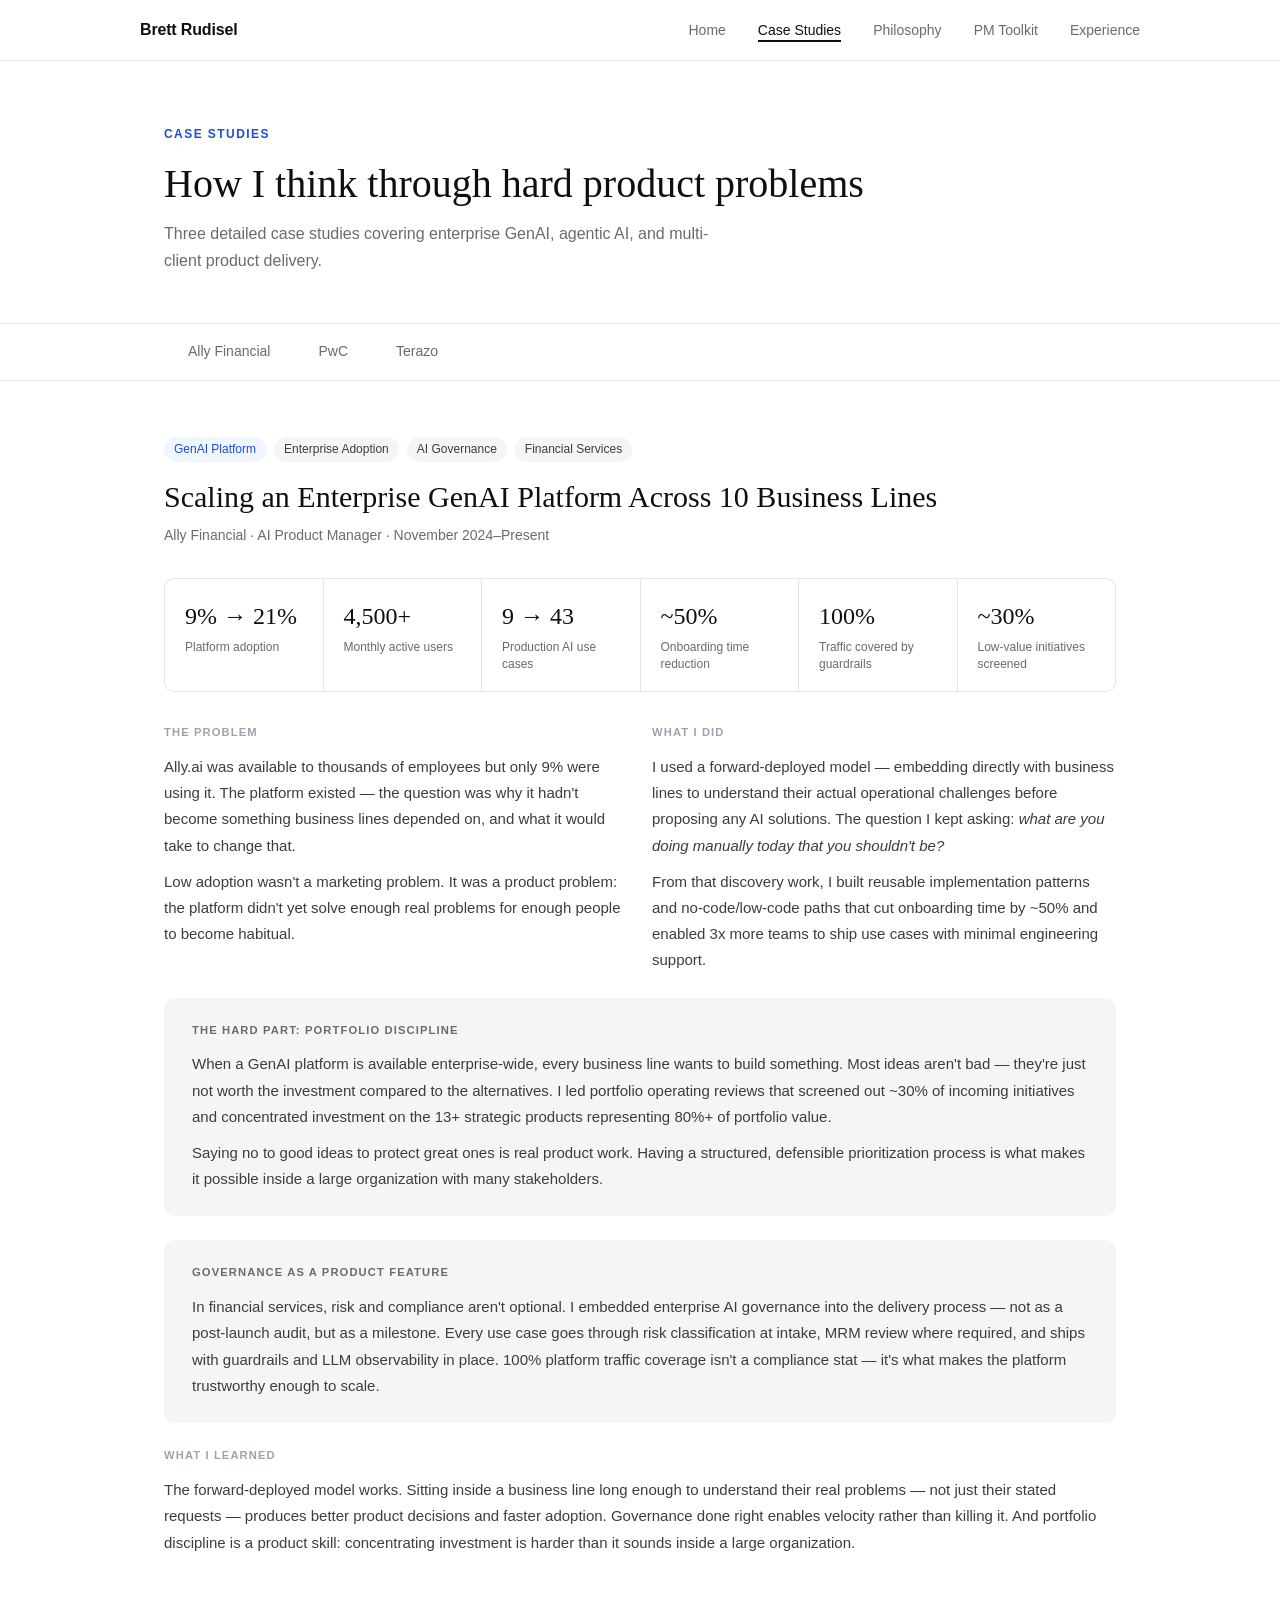
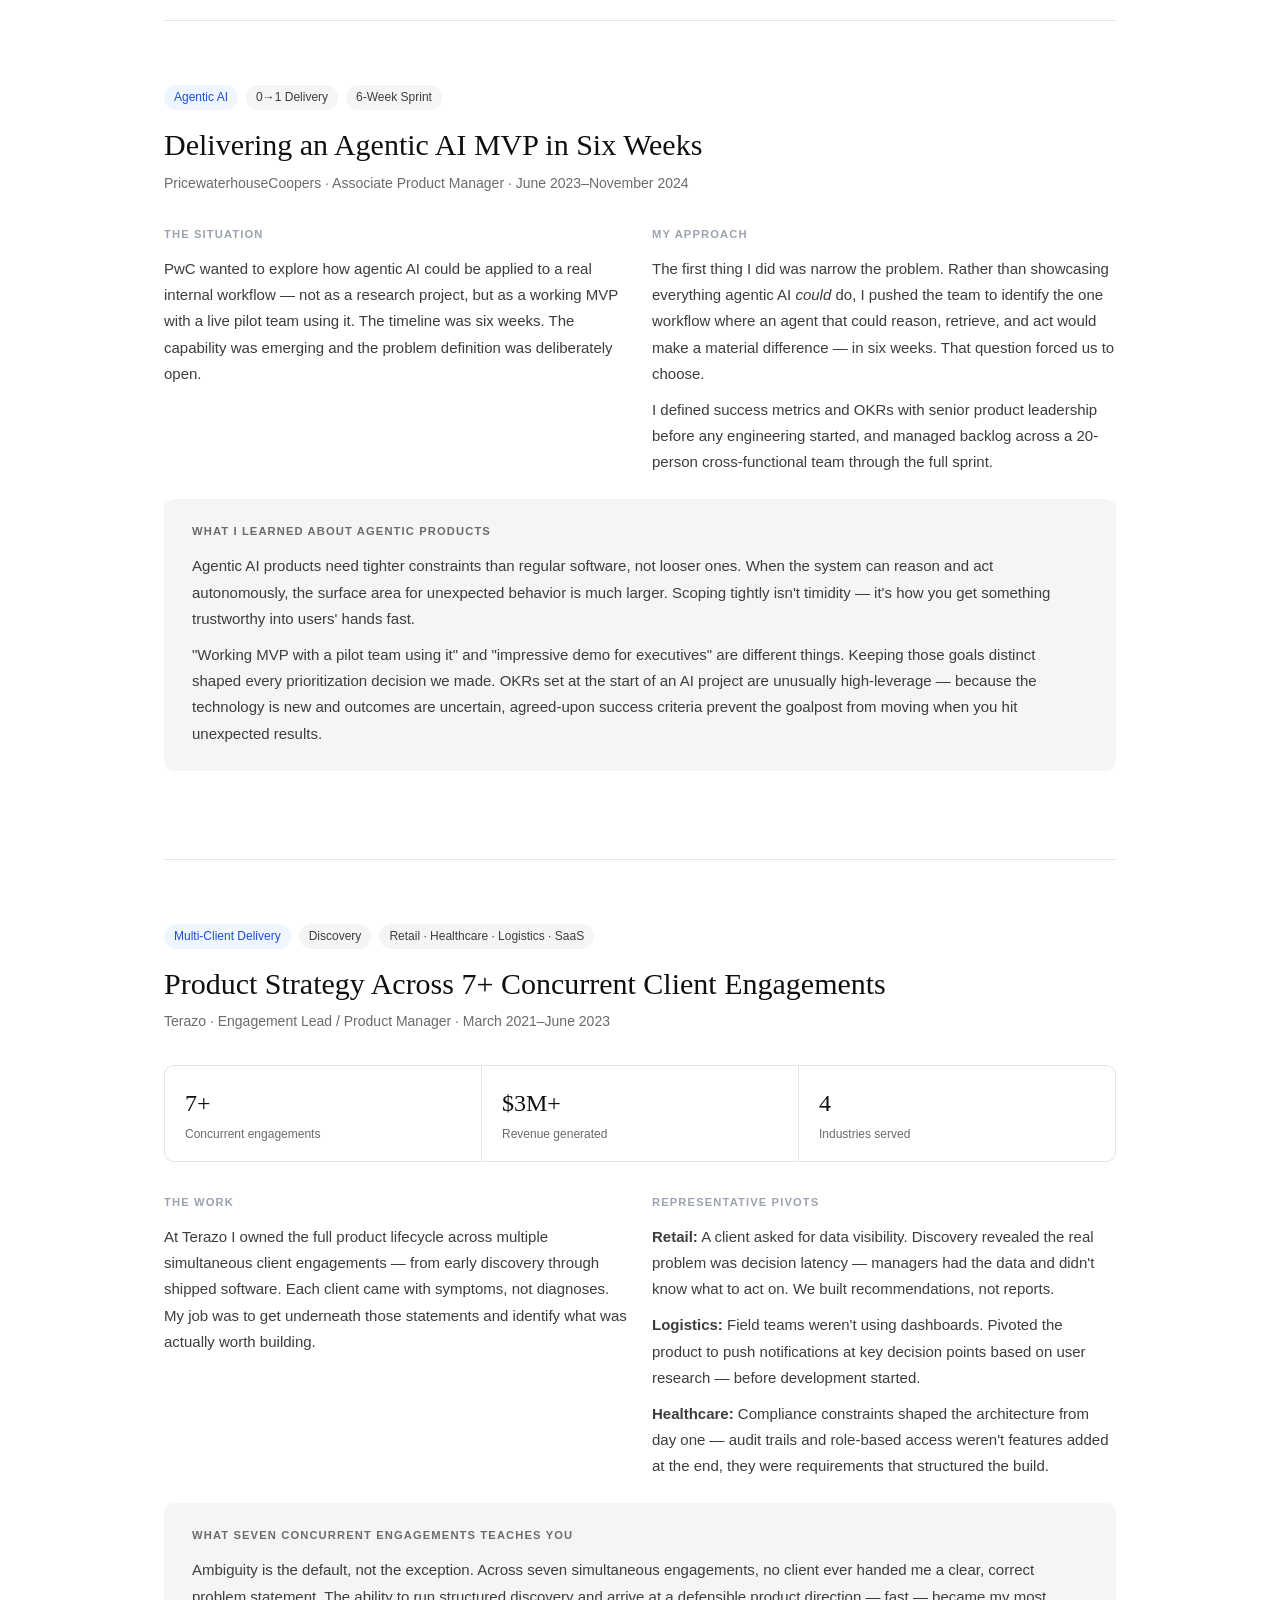
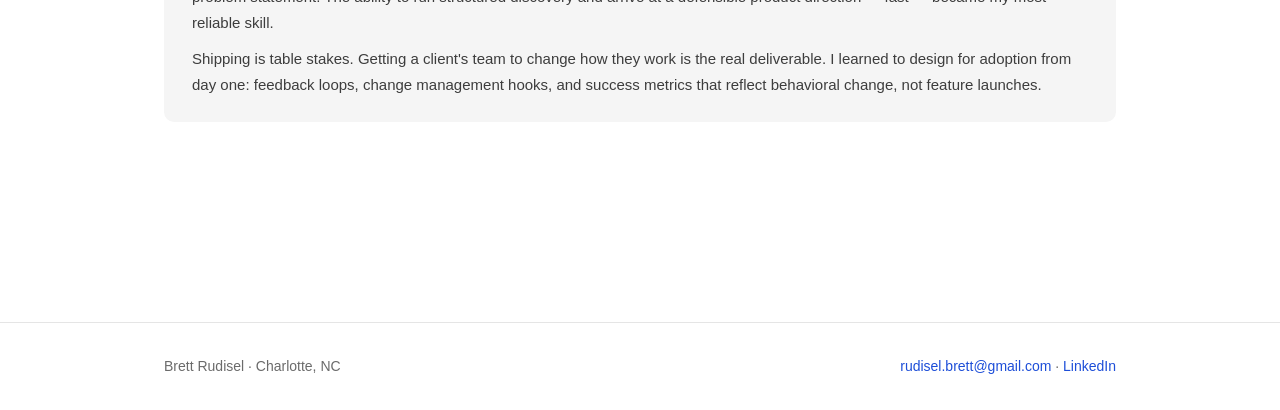
==== case-studies.html @ 9003c8c6 "Add Philosophy page with product principles Nine numbered sections covering the core loop, WSJF prio" ====
<!DOCTYPE html>
<html lang="en">
<head>
  <meta charset="UTF-8" />
  <meta name="viewport" content="width=device-width, initial-scale=1.0" />
  <title>Case Studies — Brett Rudisel</title>
  <link rel="stylesheet" href="assets/style.css" />
</head>
<body>

<nav>
  <div class="nav-inner">
    <a class="nav-name" href="index.html">Brett Rudisel</a>
    <ul class="nav-links">
      <li><a href="index.html">Home</a></li>
      <li><a href="case-studies.html" class="active">Case Studies</a></li>
      <li><a href="philosophy.html">Philosophy</a></li>
      <li><a href="toolkit.html">PM Toolkit</a></li>
      <li><a href="experience.html">Experience</a></li>
    </ul>
    <button class="nav-toggle" onclick="document.querySelector('.nav-links').classList.toggle('open')">☰</button>
  </div>
</nav>

<main>
  <section class="page-header">
    <div class="container">
      <p class="eyebrow">Case Studies</p>
      <h1>How I think through hard product problems</h1>
      <p class="page-sub">Three detailed case studies covering enterprise GenAI, agentic AI, and multi-client product delivery.</p>
    </div>
  </section>

  <section class="cs-nav-strip">
    <div class="container">
      <a href="#ally" class="cs-nav-item">Ally Financial</a>
      <a href="#pwc" class="cs-nav-item">PwC</a>
      <a href="#terazo" class="cs-nav-item">Terazo</a>
    </div>
  </section>

  <div class="container cs-page">

    <!-- ALLY -->
    <article class="cs" id="ally">
      <div class="cs-header">
        <div class="cs-tags">
          <span class="tag accent">GenAI Platform</span>
          <span class="tag">Enterprise Adoption</span>
          <span class="tag">AI Governance</span>
          <span class="tag">Financial Services</span>
        </div>
        <h2>Scaling an Enterprise GenAI Platform Across 10 Business Lines</h2>
        <p class="cs-company">Ally Financial · AI Product Manager · November 2024–Present</p>
      </div>

      <div class="metrics-strip">
        <div class="metric"><div class="metric-val">9% → 21%</div><div class="metric-lbl">Platform adoption</div></div>
        <div class="metric"><div class="metric-val">4,500+</div><div class="metric-lbl">Monthly active users</div></div>
        <div class="metric"><div class="metric-val">9 → 43</div><div class="metric-lbl">Production AI use cases</div></div>
        <div class="metric"><div class="metric-val">~50%</div><div class="metric-lbl">Onboarding time reduction</div></div>
        <div class="metric"><div class="metric-val">100%</div><div class="metric-lbl">Traffic covered by guardrails</div></div>
        <div class="metric"><div class="metric-val">~30%</div><div class="metric-lbl">Low-value initiatives screened</div></div>
      </div>

      <div class="cs-two-col">
        <div class="cs-block">
          <h3>The Problem</h3>
          <p>Ally.ai was available to thousands of employees but only 9% were using it. The platform existed — the question was why it hadn't become something business lines depended on, and what it would take to change that.</p>
          <p>Low adoption wasn't a marketing problem. It was a product problem: the platform didn't yet solve enough real problems for enough people to become habitual.</p>
        </div>
        <div class="cs-block">
          <h3>What I Did</h3>
          <p>I used a forward-deployed model — embedding directly with business lines to understand their actual operational challenges before proposing any AI solutions. The question I kept asking: <em>what are you doing manually today that you shouldn't be?</em></p>
          <p>From that discovery work, I built reusable implementation patterns and no-code/low-code paths that cut onboarding time by ~50% and enabled 3x more teams to ship use cases with minimal engineering support.</p>
        </div>
      </div>

      <div class="cs-callout">
        <h3>The Hard Part: Portfolio Discipline</h3>
        <p>When a GenAI platform is available enterprise-wide, every business line wants to build something. Most ideas aren't bad — they're just not worth the investment compared to the alternatives. I led portfolio operating reviews that screened out ~30% of incoming initiatives and concentrated investment on the 13+ strategic products representing 80%+ of portfolio value.</p>
        <p>Saying no to good ideas to protect great ones is real product work. Having a structured, defensible prioritization process is what makes it possible inside a large organization with many stakeholders.</p>
      </div>

      <div class="cs-callout">
        <h3>Governance as a Product Feature</h3>
        <p>In financial services, risk and compliance aren't optional. I embedded enterprise AI governance into the delivery process — not as a post-launch audit, but as a milestone. Every use case goes through risk classification at intake, MRM review where required, and ships with guardrails and LLM observability in place. 100% platform traffic coverage isn't a compliance stat — it's what makes the platform trustworthy enough to scale.</p>
      </div>

      <div class="cs-block">
        <h3>What I Learned</h3>
        <p>The forward-deployed model works. Sitting inside a business line long enough to understand their real problems — not just their stated requests — produces better product decisions and faster adoption. Governance done right enables velocity rather than killing it. And portfolio discipline is a product skill: concentrating investment is harder than it sounds inside a large organization.</p>
      </div>
    </article>

    <div class="cs-divider"></div>

    <!-- PWC -->
    <article class="cs" id="pwc">
      <div class="cs-header">
        <div class="cs-tags">
          <span class="tag accent">Agentic AI</span>
          <span class="tag">0→1 Delivery</span>
          <span class="tag">6-Week Sprint</span>
        </div>
        <h2>Delivering an Agentic AI MVP in Six Weeks</h2>
        <p class="cs-company">PricewaterhouseCoopers · Associate Product Manager · June 2023–November 2024</p>
      </div>

      <div class="cs-two-col">
        <div class="cs-block">
          <h3>The Situation</h3>
          <p>PwC wanted to explore how agentic AI could be applied to a real internal workflow — not as a research project, but as a working MVP with a live pilot team using it. The timeline was six weeks. The capability was emerging and the problem definition was deliberately open.</p>
        </div>
        <div class="cs-block">
          <h3>My Approach</h3>
          <p>The first thing I did was narrow the problem. Rather than showcasing everything agentic AI <em>could</em> do, I pushed the team to identify the one workflow where an agent that could reason, retrieve, and act would make a material difference — in six weeks. That question forced us to choose.</p>
          <p>I defined success metrics and OKRs with senior product leadership before any engineering started, and managed backlog across a 20-person cross-functional team through the full sprint.</p>
        </div>
      </div>

      <div class="cs-callout">
        <h3>What I Learned About Agentic Products</h3>
        <p>Agentic AI products need tighter constraints than regular software, not looser ones. When the system can reason and act autonomously, the surface area for unexpected behavior is much larger. Scoping tightly isn't timidity — it's how you get something trustworthy into users' hands fast.</p>
        <p>"Working MVP with a pilot team using it" and "impressive demo for executives" are different things. Keeping those goals distinct shaped every prioritization decision we made. OKRs set at the start of an AI project are unusually high-leverage — because the technology is new and outcomes are uncertain, agreed-upon success criteria prevent the goalpost from moving when you hit unexpected results.</p>
      </div>
    </article>

    <div class="cs-divider"></div>

    <!-- TERAZO -->
    <article class="cs" id="terazo">
      <div class="cs-header">
        <div class="cs-tags">
          <span class="tag accent">Multi-Client Delivery</span>
          <span class="tag">Discovery</span>
          <span class="tag">Retail · Healthcare · Logistics · SaaS</span>
        </div>
        <h2>Product Strategy Across 7+ Concurrent Client Engagements</h2>
        <p class="cs-company">Terazo · Engagement Lead / Product Manager · March 2021–June 2023</p>
      </div>

      <div class="metrics-strip">
        <div class="metric"><div class="metric-val">7+</div><div class="metric-lbl">Concurrent engagements</div></div>
        <div class="metric"><div class="metric-val">$3M+</div><div class="metric-lbl">Revenue generated</div></div>
        <div class="metric"><div class="metric-val">4</div><div class="metric-lbl">Industries served</div></div>
      </div>

      <div class="cs-two-col">
        <div class="cs-block">
          <h3>The Work</h3>
          <p>At Terazo I owned the full product lifecycle across multiple simultaneous client engagements — from early discovery through shipped software. Each client came with symptoms, not diagnoses. My job was to get underneath those statements and identify what was actually worth building.</p>
        </div>
        <div class="cs-block">
          <h3>Representative Pivots</h3>
          <p><strong>Retail:</strong> A client asked for data visibility. Discovery revealed the real problem was decision latency — managers had the data and didn't know what to act on. We built recommendations, not reports.</p>
          <p><strong>Logistics:</strong> Field teams weren't using dashboards. Pivoted the product to push notifications at key decision points based on user research — before development started.</p>
          <p><strong>Healthcare:</strong> Compliance constraints shaped the architecture from day one — audit trails and role-based access weren't features added at the end, they were requirements that structured the build.</p>
        </div>
      </div>

      <div class="cs-callout">
        <h3>What Seven Concurrent Engagements Teaches You</h3>
        <p>Ambiguity is the default, not the exception. Across seven simultaneous engagements, no client ever handed me a clear, correct problem statement. The ability to run structured discovery and arrive at a defensible product direction — fast — became my most reliable skill.</p>
        <p>Shipping is table stakes. Getting a client's team to change how they work is the real deliverable. I learned to design for adoption from day one: feedback loops, change management hooks, and success metrics that reflect behavioral change, not feature launches.</p>
      </div>
    </article>

  </div>
</main>

<footer>
  <div class="container footer-inner">
    <p>Brett Rudisel · Charlotte, NC</p>
    <p><a href="mailto:rudisel.brett@gmail.com">rudisel.brett@gmail.com</a> · <a href="https://linkedin.com/in/brett-rudisel" target="_blank">LinkedIn</a></p>
  </div>
</footer>

</body>
</html>
---- assets/style.css ----
*, *::before, *::after { box-sizing: border-box; margin: 0; padding: 0; }

:root {
  --black: #0f0f0f;
  --gray-900: #1a1a1a;
  --gray-700: #3d3d3d;
  --gray-500: #6b6b6b;
  --gray-300: #b0b0b0;
  --gray-100: #f5f5f5;
  --white: #ffffff;
  --accent: #1d4ed8;
  --accent-light: #eff6ff;
  --border: #e5e5e5;
  --serif: 'Georgia', 'Times New Roman', serif;
  --sans: -apple-system, BlinkMacSystemFont, 'Segoe UI', Helvetica, Arial, sans-serif;
  --radius: 10px;
}

html { scroll-behavior: smooth; }
body { font-family: var(--sans); color: var(--black); background: var(--white); line-height: 1.6; font-size: 16px; }

/* ── NAV ── */
nav {
  position: sticky; top: 0;
  background: rgba(255,255,255,0.95);
  backdrop-filter: blur(10px);
  border-bottom: 1px solid var(--border);
  z-index: 200;
  padding: 0 1.5rem;
}
.nav-inner {
  max-width: 1000px; margin: 0 auto;
  display: flex; align-items: center; justify-content: space-between;
  height: 60px;
}
.nav-name { font-weight: 700; font-size: 1rem; color: var(--black); text-decoration: none; letter-spacing: -0.01em; }
.nav-links { display: flex; gap: 2rem; list-style: none; }
.nav-links a { font-size: 0.875rem; color: var(--gray-500); text-decoration: none; transition: color 0.15s; padding-bottom: 2px; }
.nav-links a:hover, .nav-links a.active { color: var(--black); border-bottom: 2px solid var(--black); }
.nav-toggle { display: none; background: none; border: none; font-size: 1.25rem; cursor: pointer; padding: 4px 8px; }

@media (max-width: 640px) {
  .nav-toggle { display: block; }
  .nav-links { display: none; flex-direction: column; position: absolute; top: 60px; left: 0; right: 0; background: var(--white); border-bottom: 1px solid var(--border); padding: 1rem 1.5rem; gap: 1rem; }
  .nav-links.open { display: flex; }
}

/* ── LAYOUT ── */
.container { max-width: 1000px; margin: 0 auto; padding: 0 1.5rem; }

/* ── SHARED ── */
.eyebrow { font-size: 0.75rem; font-weight: 700; letter-spacing: 0.12em; text-transform: uppercase; color: var(--accent); margin-bottom: 1rem; }
.section-label { font-size: 0.7rem; font-weight: 700; letter-spacing: 0.12em; text-transform: uppercase; color: var(--gray-300); margin-bottom: 2.5rem; padding-top: 60px; border-top: 1px solid var(--border); }

/* ── BUTTONS ── */
.btn-primary {
  display: inline-block; padding: 0.65rem 1.4rem;
  background: var(--black); color: var(--white);
  font-size: 0.875rem; font-weight: 600;
  border-radius: 6px; text-decoration: none;
  transition: background 0.15s;
}
.btn-primary:hover { background: var(--gray-700); }
.btn-secondary {
  display: inline-block; padding: 0.65rem 1.4rem;
  background: transparent; color: var(--black);
  font-size: 0.875rem; font-weight: 600;
  border: 1.5px solid var(--border); border-radius: 6px;
  text-decoration: none; transition: border-color 0.15s;
}
.btn-secondary:hover { border-color: var(--gray-500); }

/* ── HERO (HOME) ── */
.hero-home { padding: 80px 1.5rem 72px; }
.hero-home-inner { display: flex; gap: 3rem; align-items: center; flex-wrap: wrap; }
.hero-photo-wrap { flex-shrink: 0; }
.hero-photo {
  width: 200px; height: 200px;
  border-radius: 50%; object-fit: cover;
  border: 4px solid var(--border);
  display: block;
}
.hero-text { flex: 1; min-width: 280px; }
.hero-text h1 { font-family: var(--serif); font-size: clamp(2rem, 4vw, 2.75rem); font-weight: normal; line-height: 1.15; margin-bottom: 1rem; }
.hero-sub { font-size: 1.0625rem; color: var(--gray-700); line-height: 1.75; margin-bottom: 1.5rem; max-width: 540px; }
.hero-contact { display: flex; flex-wrap: wrap; gap: 1rem 1.75rem; margin-bottom: 1.75rem; }
.hero-contact a { font-size: 0.875rem; color: var(--accent); text-decoration: none; }
.hero-contact a:hover { text-decoration: underline; }
.hero-cta { display: flex; gap: 0.75rem; flex-wrap: wrap; }

/* ── HOME HIGHLIGHTS ── */
.home-highlights { background: var(--gray-100); padding: 48px 1.5rem; }
.highlights-grid { display: grid; grid-template-columns: repeat(auto-fit, minmax(200px, 1fr)); gap: 1px; background: var(--border); border: 1px solid var(--border); border-radius: var(--radius); overflow: hidden; }
.highlight-card { background: var(--white); padding: 1.5rem; }
.highlight-num { font-family: var(--serif); font-size: 1.75rem; color: var(--black); margin-bottom: 0.4rem; }
.highlight-label { font-size: 0.8rem; color: var(--gray-500); line-height: 1.5; }

/* ── HOME FOCUS ── */
.home-focus { padding: 0 1.5rem 80px; }
.focus-grid { display: grid; grid-template-columns: repeat(auto-fit, minmax(220px, 1fr)); gap: 1.25rem; }
.focus-item { padding: 1.5rem; border: 1px solid var(--border); border-radius: var(--radius); }
.focus-item h3 { font-size: 0.9375rem; font-weight: 600; margin-bottom: 0.6rem; }
.focus-item p { font-size: 0.875rem; color: var(--gray-700); line-height: 1.7; }

/* ── PAGE HEADER ── */
.page-header { padding: 64px 1.5rem 48px; border-bottom: 1px solid var(--border); }
.page-header h1 { font-family: var(--serif); font-size: clamp(1.75rem, 4vw, 2.5rem); font-weight: normal; line-height: 1.2; margin-bottom: 0.75rem; }
.page-sub { font-size: 1rem; color: var(--gray-500); max-width: 560px; line-height: 1.7; }

/* ── CASE STUDIES NAV STRIP ── */
.cs-nav-strip { border-bottom: 1px solid var(--border); padding: 0 1.5rem; }
.cs-nav-strip .container { display: flex; gap: 0; }
.cs-nav-item { display: block; padding: 1rem 1.5rem; font-size: 0.875rem; font-weight: 500; color: var(--gray-500); text-decoration: none; border-bottom: 2px solid transparent; transition: all 0.15s; }
.cs-nav-item:hover { color: var(--black); border-color: var(--black); }

/* ── CASE STUDY PAGE ── */
.cs-page { padding: 56px 1.5rem 80px; }
.cs { padding-bottom: 64px; }
.cs-divider { border: none; border-top: 1px solid var(--border); margin-bottom: 64px; }

.cs-header { margin-bottom: 2rem; }
.cs-tags { display: flex; flex-wrap: wrap; gap: 0.5rem; margin-bottom: 1rem; }
.tag { font-size: 0.75rem; font-weight: 500; padding: 3px 10px; border-radius: 100px; background: var(--gray-100); color: var(--gray-700); }
.tag.accent { background: var(--accent-light); color: var(--accent); }
.cs-header h2 { font-family: var(--serif); font-size: clamp(1.375rem, 3vw, 1.875rem); font-weight: normal; line-height: 1.25; margin-bottom: 0.5rem; }
.cs-company { font-size: 0.875rem; color: var(--gray-500); }

.metrics-strip { display: grid; grid-template-columns: repeat(auto-fit, minmax(130px, 1fr)); gap: 1px; background: var(--border); border: 1px solid var(--border); border-radius: var(--radius); overflow: hidden; margin-bottom: 2rem; }
.metric { background: var(--white); padding: 1.125rem 1.25rem; }
.metric-val { font-family: var(--serif); font-size: 1.5rem; color: var(--black); margin-bottom: 0.25rem; }
.metric-lbl { font-size: 0.75rem; color: var(--gray-500); line-height: 1.4; }

.cs-two-col { display: grid; grid-template-columns: 1fr; gap: 1.5rem; margin-bottom: 1.5rem; }
@media (min-width: 680px) { .cs-two-col { grid-template-columns: 1fr 1fr; } }

.cs-block h3 { font-size: 0.7rem; font-weight: 700; letter-spacing: 0.1em; text-transform: uppercase; color: var(--gray-400, #9ca3af); margin-bottom: 0.75rem; }
.cs-block p { font-size: 0.9375rem; color: var(--gray-700); line-height: 1.75; }
.cs-block p + p { margin-top: 0.6rem; }

.cs-callout { background: var(--gray-100); border-radius: var(--radius); padding: 1.5rem 1.75rem; margin-bottom: 1.5rem; }
.cs-callout h3 { font-size: 0.7rem; font-weight: 700; letter-spacing: 0.1em; text-transform: uppercase; color: var(--gray-500); margin-bottom: 0.75rem; }
.cs-callout p { font-size: 0.9375rem; color: var(--gray-700); line-height: 1.75; }
.cs-callout p + p { margin-top: 0.6rem; }

/* ── TOOLKIT PAGE ── */
.toolkit-page { padding: 56px 1.5rem 80px; }
.toolkit-section { margin-bottom: 3.5rem; }
.toolkit-section h2 { font-family: var(--serif); font-size: 1.375rem; font-weight: normal; margin-bottom: 1.25rem; padding-bottom: 0.75rem; border-bottom: 1px solid var(--border); }
.toolkit-grid { display: grid; grid-template-columns: repeat(auto-fit, minmax(260px, 1fr)); gap: 1rem; }
.toolkit-card { padding: 1.375rem 1.5rem; border: 1px solid var(--border); border-radius: var(--radius); }
.toolkit-card h3 { font-size: 0.9375rem; font-weight: 600; margin-bottom: 0.6rem; }
.toolkit-card p { font-size: 0.875rem; color: var(--gray-700); line-height: 1.7; }
.toolkit-card p + p { margin-top: 0.5rem; }

.cert-grid { display: grid; grid-template-columns: repeat(auto-fit, minmax(240px, 1fr)); gap: 0.75rem; }
.cert-item { padding: 1rem 1.25rem; background: var(--gray-100); border-radius: 8px; }
.cert-name { font-size: 0.9rem; font-weight: 600; margin-bottom: 0.2rem; }
.cert-org { font-size: 0.8rem; color: var(--gray-500); }

/* ── EXPERIENCE PAGE ── */
.exp-page { padding: 56px 1.5rem 80px; }

.timeline { margin-bottom: 3rem; }
.tl-item { display: grid; grid-template-columns: 160px 1fr; gap: 2rem; padding-bottom: 2.5rem; margin-bottom: 2.5rem; border-bottom: 1px solid var(--border); }
@media (max-width: 640px) { .tl-item { grid-template-columns: 1fr; gap: 0.5rem; } }

.tl-meta { padding-top: 4px; }
.tl-date { display: block; font-size: 0.8rem; color: var(--gray-500); margin-bottom: 0.4rem; }
.tl-tag { display: inline-block; font-size: 0.7rem; font-weight: 600; padding: 2px 8px; border-radius: 100px; background: var(--accent-light); color: var(--accent); }

.tl-body h2 { font-size: 1.125rem; font-weight: 600; margin-bottom: 0.25rem; }
.tl-company { font-size: 0.875rem; color: var(--gray-500); margin-bottom: 1rem; }
.tl-bullets { padding-left: 1.25rem; }
.tl-bullets li { font-size: 0.9rem; color: var(--gray-700); line-height: 1.7; margin-bottom: 0.5rem; }

.exp-block { margin-bottom: 2.5rem; }
.exp-block h2 { font-family: var(--serif); font-size: 1.375rem; font-weight: normal; margin-bottom: 1.25rem; padding-bottom: 0.75rem; border-bottom: 1px solid var(--border); }

.edu-item { margin-bottom: 1rem; }
.edu-degree { font-size: 0.9375rem; font-weight: 600; margin-bottom: 0.2rem; }
.edu-school { font-size: 0.875rem; color: var(--gray-500); }

.competency-grid { display: flex; flex-wrap: wrap; gap: 0.5rem; }
.competency { font-size: 0.8rem; font-weight: 500; padding: 5px 12px; background: var(--gray-100); border-radius: 100px; color: var(--gray-700); }

.cert-list { display: flex; flex-direction: column; gap: 0.5rem; }
.cert-row { display: flex; justify-content: space-between; align-items: center; padding: 0.6rem 0; border-bottom: 1px solid var(--border); font-size: 0.875rem; }
.cert-yr { color: var(--gray-500); font-size: 0.8rem; }

/* ── PHILOSOPHY PAGE ── */
.phil-page { padding: 56px 1.5rem 80px; }

.phil-lead {
  max-width: 700px; margin-bottom: 4rem;
  padding: 2rem 2.25rem; border-left: 3px solid var(--black);
}
.phil-lead p { font-family: var(--serif); font-size: 1.375rem; line-height: 1.5; color: var(--black); }
.phil-lead-sub { font-family: var(--sans) !important; font-size: 1rem !important; color: var(--gray-700) !important; margin-top: 0.75rem; line-height: 1.75 !important; }

.phil-sections { display: flex; flex-direction: column; gap: 0; }

.phil-section {
  display: grid; grid-template-columns: 48px 1fr;
  gap: 2rem; padding: 2.5rem 0;
  border-top: 1px solid var(--border);
}
@media (max-width: 560px) { .phil-section { grid-template-columns: 1fr; gap: 0.5rem; } }

.phil-section-num { font-size: 0.75rem; font-weight: 700; color: var(--gray-300); padding-top: 6px; letter-spacing: 0.05em; }
.phil-section-body h2 { font-family: var(--serif); font-size: 1.25rem; font-weight: normal; margin-bottom: 0.875rem; }
.phil-section-body p { font-size: 0.9375rem; color: var(--gray-700); line-height: 1.8; }
.phil-section-body p + p { margin-top: 0.75rem; }

.loop-steps { display: flex; flex-direction: column; gap: 0; margin-bottom: 1.25rem; border: 1px solid var(--border); border-radius: var(--radius); overflow: hidden; }
.loop-step { display: flex; align-items: baseline; gap: 1rem; padding: 0.875rem 1.25rem; border-bottom: 1px solid var(--border); }
.loop-step:last-child { border-bottom: none; }
.loop-label { font-size: 0.875rem; font-weight: 700; min-width: 100px; color: var(--black); }
.loop-desc { font-size: 0.875rem; color: var(--gray-700); }
.loop-note { font-size: 0.875rem; color: var(--gray-500); font-style: italic; line-height: 1.7; }

.pbn-grid { display: grid; grid-template-columns: repeat(3, 1fr); gap: 1px; background: var(--border); border: 1px solid var(--border); border-radius: var(--radius); overflow: hidden; margin-bottom: 1.25rem; }
@media (max-width: 560px) { .pbn-grid { grid-template-columns: 1fr; } }
.pbn-item { background: var(--white); padding: 1.125rem 1.25rem; }
.pbn-label { font-size: 0.875rem; font-weight: 700; margin-bottom: 0.3rem; }
.pbn-desc { font-size: 0.8rem; color: var(--gray-500); line-height: 1.5; }

.refusal-list { list-style: none; padding: 0; display: flex; flex-direction: column; gap: 0.5rem; }
.refusal-list li { font-size: 0.9375rem; color: var(--gray-700); padding-left: 1.25rem; position: relative; }
.refusal-list li::before { content: "—"; position: absolute; left: 0; color: var(--gray-300); }

.influences-grid { display: grid; grid-template-columns: repeat(auto-fit, minmax(200px, 1fr)); gap: 1rem; }
.influence-item { padding: 1.125rem 1.25rem; background: var(--gray-100); border-radius: 8px; }
.influence-title { font-size: 0.9rem; font-weight: 600; margin-bottom: 0.3rem; }
.influence-sub { font-size: 0.8rem; color: var(--gray-500); line-height: 1.5; }

/* ── FOOTER ── */
footer { border-top: 1px solid var(--border); padding: 2rem 1.5rem; margin-top: 2rem; }
.footer-inner { display: flex; justify-content: space-between; align-items: center; flex-wrap: wrap; gap: 0.5rem; }
footer p { font-size: 0.875rem; color: var(--gray-500); }
footer a { color: var(--accent); text-decoration: none; }
footer a:hover { text-decoration: underline; }
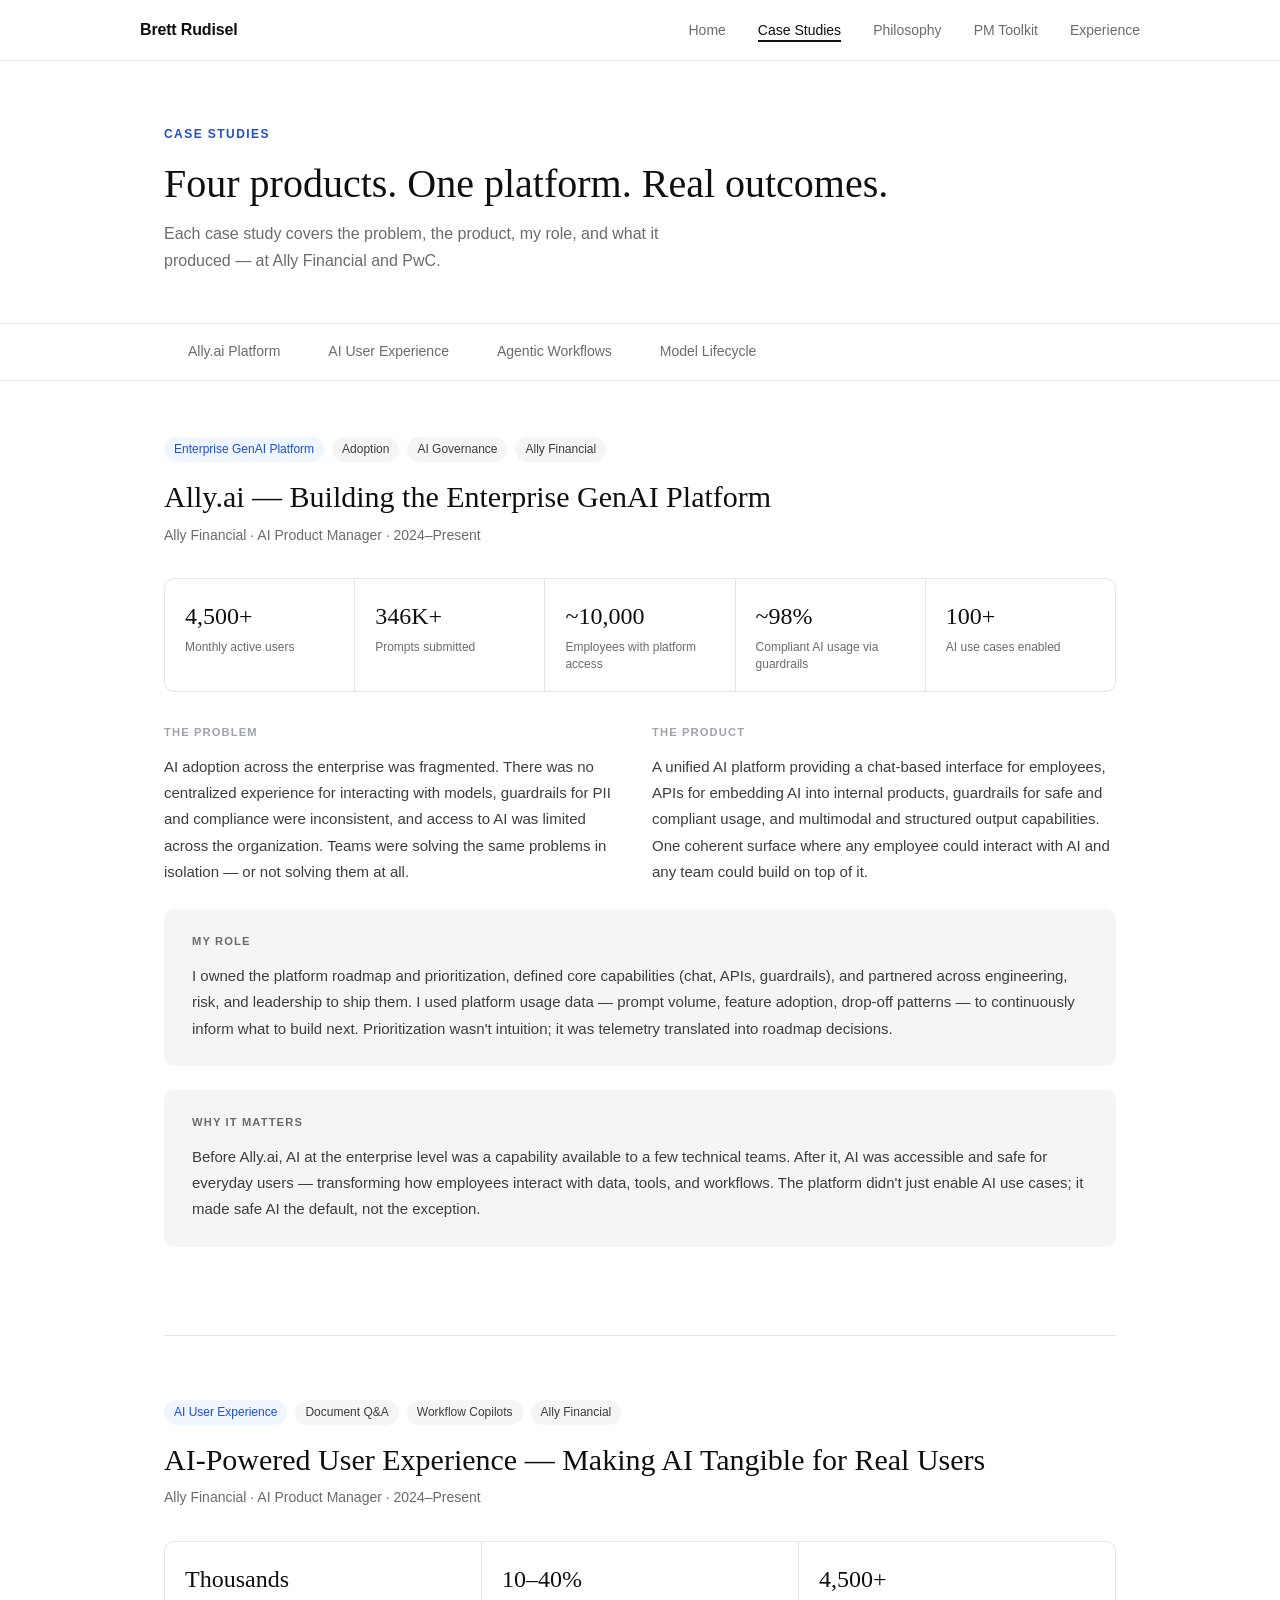
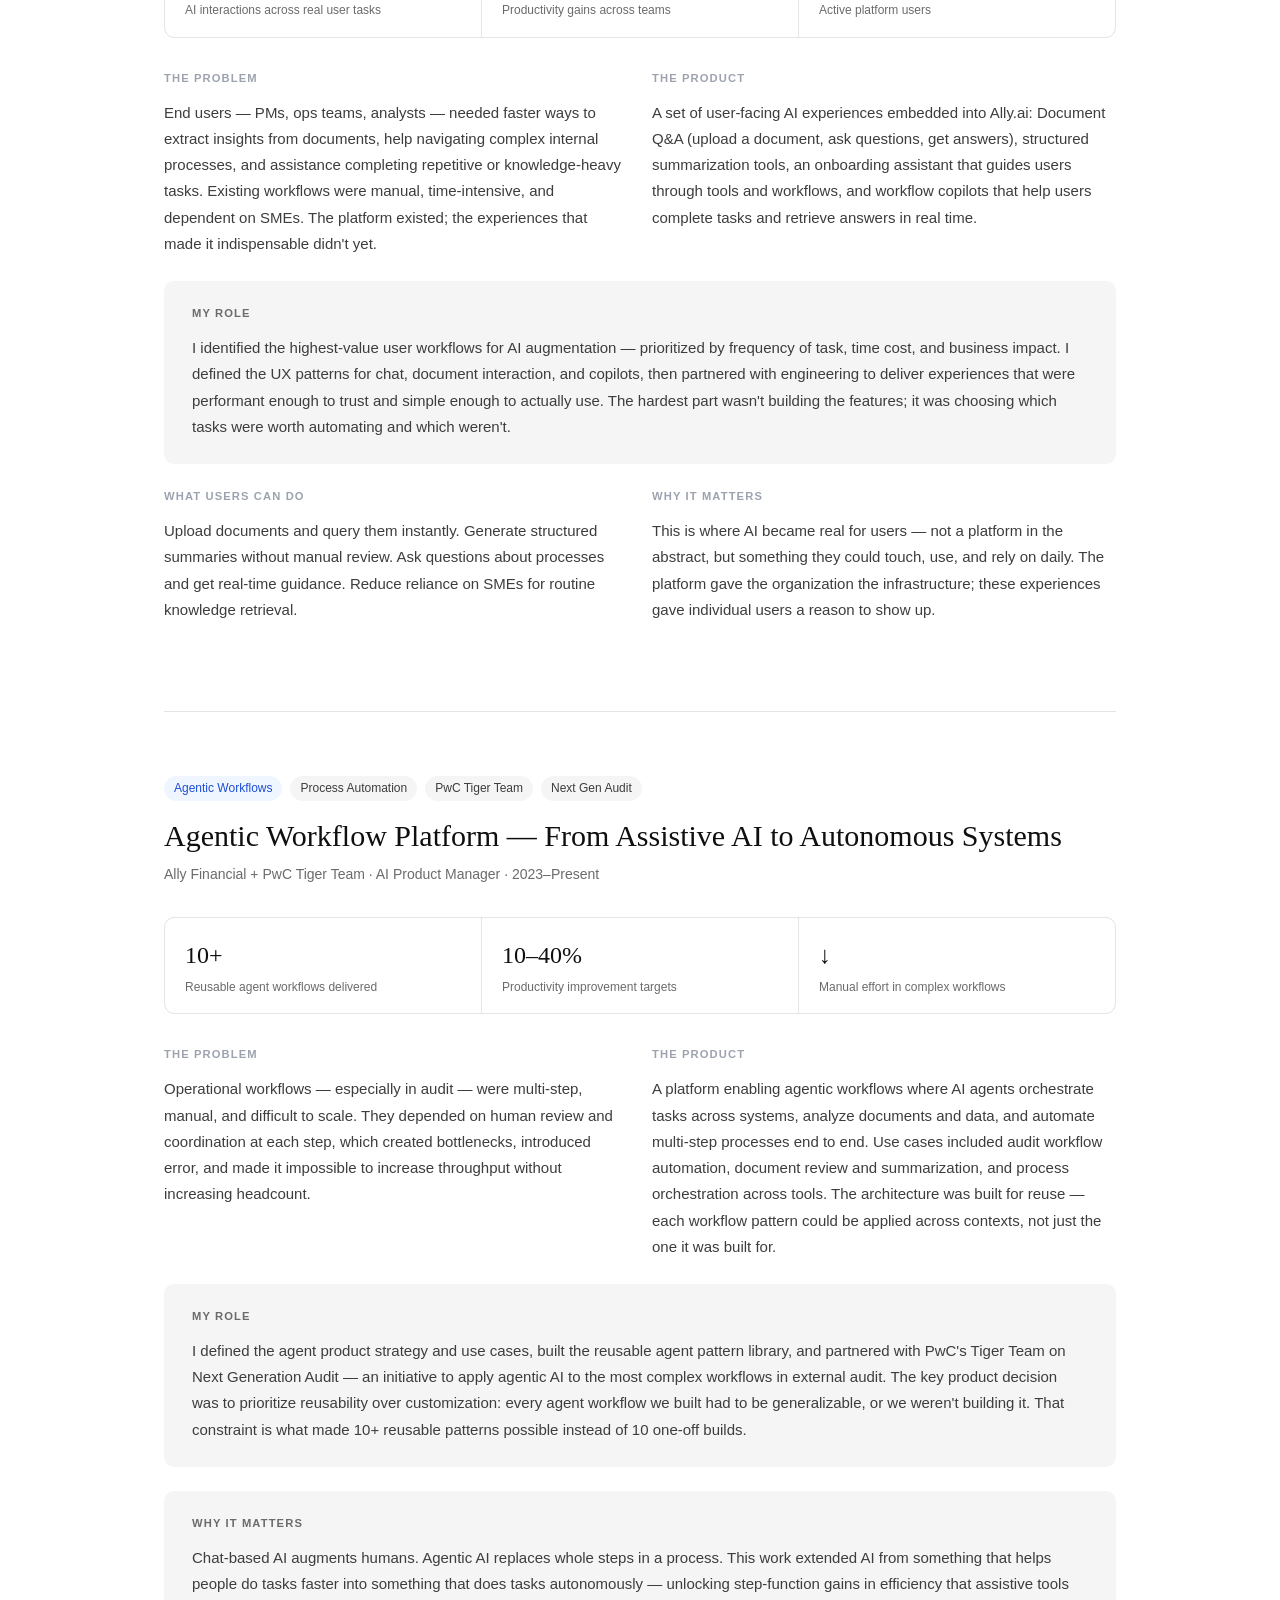
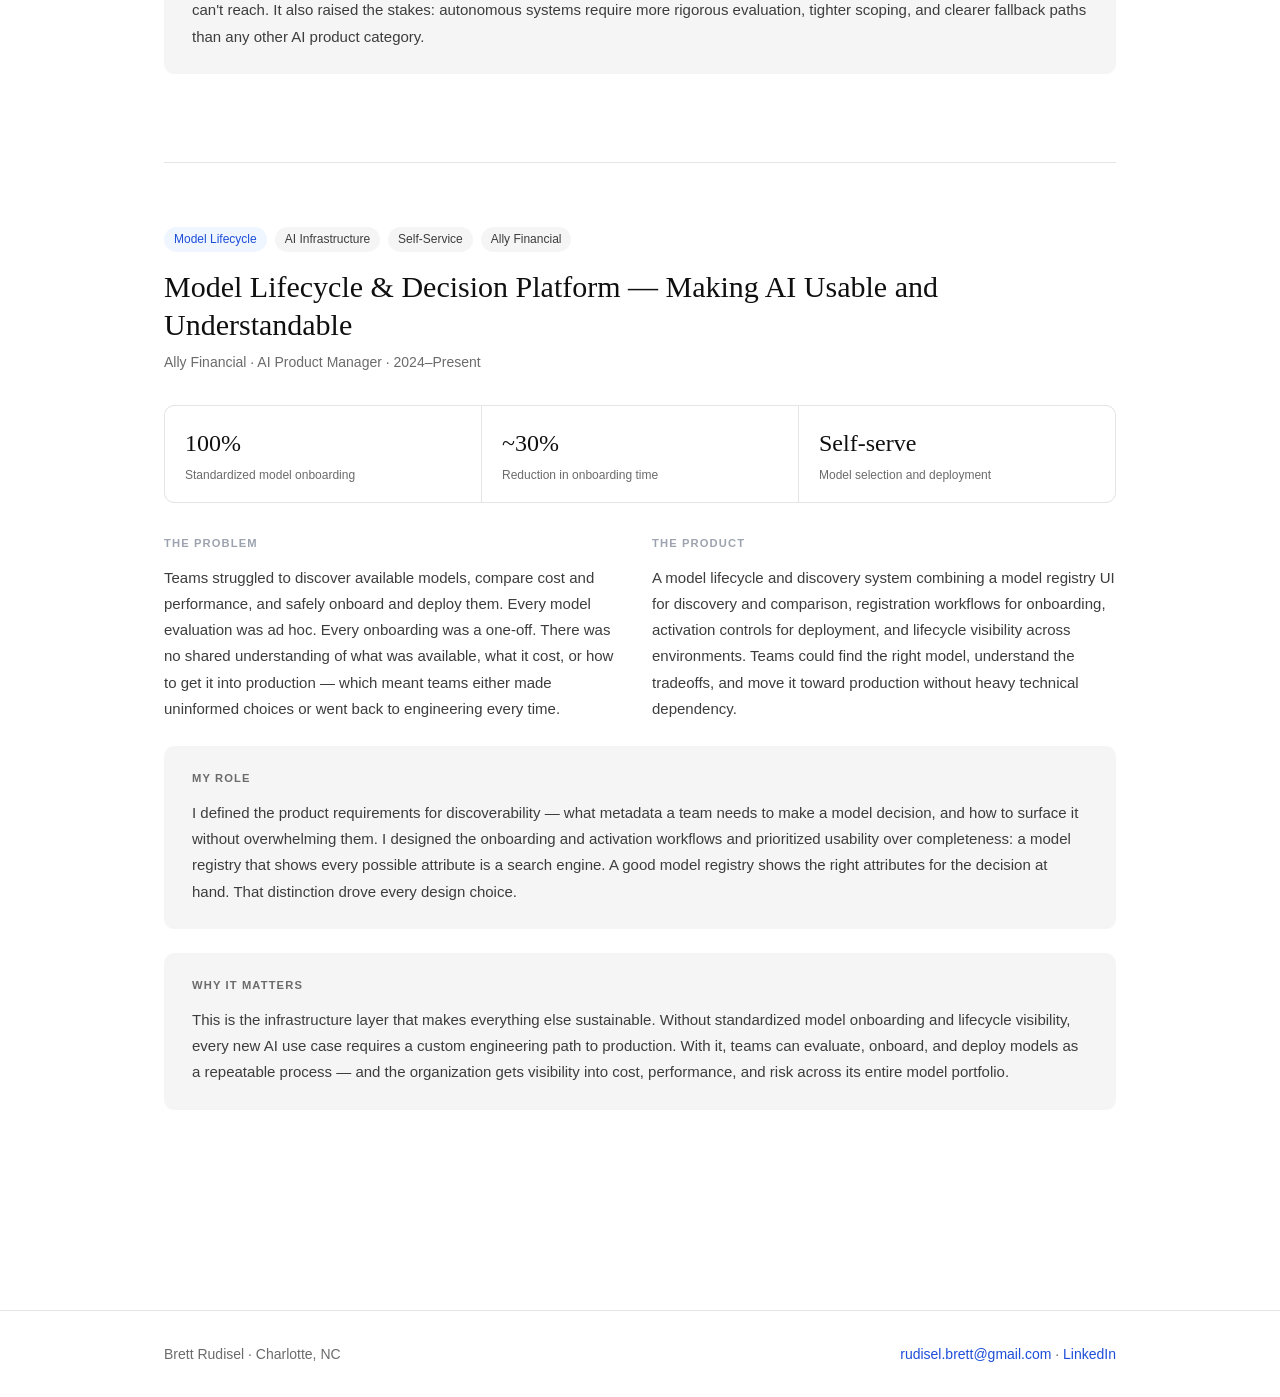
==== commit 6861faca: "Replace case studies with four real Ally/PwC products 1. Ally.ai Enterprise GenAI Platform — 4,500+ " ====
--- a/case-studies.html
+++ b/case-studies.html
@@ -26,143 +26,197 @@
   <section class="page-header">
     <div class="container">
       <p class="eyebrow">Case Studies</p>
-      <h1>How I think through hard product problems</h1>
-      <p class="page-sub">Three detailed case studies covering enterprise GenAI, agentic AI, and multi-client product delivery.</p>
+      <h1>Four products. One platform. Real outcomes.</h1>
+      <p class="page-sub">Each case study covers the problem, the product, my role, and what it produced — at Ally Financial and PwC.</p>
     </div>
   </section>
 
   <section class="cs-nav-strip">
     <div class="container">
-      <a href="#ally" class="cs-nav-item">Ally Financial</a>
-      <a href="#pwc" class="cs-nav-item">PwC</a>
-      <a href="#terazo" class="cs-nav-item">Terazo</a>
+      <a href="#ally-platform" class="cs-nav-item">Ally.ai Platform</a>
+      <a href="#user-experience" class="cs-nav-item">AI User Experience</a>
+      <a href="#agentic" class="cs-nav-item">Agentic Workflows</a>
+      <a href="#model-lifecycle" class="cs-nav-item">Model Lifecycle</a>
     </div>
   </section>
 
   <div class="container cs-page">
 
-    <!-- ALLY -->
-    <article class="cs" id="ally">
-      <div class="cs-header">
-        <div class="cs-tags">
-          <span class="tag accent">GenAI Platform</span>
-          <span class="tag">Enterprise Adoption</span>
+    <!-- CASE STUDY 1 -->
+    <article class="cs" id="ally-platform">
+      <div class="cs-header">
+        <div class="cs-tags">
+          <span class="tag accent">Enterprise GenAI Platform</span>
+          <span class="tag">Adoption</span>
           <span class="tag">AI Governance</span>
-          <span class="tag">Financial Services</span>
-        </div>
-        <h2>Scaling an Enterprise GenAI Platform Across 10 Business Lines</h2>
-        <p class="cs-company">Ally Financial · AI Product Manager · November 2024–Present</p>
-      </div>
-
-      <div class="metrics-strip">
-        <div class="metric"><div class="metric-val">9% → 21%</div><div class="metric-lbl">Platform adoption</div></div>
+          <span class="tag">Ally Financial</span>
+        </div>
+        <h2>Ally.ai — Building the Enterprise GenAI Platform</h2>
+        <p class="cs-company">Ally Financial · AI Product Manager · 2024–Present</p>
+      </div>
+
+      <div class="metrics-strip">
         <div class="metric"><div class="metric-val">4,500+</div><div class="metric-lbl">Monthly active users</div></div>
-        <div class="metric"><div class="metric-val">9 → 43</div><div class="metric-lbl">Production AI use cases</div></div>
-        <div class="metric"><div class="metric-val">~50%</div><div class="metric-lbl">Onboarding time reduction</div></div>
-        <div class="metric"><div class="metric-val">100%</div><div class="metric-lbl">Traffic covered by guardrails</div></div>
-        <div class="metric"><div class="metric-val">~30%</div><div class="metric-lbl">Low-value initiatives screened</div></div>
-      </div>
-
-      <div class="cs-two-col">
-        <div class="cs-block">
-          <h3>The Problem</h3>
-          <p>Ally.ai was available to thousands of employees but only 9% were using it. The platform existed — the question was why it hadn't become something business lines depended on, and what it would take to change that.</p>
-          <p>Low adoption wasn't a marketing problem. It was a product problem: the platform didn't yet solve enough real problems for enough people to become habitual.</p>
-        </div>
-        <div class="cs-block">
-          <h3>What I Did</h3>
-          <p>I used a forward-deployed model — embedding directly with business lines to understand their actual operational challenges before proposing any AI solutions. The question I kept asking: <em>what are you doing manually today that you shouldn't be?</em></p>
-          <p>From that discovery work, I built reusable implementation patterns and no-code/low-code paths that cut onboarding time by ~50% and enabled 3x more teams to ship use cases with minimal engineering support.</p>
-        </div>
-      </div>
-
-      <div class="cs-callout">
-        <h3>The Hard Part: Portfolio Discipline</h3>
-        <p>When a GenAI platform is available enterprise-wide, every business line wants to build something. Most ideas aren't bad — they're just not worth the investment compared to the alternatives. I led portfolio operating reviews that screened out ~30% of incoming initiatives and concentrated investment on the 13+ strategic products representing 80%+ of portfolio value.</p>
-        <p>Saying no to good ideas to protect great ones is real product work. Having a structured, defensible prioritization process is what makes it possible inside a large organization with many stakeholders.</p>
-      </div>
-
-      <div class="cs-callout">
-        <h3>Governance as a Product Feature</h3>
-        <p>In financial services, risk and compliance aren't optional. I embedded enterprise AI governance into the delivery process — not as a post-launch audit, but as a milestone. Every use case goes through risk classification at intake, MRM review where required, and ships with guardrails and LLM observability in place. 100% platform traffic coverage isn't a compliance stat — it's what makes the platform trustworthy enough to scale.</p>
-      </div>
-
-      <div class="cs-block">
-        <h3>What I Learned</h3>
-        <p>The forward-deployed model works. Sitting inside a business line long enough to understand their real problems — not just their stated requests — produces better product decisions and faster adoption. Governance done right enables velocity rather than killing it. And portfolio discipline is a product skill: concentrating investment is harder than it sounds inside a large organization.</p>
+        <div class="metric"><div class="metric-val">346K+</div><div class="metric-lbl">Prompts submitted</div></div>
+        <div class="metric"><div class="metric-val">~10,000</div><div class="metric-lbl">Employees with platform access</div></div>
+        <div class="metric"><div class="metric-val">~98%</div><div class="metric-lbl">Compliant AI usage via guardrails</div></div>
+        <div class="metric"><div class="metric-val">100+</div><div class="metric-lbl">AI use cases enabled</div></div>
+      </div>
+
+      <div class="cs-two-col">
+        <div class="cs-block">
+          <h3>The Problem</h3>
+          <p>AI adoption across the enterprise was fragmented. There was no centralized experience for interacting with models, guardrails for PII and compliance were inconsistent, and access to AI was limited across the organization. Teams were solving the same problems in isolation — or not solving them at all.</p>
+        </div>
+        <div class="cs-block">
+          <h3>The Product</h3>
+          <p>A unified AI platform providing a chat-based interface for employees, APIs for embedding AI into internal products, guardrails for safe and compliant usage, and multimodal and structured output capabilities. One coherent surface where any employee could interact with AI and any team could build on top of it.</p>
+        </div>
+      </div>
+
+      <div class="cs-callout">
+        <h3>My Role</h3>
+        <p>I owned the platform roadmap and prioritization, defined core capabilities (chat, APIs, guardrails), and partnered across engineering, risk, and leadership to ship them. I used platform usage data — prompt volume, feature adoption, drop-off patterns — to continuously inform what to build next. Prioritization wasn't intuition; it was telemetry translated into roadmap decisions.</p>
+      </div>
+
+      <div class="cs-callout">
+        <h3>Why It Matters</h3>
+        <p>Before Ally.ai, AI at the enterprise level was a capability available to a few technical teams. After it, AI was accessible and safe for everyday users — transforming how employees interact with data, tools, and workflows. The platform didn't just enable AI use cases; it made safe AI the default, not the exception.</p>
       </div>
     </article>
 
     <div class="cs-divider"></div>
 
-    <!-- PWC -->
-    <article class="cs" id="pwc">
-      <div class="cs-header">
-        <div class="cs-tags">
-          <span class="tag accent">Agentic AI</span>
-          <span class="tag">0→1 Delivery</span>
-          <span class="tag">6-Week Sprint</span>
-        </div>
-        <h2>Delivering an Agentic AI MVP in Six Weeks</h2>
-        <p class="cs-company">PricewaterhouseCoopers · Associate Product Manager · June 2023–November 2024</p>
-      </div>
-
-      <div class="cs-two-col">
-        <div class="cs-block">
-          <h3>The Situation</h3>
-          <p>PwC wanted to explore how agentic AI could be applied to a real internal workflow — not as a research project, but as a working MVP with a live pilot team using it. The timeline was six weeks. The capability was emerging and the problem definition was deliberately open.</p>
-        </div>
-        <div class="cs-block">
-          <h3>My Approach</h3>
-          <p>The first thing I did was narrow the problem. Rather than showcasing everything agentic AI <em>could</em> do, I pushed the team to identify the one workflow where an agent that could reason, retrieve, and act would make a material difference — in six weeks. That question forced us to choose.</p>
-          <p>I defined success metrics and OKRs with senior product leadership before any engineering started, and managed backlog across a 20-person cross-functional team through the full sprint.</p>
-        </div>
-      </div>
-
-      <div class="cs-callout">
-        <h3>What I Learned About Agentic Products</h3>
-        <p>Agentic AI products need tighter constraints than regular software, not looser ones. When the system can reason and act autonomously, the surface area for unexpected behavior is much larger. Scoping tightly isn't timidity — it's how you get something trustworthy into users' hands fast.</p>
-        <p>"Working MVP with a pilot team using it" and "impressive demo for executives" are different things. Keeping those goals distinct shaped every prioritization decision we made. OKRs set at the start of an AI project are unusually high-leverage — because the technology is new and outcomes are uncertain, agreed-upon success criteria prevent the goalpost from moving when you hit unexpected results.</p>
+    <!-- CASE STUDY 2 -->
+    <article class="cs" id="user-experience">
+      <div class="cs-header">
+        <div class="cs-tags">
+          <span class="tag accent">AI User Experience</span>
+          <span class="tag">Document Q&A</span>
+          <span class="tag">Workflow Copilots</span>
+          <span class="tag">Ally Financial</span>
+        </div>
+        <h2>AI-Powered User Experience — Making AI Tangible for Real Users</h2>
+        <p class="cs-company">Ally Financial · AI Product Manager · 2024–Present</p>
+      </div>
+
+      <div class="metrics-strip">
+        <div class="metric"><div class="metric-val">Thousands</div><div class="metric-lbl">AI interactions across real user tasks</div></div>
+        <div class="metric"><div class="metric-val">10–40%</div><div class="metric-lbl">Productivity gains across teams</div></div>
+        <div class="metric"><div class="metric-val">4,500+</div><div class="metric-lbl">Active platform users</div></div>
+      </div>
+
+      <div class="cs-two-col">
+        <div class="cs-block">
+          <h3>The Problem</h3>
+          <p>End users — PMs, ops teams, analysts — needed faster ways to extract insights from documents, help navigating complex internal processes, and assistance completing repetitive or knowledge-heavy tasks. Existing workflows were manual, time-intensive, and dependent on SMEs. The platform existed; the experiences that made it indispensable didn't yet.</p>
+        </div>
+        <div class="cs-block">
+          <h3>The Product</h3>
+          <p>A set of user-facing AI experiences embedded into Ally.ai: Document Q&A (upload a document, ask questions, get answers), structured summarization tools, an onboarding assistant that guides users through tools and workflows, and workflow copilots that help users complete tasks and retrieve answers in real time.</p>
+        </div>
+      </div>
+
+      <div class="cs-callout">
+        <h3>My Role</h3>
+        <p>I identified the highest-value user workflows for AI augmentation — prioritized by frequency of task, time cost, and business impact. I defined the UX patterns for chat, document interaction, and copilots, then partnered with engineering to deliver experiences that were performant enough to trust and simple enough to actually use. The hardest part wasn't building the features; it was choosing which tasks were worth automating and which weren't.</p>
+      </div>
+
+      <div class="cs-two-col">
+        <div class="cs-block">
+          <h3>What Users Can Do</h3>
+          <p>Upload documents and query them instantly. Generate structured summaries without manual review. Ask questions about processes and get real-time guidance. Reduce reliance on SMEs for routine knowledge retrieval.</p>
+        </div>
+        <div class="cs-block">
+          <h3>Why It Matters</h3>
+          <p>This is where AI became real for users — not a platform in the abstract, but something they could touch, use, and rely on daily. The platform gave the organization the infrastructure; these experiences gave individual users a reason to show up.</p>
+        </div>
       </div>
     </article>
 
     <div class="cs-divider"></div>
 
-    <!-- TERAZO -->
-    <article class="cs" id="terazo">
-      <div class="cs-header">
-        <div class="cs-tags">
-          <span class="tag accent">Multi-Client Delivery</span>
-          <span class="tag">Discovery</span>
-          <span class="tag">Retail · Healthcare · Logistics · SaaS</span>
-        </div>
-        <h2>Product Strategy Across 7+ Concurrent Client Engagements</h2>
-        <p class="cs-company">Terazo · Engagement Lead / Product Manager · March 2021–June 2023</p>
-      </div>
-
-      <div class="metrics-strip">
-        <div class="metric"><div class="metric-val">7+</div><div class="metric-lbl">Concurrent engagements</div></div>
-        <div class="metric"><div class="metric-val">$3M+</div><div class="metric-lbl">Revenue generated</div></div>
-        <div class="metric"><div class="metric-val">4</div><div class="metric-lbl">Industries served</div></div>
-      </div>
-
-      <div class="cs-two-col">
-        <div class="cs-block">
-          <h3>The Work</h3>
-          <p>At Terazo I owned the full product lifecycle across multiple simultaneous client engagements — from early discovery through shipped software. Each client came with symptoms, not diagnoses. My job was to get underneath those statements and identify what was actually worth building.</p>
-        </div>
-        <div class="cs-block">
-          <h3>Representative Pivots</h3>
-          <p><strong>Retail:</strong> A client asked for data visibility. Discovery revealed the real problem was decision latency — managers had the data and didn't know what to act on. We built recommendations, not reports.</p>
-          <p><strong>Logistics:</strong> Field teams weren't using dashboards. Pivoted the product to push notifications at key decision points based on user research — before development started.</p>
-          <p><strong>Healthcare:</strong> Compliance constraints shaped the architecture from day one — audit trails and role-based access weren't features added at the end, they were requirements that structured the build.</p>
-        </div>
-      </div>
-
-      <div class="cs-callout">
-        <h3>What Seven Concurrent Engagements Teaches You</h3>
-        <p>Ambiguity is the default, not the exception. Across seven simultaneous engagements, no client ever handed me a clear, correct problem statement. The ability to run structured discovery and arrive at a defensible product direction — fast — became my most reliable skill.</p>
-        <p>Shipping is table stakes. Getting a client's team to change how they work is the real deliverable. I learned to design for adoption from day one: feedback loops, change management hooks, and success metrics that reflect behavioral change, not feature launches.</p>
+    <!-- CASE STUDY 3 -->
+    <article class="cs" id="agentic">
+      <div class="cs-header">
+        <div class="cs-tags">
+          <span class="tag accent">Agentic Workflows</span>
+          <span class="tag">Process Automation</span>
+          <span class="tag">PwC Tiger Team</span>
+          <span class="tag">Next Gen Audit</span>
+        </div>
+        <h2>Agentic Workflow Platform — From Assistive AI to Autonomous Systems</h2>
+        <p class="cs-company">Ally Financial + PwC Tiger Team · AI Product Manager · 2023–Present</p>
+      </div>
+
+      <div class="metrics-strip">
+        <div class="metric"><div class="metric-val">10+</div><div class="metric-lbl">Reusable agent workflows delivered</div></div>
+        <div class="metric"><div class="metric-val">10–40%</div><div class="metric-lbl">Productivity improvement targets</div></div>
+        <div class="metric"><div class="metric-val">↓</div><div class="metric-lbl">Manual effort in complex workflows</div></div>
+      </div>
+
+      <div class="cs-two-col">
+        <div class="cs-block">
+          <h3>The Problem</h3>
+          <p>Operational workflows — especially in audit — were multi-step, manual, and difficult to scale. They depended on human review and coordination at each step, which created bottlenecks, introduced error, and made it impossible to increase throughput without increasing headcount.</p>
+        </div>
+        <div class="cs-block">
+          <h3>The Product</h3>
+          <p>A platform enabling agentic workflows where AI agents orchestrate tasks across systems, analyze documents and data, and automate multi-step processes end to end. Use cases included audit workflow automation, document review and summarization, and process orchestration across tools. The architecture was built for reuse — each workflow pattern could be applied across contexts, not just the one it was built for.</p>
+        </div>
+      </div>
+
+      <div class="cs-callout">
+        <h3>My Role</h3>
+        <p>I defined the agent product strategy and use cases, built the reusable agent pattern library, and partnered with PwC's Tiger Team on Next Generation Audit — an initiative to apply agentic AI to the most complex workflows in external audit. The key product decision was to prioritize reusability over customization: every agent workflow we built had to be generalizable, or we weren't building it. That constraint is what made 10+ reusable patterns possible instead of 10 one-off builds.</p>
+      </div>
+
+      <div class="cs-callout">
+        <h3>Why It Matters</h3>
+        <p>Chat-based AI augments humans. Agentic AI replaces whole steps in a process. This work extended AI from something that helps people do tasks faster into something that does tasks autonomously — unlocking step-function gains in efficiency that assistive tools can't reach. It also raised the stakes: autonomous systems require more rigorous evaluation, tighter scoping, and clearer fallback paths than any other AI product category.</p>
+      </div>
+    </article>
+
+    <div class="cs-divider"></div>
+
+    <!-- CASE STUDY 4 -->
+    <article class="cs" id="model-lifecycle">
+      <div class="cs-header">
+        <div class="cs-tags">
+          <span class="tag accent">Model Lifecycle</span>
+          <span class="tag">AI Infrastructure</span>
+          <span class="tag">Self-Service</span>
+          <span class="tag">Ally Financial</span>
+        </div>
+        <h2>Model Lifecycle & Decision Platform — Making AI Usable and Understandable</h2>
+        <p class="cs-company">Ally Financial · AI Product Manager · 2024–Present</p>
+      </div>
+
+      <div class="metrics-strip">
+        <div class="metric"><div class="metric-val">100%</div><div class="metric-lbl">Standardized model onboarding</div></div>
+        <div class="metric"><div class="metric-val">~30%</div><div class="metric-lbl">Reduction in onboarding time</div></div>
+        <div class="metric"><div class="metric-val">Self-serve</div><div class="metric-lbl">Model selection and deployment</div></div>
+      </div>
+
+      <div class="cs-two-col">
+        <div class="cs-block">
+          <h3>The Problem</h3>
+          <p>Teams struggled to discover available models, compare cost and performance, and safely onboard and deploy them. Every model evaluation was ad hoc. Every onboarding was a one-off. There was no shared understanding of what was available, what it cost, or how to get it into production — which meant teams either made uninformed choices or went back to engineering every time.</p>
+        </div>
+        <div class="cs-block">
+          <h3>The Product</h3>
+          <p>A model lifecycle and discovery system combining a model registry UI for discovery and comparison, registration workflows for onboarding, activation controls for deployment, and lifecycle visibility across environments. Teams could find the right model, understand the tradeoffs, and move it toward production without heavy technical dependency.</p>
+        </div>
+      </div>
+
+      <div class="cs-callout">
+        <h3>My Role</h3>
+        <p>I defined the product requirements for discoverability — what metadata a team needs to make a model decision, and how to surface it without overwhelming them. I designed the onboarding and activation workflows and prioritized usability over completeness: a model registry that shows every possible attribute is a search engine. A good model registry shows the right attributes for the decision at hand. That distinction drove every design choice.</p>
+      </div>
+
+      <div class="cs-callout">
+        <h3>Why It Matters</h3>
+        <p>This is the infrastructure layer that makes everything else sustainable. Without standardized model onboarding and lifecycle visibility, every new AI use case requires a custom engineering path to production. With it, teams can evaluate, onboard, and deploy models as a repeatable process — and the organization gets visibility into cost, performance, and risk across its entire model portfolio.</p>
       </div>
     </article>
 
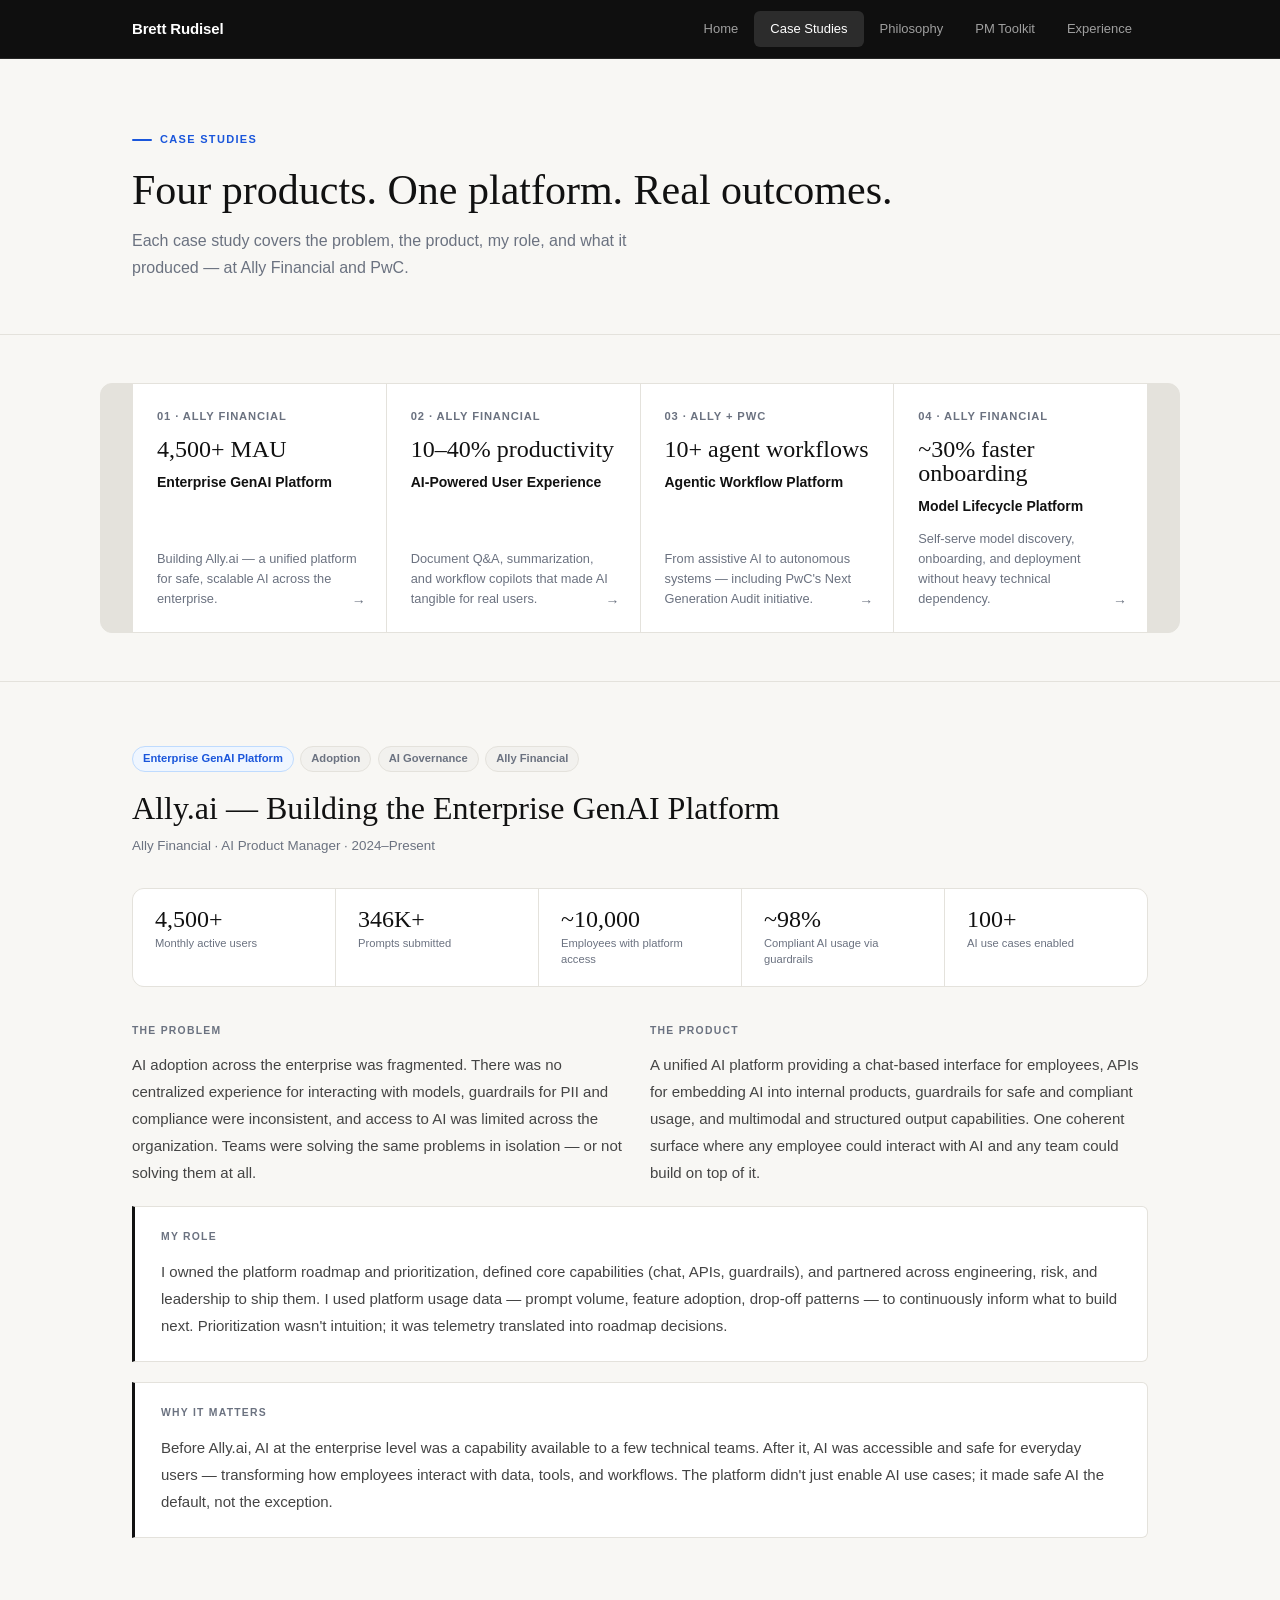
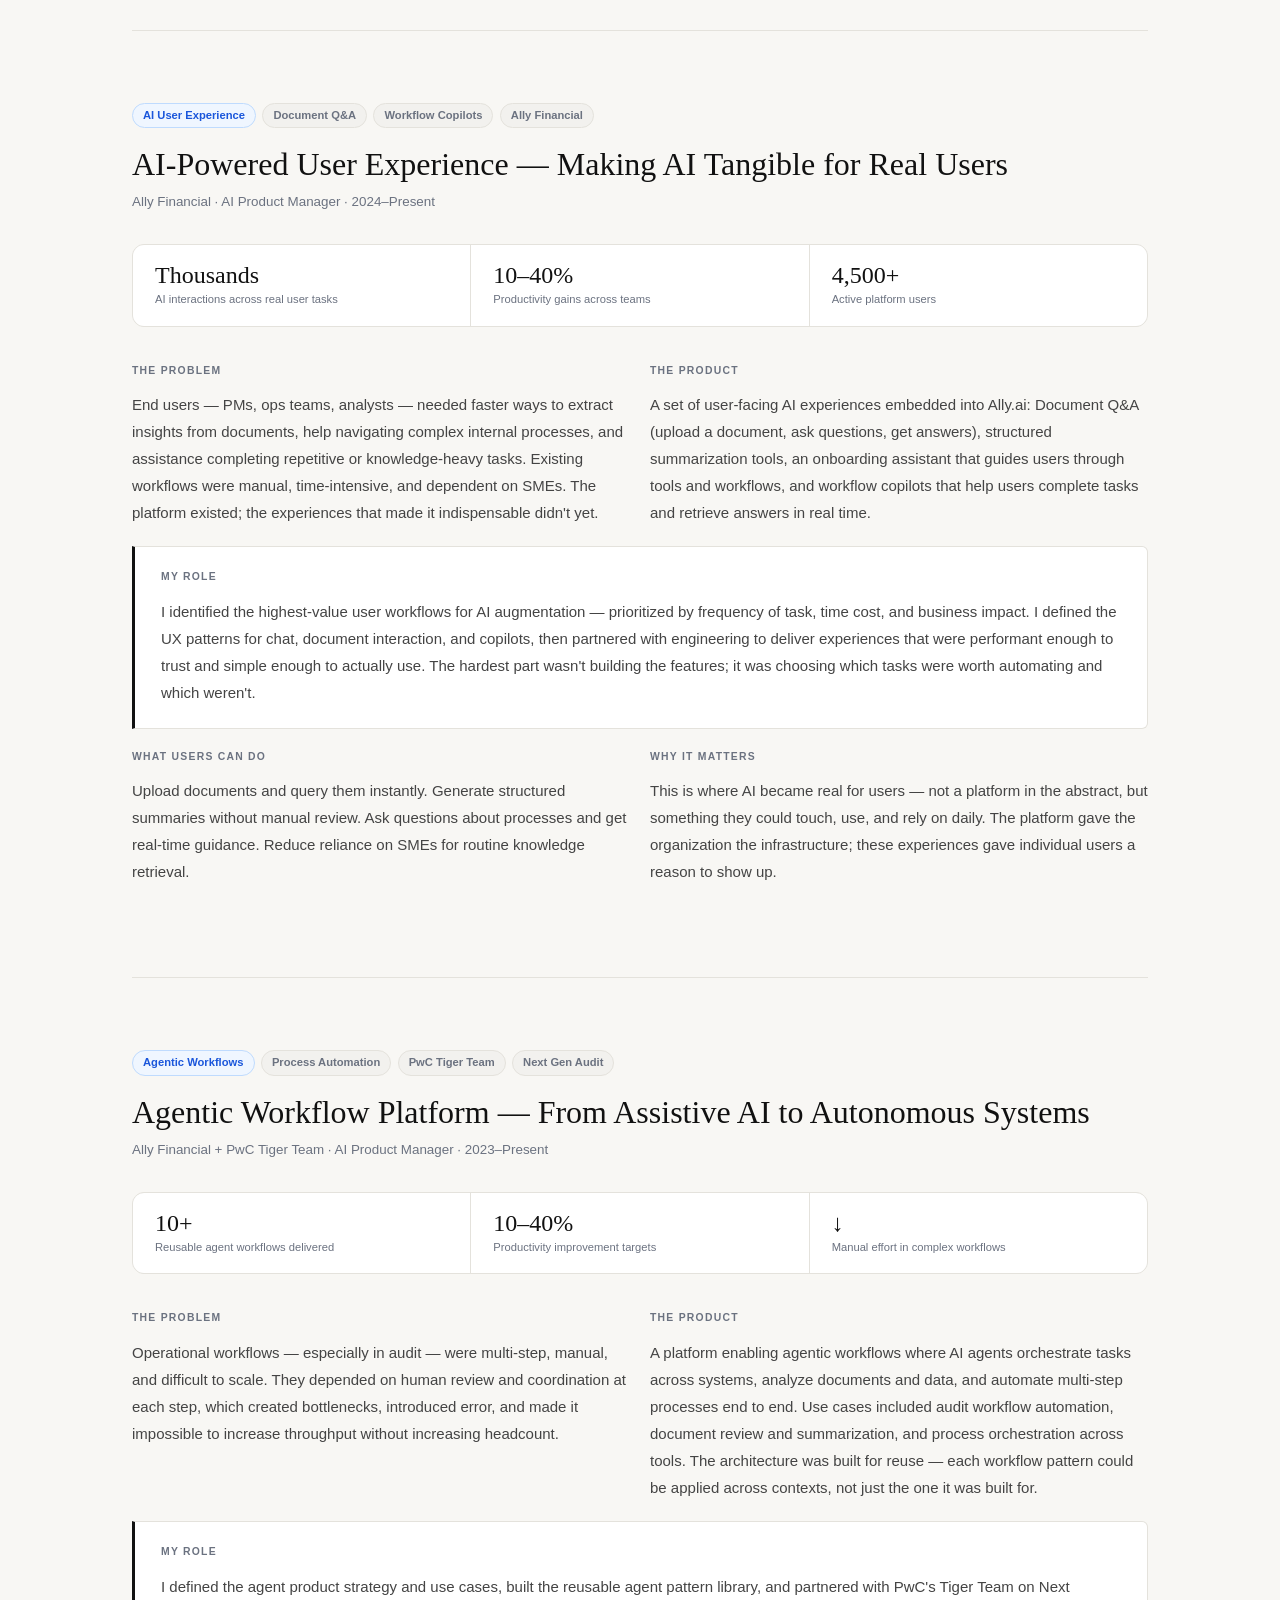
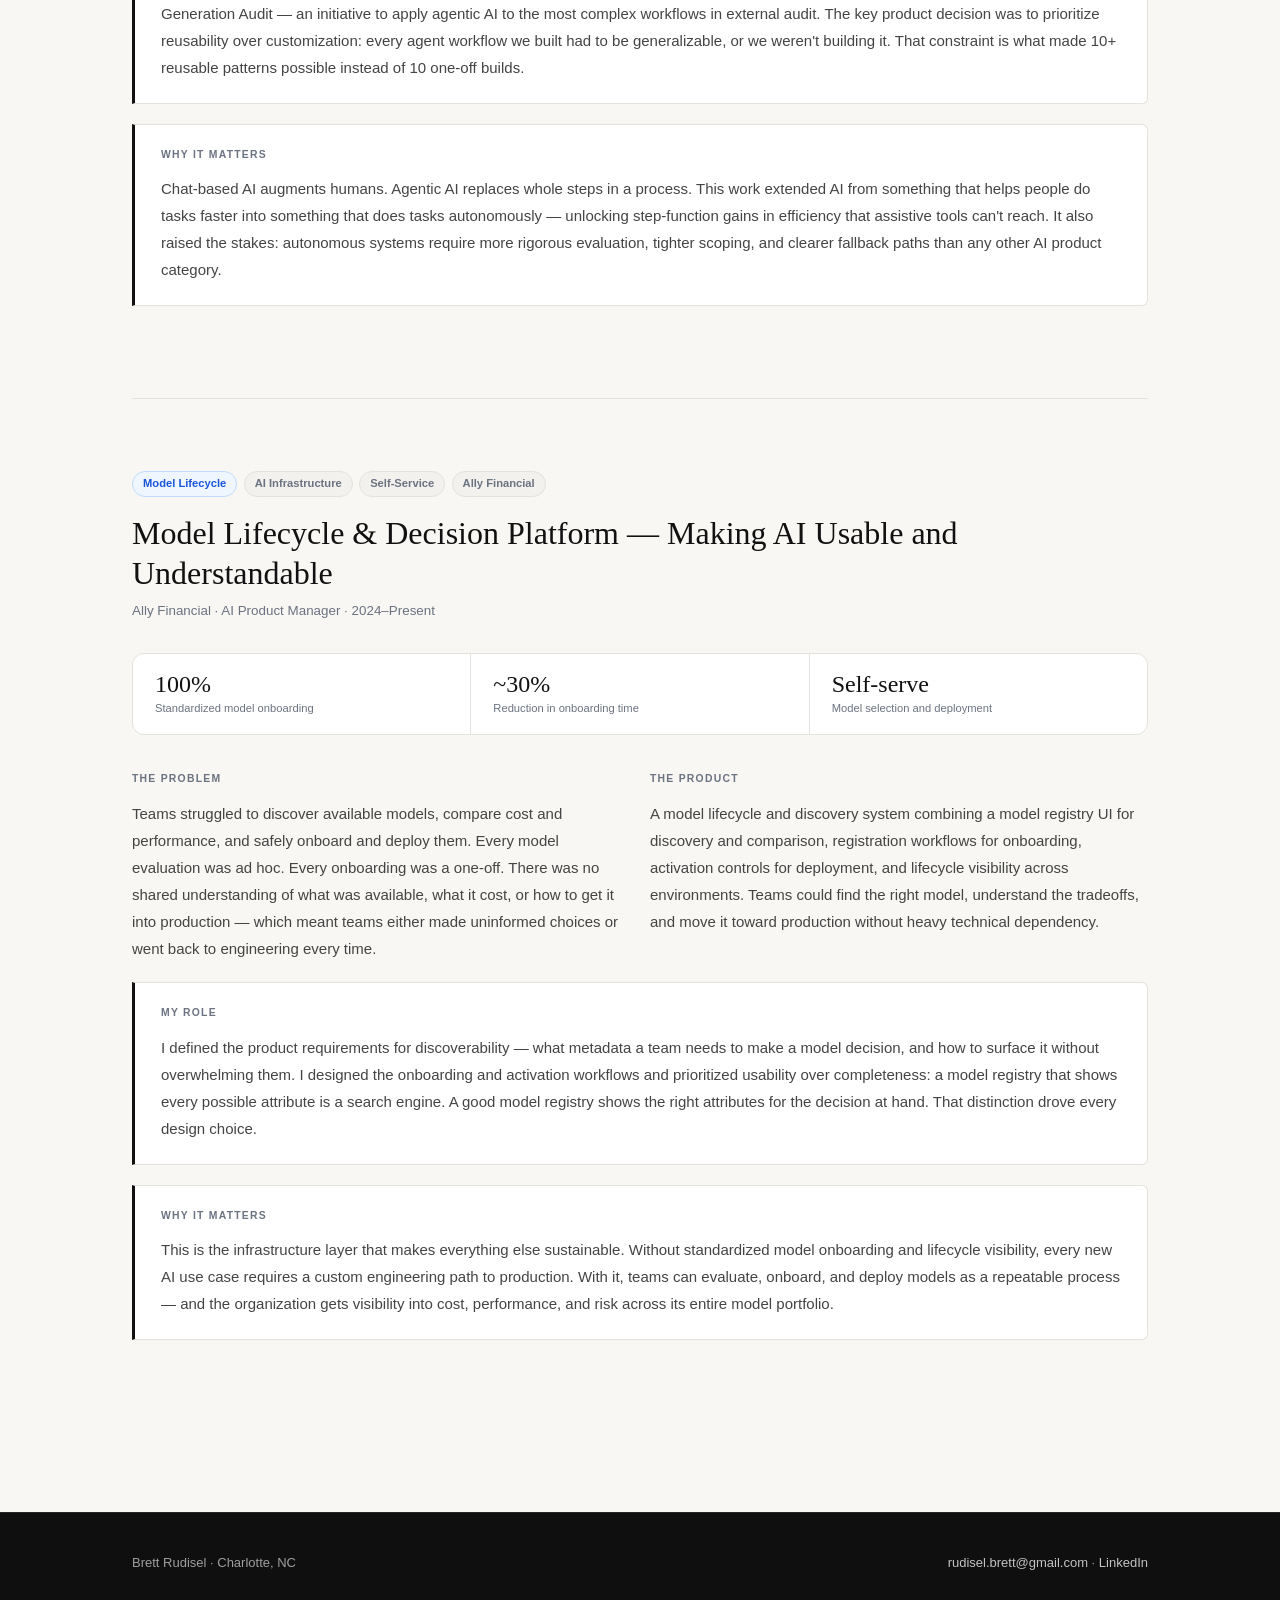
==== commit ee754269: "Design overhaul: dark nav, stat bar, card grid, refined typography - Dark sticky nav across all page" ====
--- a/case-studies.html
+++ b/case-studies.html
@@ -31,12 +31,37 @@
     </div>
   </section>
 
-  <section class="cs-nav-strip">
+  <!-- CARD GRID — progressive disclosure, lets reader browse before diving in -->
+  <section class="cs-card-grid">
     <div class="container">
-      <a href="#ally-platform" class="cs-nav-item">Ally.ai Platform</a>
-      <a href="#user-experience" class="cs-nav-item">AI User Experience</a>
-      <a href="#agentic" class="cs-nav-item">Agentic Workflows</a>
-      <a href="#model-lifecycle" class="cs-nav-item">Model Lifecycle</a>
+      <a href="#ally-platform" class="cs-card">
+        <div class="cs-card-num">01 · Ally Financial</div>
+        <div class="cs-card-metric">4,500+ MAU</div>
+        <div class="cs-card-title">Enterprise GenAI Platform</div>
+        <div class="cs-card-desc">Building Ally.ai — a unified platform for safe, scalable AI across the enterprise.</div>
+        <span class="cs-card-arrow">→</span>
+      </a>
+      <a href="#user-experience" class="cs-card">
+        <div class="cs-card-num">02 · Ally Financial</div>
+        <div class="cs-card-metric">10–40% productivity</div>
+        <div class="cs-card-title">AI-Powered User Experience</div>
+        <div class="cs-card-desc">Document Q&A, summarization, and workflow copilots that made AI tangible for real users.</div>
+        <span class="cs-card-arrow">→</span>
+      </a>
+      <a href="#agentic" class="cs-card">
+        <div class="cs-card-num">03 · Ally + PwC</div>
+        <div class="cs-card-metric">10+ agent workflows</div>
+        <div class="cs-card-title">Agentic Workflow Platform</div>
+        <div class="cs-card-desc">From assistive AI to autonomous systems — including PwC's Next Generation Audit initiative.</div>
+        <span class="cs-card-arrow">→</span>
+      </a>
+      <a href="#model-lifecycle" class="cs-card">
+        <div class="cs-card-num">04 · Ally Financial</div>
+        <div class="cs-card-metric">~30% faster onboarding</div>
+        <div class="cs-card-title">Model Lifecycle Platform</div>
+        <div class="cs-card-desc">Self-serve model discovery, onboarding, and deployment without heavy technical dependency.</div>
+        <span class="cs-card-arrow">→</span>
+      </a>
     </div>
   </section>
 
--- a/assets/style.css
+++ b/assets/style.css
@@ -1,241 +1,618 @@
+/* ─────────────────────────────────────────
+   DESIGN TOKENS
+───────────────────────────────────────── */
+:root {
+  --bg:           #F8F7F4;
+  --bg-dark:      #0F0F0F;
+  --bg-card:      #FFFFFF;
+  --bg-subtle:    #F2F1EE;
+  --text:         #111111;
+  --text-2:       #444444;
+  --text-3:       #6B7280;
+  --text-inv:     #FFFFFF;
+  --text-inv-2:   rgba(255,255,255,0.6);
+  --accent:       #1A56DB;
+  --accent-light: #EFF6FF;
+  --border:       #E4E2DC;
+  --border-dark:  #262626;
+  --serif:        Georgia, 'Times New Roman', serif;
+  --sans:         -apple-system, BlinkMacSystemFont, 'Segoe UI', Helvetica, Arial, sans-serif;
+  --mono:         'SF Mono', 'Fira Code', monospace;
+  --r-sm:         6px;
+  --r:            12px;
+  --r-lg:         20px;
+  --shadow-sm:    0 1px 3px rgba(0,0,0,0.07), 0 1px 2px rgba(0,0,0,0.04);
+  --shadow:       0 4px 20px rgba(0,0,0,0.08), 0 2px 8px rgba(0,0,0,0.04);
+  --shadow-lg:    0 16px 48px rgba(0,0,0,0.12), 0 4px 16px rgba(0,0,0,0.06);
+  --ease:         cubic-bezier(0.4, 0, 0.2, 1);
+}
+
+/* ─────────────────────────────────────────
+   RESET & BASE
+───────────────────────────────────────── */
 *, *::before, *::after { box-sizing: border-box; margin: 0; padding: 0; }
-
-:root {
-  --black: #0f0f0f;
-  --gray-900: #1a1a1a;
-  --gray-700: #3d3d3d;
-  --gray-500: #6b6b6b;
-  --gray-300: #b0b0b0;
-  --gray-100: #f5f5f5;
-  --white: #ffffff;
-  --accent: #1d4ed8;
-  --accent-light: #eff6ff;
-  --border: #e5e5e5;
-  --serif: 'Georgia', 'Times New Roman', serif;
-  --sans: -apple-system, BlinkMacSystemFont, 'Segoe UI', Helvetica, Arial, sans-serif;
-  --radius: 10px;
-}
-
-html { scroll-behavior: smooth; }
-body { font-family: var(--sans); color: var(--black); background: var(--white); line-height: 1.6; font-size: 16px; }
-
-/* ── NAV ── */
+html { scroll-behavior: smooth; font-size: 16px; }
+body {
+  font-family: var(--sans);
+  background: var(--bg);
+  color: var(--text);
+  line-height: 1.6;
+  -webkit-font-smoothing: antialiased;
+}
+img { display: block; max-width: 100%; }
+a { color: inherit; text-decoration: none; }
+
+/* ─────────────────────────────────────────
+   NAV
+───────────────────────────────────────── */
 nav {
-  position: sticky; top: 0;
-  background: rgba(255,255,255,0.95);
-  backdrop-filter: blur(10px);
-  border-bottom: 1px solid var(--border);
-  z-index: 200;
-  padding: 0 1.5rem;
+  position: sticky; top: 0; z-index: 300;
+  background: var(--bg-dark);
+  border-bottom: 1px solid var(--border-dark);
 }
 .nav-inner {
-  max-width: 1000px; margin: 0 auto;
+  max-width: 1080px; margin: 0 auto; padding: 0 2rem;
   display: flex; align-items: center; justify-content: space-between;
-  height: 60px;
-}
-.nav-name { font-weight: 700; font-size: 1rem; color: var(--black); text-decoration: none; letter-spacing: -0.01em; }
-.nav-links { display: flex; gap: 2rem; list-style: none; }
-.nav-links a { font-size: 0.875rem; color: var(--gray-500); text-decoration: none; transition: color 0.15s; padding-bottom: 2px; }
-.nav-links a:hover, .nav-links a.active { color: var(--black); border-bottom: 2px solid var(--black); }
-.nav-toggle { display: none; background: none; border: none; font-size: 1.25rem; cursor: pointer; padding: 4px 8px; }
-
-@media (max-width: 640px) {
-  .nav-toggle { display: block; }
-  .nav-links { display: none; flex-direction: column; position: absolute; top: 60px; left: 0; right: 0; background: var(--white); border-bottom: 1px solid var(--border); padding: 1rem 1.5rem; gap: 1rem; }
+  height: 58px;
+}
+.nav-name {
+  font-size: 0.9375rem; font-weight: 700;
+  color: var(--text-inv); letter-spacing: -0.01em;
+}
+.nav-links {
+  display: flex; gap: 0; list-style: none;
+}
+.nav-links a {
+  display: block; padding: 0.5rem 1rem;
+  font-size: 0.8125rem; font-weight: 500;
+  color: var(--text-inv-2);
+  border-radius: var(--r-sm);
+  transition: color 150ms var(--ease), background 150ms var(--ease);
+}
+.nav-links a:hover { color: var(--text-inv); background: rgba(255,255,255,0.08); }
+.nav-links a.active { color: var(--text-inv); background: rgba(255,255,255,0.12); }
+
+.nav-toggle {
+  display: none;
+  background: none; border: none; cursor: pointer;
+  padding: 6px; border-radius: var(--r-sm);
+  color: var(--text-inv); font-size: 1.1rem;
+  transition: background 150ms var(--ease);
+}
+.nav-toggle:hover { background: rgba(255,255,255,0.1); }
+
+@media (max-width: 680px) {
+  .nav-toggle { display: flex; align-items: center; justify-content: center; }
+  .nav-links {
+    display: none; flex-direction: column;
+    position: fixed; top: 58px; left: 0; right: 0;
+    background: var(--bg-dark);
+    border-bottom: 1px solid var(--border-dark);
+    padding: 0.75rem 1rem 1rem;
+    gap: 2px;
+  }
   .nav-links.open { display: flex; }
-}
-
-/* ── LAYOUT ── */
-.container { max-width: 1000px; margin: 0 auto; padding: 0 1.5rem; }
-
-/* ── SHARED ── */
-.eyebrow { font-size: 0.75rem; font-weight: 700; letter-spacing: 0.12em; text-transform: uppercase; color: var(--accent); margin-bottom: 1rem; }
-.section-label { font-size: 0.7rem; font-weight: 700; letter-spacing: 0.12em; text-transform: uppercase; color: var(--gray-300); margin-bottom: 2.5rem; padding-top: 60px; border-top: 1px solid var(--border); }
-
-/* ── BUTTONS ── */
+  .nav-links a { padding: 0.625rem 0.875rem; font-size: 0.9rem; }
+}
+
+/* ─────────────────────────────────────────
+   LAYOUT
+───────────────────────────────────────── */
+.container { max-width: 1080px; margin: 0 auto; padding: 0 2rem; }
+
+/* ─────────────────────────────────────────
+   SHARED ATOMS
+───────────────────────────────────────── */
+.eyebrow {
+  display: inline-flex; align-items: center; gap: 0.5rem;
+  font-size: 0.6875rem; font-weight: 700;
+  letter-spacing: 0.12em; text-transform: uppercase;
+  color: var(--accent); margin-bottom: 1rem;
+}
+.eyebrow::before {
+  content: '';
+  display: block; width: 20px; height: 2px;
+  background: var(--accent); border-radius: 2px;
+}
+
+.tag {
+  font-size: 0.7rem; font-weight: 600;
+  padding: 3px 10px; border-radius: 100px;
+  background: var(--bg-subtle); color: var(--text-3);
+  border: 1px solid var(--border);
+}
+.tag.accent {
+  background: var(--accent-light); color: var(--accent);
+  border-color: #BFDBFE;
+}
+
+/* ─────────────────────────────────────────
+   BUTTONS
+───────────────────────────────────────── */
 .btn-primary {
-  display: inline-block; padding: 0.65rem 1.4rem;
-  background: var(--black); color: var(--white);
-  font-size: 0.875rem; font-weight: 600;
-  border-radius: 6px; text-decoration: none;
-  transition: background 0.15s;
-}
-.btn-primary:hover { background: var(--gray-700); }
+  display: inline-flex; align-items: center; gap: 0.4rem;
+  padding: 0.6875rem 1.375rem;
+  background: var(--text); color: var(--text-inv);
+  font-size: 0.875rem; font-weight: 600; border-radius: var(--r-sm);
+  transition: background 150ms var(--ease), transform 150ms var(--ease), box-shadow 150ms var(--ease);
+  box-shadow: var(--shadow-sm);
+}
+.btn-primary:hover { background: #2a2a2a; transform: translateY(-1px); box-shadow: var(--shadow); }
+.btn-primary:active { transform: translateY(0); }
+
 .btn-secondary {
-  display: inline-block; padding: 0.65rem 1.4rem;
-  background: transparent; color: var(--black);
-  font-size: 0.875rem; font-weight: 600;
-  border: 1.5px solid var(--border); border-radius: 6px;
-  text-decoration: none; transition: border-color 0.15s;
-}
-.btn-secondary:hover { border-color: var(--gray-500); }
-
-/* ── HERO (HOME) ── */
-.hero-home { padding: 80px 1.5rem 72px; }
-.hero-home-inner { display: flex; gap: 3rem; align-items: center; flex-wrap: wrap; }
-.hero-photo-wrap { flex-shrink: 0; }
+  display: inline-flex; align-items: center; gap: 0.4rem;
+  padding: 0.6875rem 1.375rem;
+  background: transparent; color: var(--text-2);
+  font-size: 0.875rem; font-weight: 600; border-radius: var(--r-sm);
+  border: 1.5px solid var(--border);
+  transition: border-color 150ms var(--ease), color 150ms var(--ease), background 150ms var(--ease);
+}
+.btn-secondary:hover { border-color: #aaa; color: var(--text); background: var(--bg-card); }
+
+/* ─────────────────────────────────────────
+   HOME — HERO
+───────────────────────────────────────── */
+.hero-home {
+  padding: 88px 2rem 80px;
+  background: var(--bg);
+}
+.hero-home-inner {
+  max-width: 1080px; margin: 0 auto;
+  display: grid;
+  grid-template-columns: 1fr auto;
+  gap: 4rem;
+  align-items: center;
+}
+@media (max-width: 720px) {
+  .hero-home-inner { grid-template-columns: 1fr; gap: 2.5rem; }
+  .hero-photo-wrap { order: -1; }
+}
+
+.hero-text {}
+.hero-text h1 {
+  font-family: var(--serif);
+  font-size: clamp(2.25rem, 5vw, 3.25rem);
+  font-weight: normal; line-height: 1.15;
+  letter-spacing: -0.01em;
+  margin-bottom: 1.25rem;
+}
+.hero-sub {
+  font-size: 1.0625rem; color: var(--text-2);
+  line-height: 1.75; max-width: 520px;
+  margin-bottom: 1.75rem;
+}
+.hero-contact {
+  display: flex; flex-wrap: wrap; gap: 0.5rem 1.5rem;
+  margin-bottom: 2rem;
+}
+.hero-contact a {
+  font-size: 0.8125rem; color: var(--accent);
+  transition: opacity 150ms var(--ease);
+}
+.hero-contact a:hover { opacity: 0.75; }
+.hero-cta { display: flex; gap: 0.75rem; flex-wrap: wrap; }
+
+.hero-photo-wrap {}
 .hero-photo {
-  width: 200px; height: 200px;
+  width: 220px; height: 220px;
   border-radius: 50%; object-fit: cover;
-  border: 4px solid var(--border);
-  display: block;
-}
-.hero-text { flex: 1; min-width: 280px; }
-.hero-text h1 { font-family: var(--serif); font-size: clamp(2rem, 4vw, 2.75rem); font-weight: normal; line-height: 1.15; margin-bottom: 1rem; }
-.hero-sub { font-size: 1.0625rem; color: var(--gray-700); line-height: 1.75; margin-bottom: 1.5rem; max-width: 540px; }
-.hero-contact { display: flex; flex-wrap: wrap; gap: 1rem 1.75rem; margin-bottom: 1.75rem; }
-.hero-contact a { font-size: 0.875rem; color: var(--accent); text-decoration: none; }
-.hero-contact a:hover { text-decoration: underline; }
-.hero-cta { display: flex; gap: 0.75rem; flex-wrap: wrap; }
-
-/* ── HOME HIGHLIGHTS ── */
-.home-highlights { background: var(--gray-100); padding: 48px 1.5rem; }
-.highlights-grid { display: grid; grid-template-columns: repeat(auto-fit, minmax(200px, 1fr)); gap: 1px; background: var(--border); border: 1px solid var(--border); border-radius: var(--radius); overflow: hidden; }
-.highlight-card { background: var(--white); padding: 1.5rem; }
-.highlight-num { font-family: var(--serif); font-size: 1.75rem; color: var(--black); margin-bottom: 0.4rem; }
-.highlight-label { font-size: 0.8rem; color: var(--gray-500); line-height: 1.5; }
-
-/* ── HOME FOCUS ── */
-.home-focus { padding: 0 1.5rem 80px; }
-.focus-grid { display: grid; grid-template-columns: repeat(auto-fit, minmax(220px, 1fr)); gap: 1.25rem; }
-.focus-item { padding: 1.5rem; border: 1px solid var(--border); border-radius: var(--radius); }
-.focus-item h3 { font-size: 0.9375rem; font-weight: 600; margin-bottom: 0.6rem; }
-.focus-item p { font-size: 0.875rem; color: var(--gray-700); line-height: 1.7; }
-
-/* ── PAGE HEADER ── */
-.page-header { padding: 64px 1.5rem 48px; border-bottom: 1px solid var(--border); }
-.page-header h1 { font-family: var(--serif); font-size: clamp(1.75rem, 4vw, 2.5rem); font-weight: normal; line-height: 1.2; margin-bottom: 0.75rem; }
-.page-sub { font-size: 1rem; color: var(--gray-500); max-width: 560px; line-height: 1.7; }
-
-/* ── CASE STUDIES NAV STRIP ── */
-.cs-nav-strip { border-bottom: 1px solid var(--border); padding: 0 1.5rem; }
-.cs-nav-strip .container { display: flex; gap: 0; }
-.cs-nav-item { display: block; padding: 1rem 1.5rem; font-size: 0.875rem; font-weight: 500; color: var(--gray-500); text-decoration: none; border-bottom: 2px solid transparent; transition: all 0.15s; }
-.cs-nav-item:hover { color: var(--black); border-color: var(--black); }
-
-/* ── CASE STUDY PAGE ── */
-.cs-page { padding: 56px 1.5rem 80px; }
-.cs { padding-bottom: 64px; }
-.cs-divider { border: none; border-top: 1px solid var(--border); margin-bottom: 64px; }
+  border: 4px solid var(--bg-card);
+  box-shadow: var(--shadow-lg);
+}
+@media (max-width: 720px) {
+  .hero-photo { width: 140px; height: 140px; }
+}
+
+/* ─────────────────────────────────────────
+   HOME — STAT BAR
+───────────────────────────────────────── */
+.stat-bar {
+  background: var(--bg-dark);
+  padding: 0 2rem;
+}
+.stat-bar-inner {
+  max-width: 1080px; margin: 0 auto;
+  display: grid;
+  grid-template-columns: repeat(4, 1fr);
+  divide: var(--border-dark);
+}
+@media (max-width: 640px) { .stat-bar-inner { grid-template-columns: repeat(2, 1fr); } }
+.stat-item {
+  padding: 1.75rem 1.5rem;
+  border-right: 1px solid var(--border-dark);
+}
+.stat-item:last-child { border-right: none; }
+.stat-val {
+  font-family: var(--serif);
+  font-size: 1.75rem; color: var(--text-inv);
+  line-height: 1; margin-bottom: 0.4rem;
+}
+.stat-lbl { font-size: 0.75rem; color: var(--text-inv-2); line-height: 1.45; }
+
+/* ─────────────────────────────────────────
+   HOME — FOCUS GRID
+───────────────────────────────────────── */
+.home-focus { padding: 72px 2rem 80px; }
+.home-focus-header { margin-bottom: 2.5rem; }
+.home-focus-header h2 {
+  font-family: var(--serif);
+  font-size: clamp(1.5rem, 3vw, 2rem);
+  font-weight: normal;
+}
+
+.focus-grid {
+  display: grid;
+  grid-template-columns: repeat(auto-fit, minmax(230px, 1fr));
+  gap: 1rem;
+}
+.focus-card {
+  background: var(--bg-card);
+  border: 1px solid var(--border);
+  border-radius: var(--r);
+  padding: 1.625rem;
+  transition: box-shadow 200ms var(--ease), border-color 200ms var(--ease), transform 200ms var(--ease);
+}
+.focus-card:hover {
+  box-shadow: var(--shadow);
+  border-color: #ccc;
+  transform: translateY(-2px);
+}
+.focus-card-icon {
+  width: 36px; height: 36px;
+  background: var(--accent-light);
+  border-radius: 8px;
+  display: flex; align-items: center; justify-content: center;
+  font-size: 1rem; margin-bottom: 1rem;
+}
+.focus-card h3 { font-size: 0.9375rem; font-weight: 600; margin-bottom: 0.5rem; }
+.focus-card p { font-size: 0.8375rem; color: var(--text-3); line-height: 1.65; }
+
+/* ─────────────────────────────────────────
+   PAGE HEADER
+───────────────────────────────────────── */
+.page-header {
+  padding: 64px 2rem 52px;
+  border-bottom: 1px solid var(--border);
+}
+.page-header .container {}
+.page-header h1 {
+  font-family: var(--serif);
+  font-size: clamp(1.875rem, 4vw, 2.625rem);
+  font-weight: normal; line-height: 1.2;
+  margin-bottom: 0.75rem;
+}
+.page-sub { font-size: 1rem; color: var(--text-3); max-width: 520px; line-height: 1.7; }
+
+/* ─────────────────────────────────────────
+   CASE STUDIES — CARD GRID (top of page)
+───────────────────────────────────────── */
+.cs-card-grid {
+  padding: 48px 2rem 0;
+  border-bottom: 1px solid var(--border);
+}
+.cs-card-grid .container {
+  display: grid;
+  grid-template-columns: repeat(auto-fit, minmax(220px, 1fr));
+  gap: 1px;
+  background: var(--border);
+  border: 1px solid var(--border);
+  border-radius: var(--r);
+  overflow: hidden;
+  margin-bottom: 48px;
+}
+.cs-card {
+  background: var(--bg-card);
+  padding: 1.5rem;
+  display: flex; flex-direction: column; gap: 0.75rem;
+  text-decoration: none; color: inherit;
+  transition: background 150ms var(--ease);
+  position: relative;
+}
+.cs-card:hover { background: #FAFAF8; }
+.cs-card-num {
+  font-size: 0.7rem; font-weight: 700;
+  letter-spacing: 0.08em; text-transform: uppercase;
+  color: var(--text-3);
+}
+.cs-card-metric {
+  font-family: var(--serif);
+  font-size: 1.5rem; color: var(--text);
+  line-height: 1;
+}
+.cs-card-title { font-size: 0.875rem; font-weight: 600; line-height: 1.4; }
+.cs-card-desc { font-size: 0.8rem; color: var(--text-3); line-height: 1.55; margin-top: auto; }
+.cs-card-arrow {
+  position: absolute; bottom: 1.25rem; right: 1.25rem;
+  font-size: 0.875rem; color: var(--text-3);
+  transition: transform 150ms var(--ease), color 150ms var(--ease);
+}
+.cs-card:hover .cs-card-arrow { transform: translateX(3px); color: var(--accent); }
+
+/* ─────────────────────────────────────────
+   CASE STUDIES — ARTICLE
+───────────────────────────────────────── */
+.cs-page { padding: 64px 2rem 80px; }
+.cs { padding-bottom: 72px; scroll-margin-top: 80px; }
+.cs-divider { border: none; border-top: 1px solid var(--border); margin-bottom: 72px; }
 
 .cs-header { margin-bottom: 2rem; }
-.cs-tags { display: flex; flex-wrap: wrap; gap: 0.5rem; margin-bottom: 1rem; }
-.tag { font-size: 0.75rem; font-weight: 500; padding: 3px 10px; border-radius: 100px; background: var(--gray-100); color: var(--gray-700); }
-.tag.accent { background: var(--accent-light); color: var(--accent); }
-.cs-header h2 { font-family: var(--serif); font-size: clamp(1.375rem, 3vw, 1.875rem); font-weight: normal; line-height: 1.25; margin-bottom: 0.5rem; }
-.cs-company { font-size: 0.875rem; color: var(--gray-500); }
-
-.metrics-strip { display: grid; grid-template-columns: repeat(auto-fit, minmax(130px, 1fr)); gap: 1px; background: var(--border); border: 1px solid var(--border); border-radius: var(--radius); overflow: hidden; margin-bottom: 2rem; }
-.metric { background: var(--white); padding: 1.125rem 1.25rem; }
-.metric-val { font-family: var(--serif); font-size: 1.5rem; color: var(--black); margin-bottom: 0.25rem; }
-.metric-lbl { font-size: 0.75rem; color: var(--gray-500); line-height: 1.4; }
-
-.cs-two-col { display: grid; grid-template-columns: 1fr; gap: 1.5rem; margin-bottom: 1.5rem; }
+.cs-tags { display: flex; flex-wrap: wrap; gap: 0.4rem; margin-bottom: 1rem; }
+.cs-header h2 {
+  font-family: var(--serif);
+  font-size: clamp(1.5rem, 3vw, 2rem);
+  font-weight: normal; line-height: 1.25;
+  margin-bottom: 0.4rem;
+}
+.cs-company { font-size: 0.8375rem; color: var(--text-3); }
+
+/* Metrics */
+.metrics-strip {
+  display: grid;
+  grid-template-columns: repeat(auto-fit, minmax(120px, 1fr));
+  gap: 1px; background: var(--border);
+  border: 1px solid var(--border);
+  border-radius: var(--r);
+  overflow: hidden; margin-bottom: 2.25rem;
+}
+.metric { background: var(--bg-card); padding: 1.125rem 1.375rem; }
+.metric-val {
+  font-family: var(--serif);
+  font-size: 1.5rem; color: var(--text);
+  margin-bottom: 0.25rem; line-height: 1;
+}
+.metric-lbl { font-size: 0.7rem; color: var(--text-3); line-height: 1.45; }
+
+/* Two col */
+.cs-two-col {
+  display: grid; grid-template-columns: 1fr;
+  gap: 1.25rem; margin-bottom: 1.25rem;
+}
 @media (min-width: 680px) { .cs-two-col { grid-template-columns: 1fr 1fr; } }
 
-.cs-block h3 { font-size: 0.7rem; font-weight: 700; letter-spacing: 0.1em; text-transform: uppercase; color: var(--gray-400, #9ca3af); margin-bottom: 0.75rem; }
-.cs-block p { font-size: 0.9375rem; color: var(--gray-700); line-height: 1.75; }
-.cs-block p + p { margin-top: 0.6rem; }
-
-.cs-callout { background: var(--gray-100); border-radius: var(--radius); padding: 1.5rem 1.75rem; margin-bottom: 1.5rem; }
-.cs-callout h3 { font-size: 0.7rem; font-weight: 700; letter-spacing: 0.1em; text-transform: uppercase; color: var(--gray-500); margin-bottom: 0.75rem; }
-.cs-callout p { font-size: 0.9375rem; color: var(--gray-700); line-height: 1.75; }
-.cs-callout p + p { margin-top: 0.6rem; }
-
-/* ── TOOLKIT PAGE ── */
-.toolkit-page { padding: 56px 1.5rem 80px; }
+.cs-block h3 {
+  font-size: 0.65rem; font-weight: 700;
+  letter-spacing: 0.12em; text-transform: uppercase;
+  color: var(--text-3); margin-bottom: 0.75rem;
+}
+.cs-block p { font-size: 0.9375rem; color: var(--text-2); line-height: 1.8; }
+.cs-block p + p { margin-top: 0.65rem; }
+
+/* Callout */
+.cs-callout {
+  background: var(--bg-card);
+  border: 1px solid var(--border);
+  border-left: 3px solid var(--text);
+  border-radius: 0 var(--r-sm) var(--r-sm) 0;
+  padding: 1.375rem 1.625rem;
+  margin-bottom: 1.25rem;
+}
+.cs-callout h3 {
+  font-size: 0.65rem; font-weight: 700;
+  letter-spacing: 0.12em; text-transform: uppercase;
+  color: var(--text-3); margin-bottom: 0.75rem;
+}
+.cs-callout p { font-size: 0.9375rem; color: var(--text-2); line-height: 1.8; }
+.cs-callout p + p { margin-top: 0.65rem; }
+
+/* ─────────────────────────────────────────
+   PHILOSOPHY PAGE
+───────────────────────────────────────── */
+.phil-page { padding: 56px 2rem 88px; }
+
+.phil-lead {
+  max-width: 680px;
+  padding: 0 0 3rem;
+  border-bottom: 1px solid var(--border);
+  margin-bottom: 3rem;
+}
+.phil-lead-quote {
+  font-family: var(--serif);
+  font-size: clamp(1.25rem, 3vw, 1.625rem);
+  line-height: 1.55; color: var(--text);
+  margin-bottom: 1rem;
+}
+.phil-lead-sub {
+  font-size: 1rem; color: var(--text-2); line-height: 1.8;
+}
+
+.phil-section {
+  display: grid;
+  grid-template-columns: 40px 1fr;
+  gap: 2.5rem;
+  padding: 2.25rem 0;
+  border-bottom: 1px solid var(--border);
+}
+.phil-section:last-child { border-bottom: none; }
+@media (max-width: 540px) { .phil-section { grid-template-columns: 1fr; gap: 0.75rem; } }
+
+.phil-section-num {
+  font-size: 0.7rem; font-weight: 700;
+  color: var(--text-3); padding-top: 5px;
+  letter-spacing: 0.05em;
+}
+.phil-section-body h2 {
+  font-family: var(--serif);
+  font-size: 1.25rem; font-weight: normal;
+  margin-bottom: 0.875rem;
+}
+.phil-section-body p {
+  font-size: 0.9375rem; color: var(--text-2); line-height: 1.8;
+}
+.phil-section-body p + p { margin-top: 0.75rem; }
+
+.loop-steps {
+  border: 1px solid var(--border);
+  border-radius: var(--r);
+  overflow: hidden; margin-bottom: 1.25rem;
+  background: var(--bg-card);
+}
+.loop-step {
+  display: flex; align-items: baseline; gap: 1.25rem;
+  padding: 0.875rem 1.25rem;
+  border-bottom: 1px solid var(--border);
+  transition: background 150ms var(--ease);
+}
+.loop-step:last-child { border-bottom: none; }
+.loop-step:hover { background: var(--bg-subtle); }
+.loop-label {
+  font-size: 0.8125rem; font-weight: 700;
+  min-width: 110px; color: var(--text);
+}
+.loop-desc { font-size: 0.875rem; color: var(--text-3); }
+.loop-note {
+  font-size: 0.875rem; color: var(--text-3);
+  font-style: italic; line-height: 1.75;
+}
+
+.pbn-grid {
+  display: grid; grid-template-columns: repeat(3, 1fr);
+  gap: 1px; background: var(--border);
+  border: 1px solid var(--border); border-radius: var(--r);
+  overflow: hidden; margin-bottom: 1.25rem;
+}
+@media (max-width: 480px) { .pbn-grid { grid-template-columns: 1fr; } }
+.pbn-item { background: var(--bg-card); padding: 1.125rem 1.25rem; }
+.pbn-label { font-size: 0.875rem; font-weight: 700; margin-bottom: 0.3rem; }
+.pbn-desc { font-size: 0.8rem; color: var(--text-3); line-height: 1.55; }
+
+.refusal-list { list-style: none; display: flex; flex-direction: column; gap: 0.6rem; margin-top: 0.25rem; }
+.refusal-list li {
+  font-size: 0.9375rem; color: var(--text-2);
+  padding-left: 1.375rem; position: relative;
+}
+.refusal-list li::before { content: "—"; position: absolute; left: 0; color: var(--border); }
+
+.influences-grid { display: grid; grid-template-columns: repeat(auto-fit, minmax(190px, 1fr)); gap: 0.875rem; }
+.influence-item {
+  padding: 1.125rem 1.25rem;
+  background: var(--bg-card);
+  border: 1px solid var(--border);
+  border-radius: var(--r-sm);
+}
+.influence-title { font-size: 0.9rem; font-weight: 600; margin-bottom: 0.3rem; }
+.influence-sub { font-size: 0.8rem; color: var(--text-3); line-height: 1.55; }
+
+/* ─────────────────────────────────────────
+   TOOLKIT PAGE
+───────────────────────────────────────── */
+.toolkit-page { padding: 56px 2rem 88px; }
 .toolkit-section { margin-bottom: 3.5rem; }
-.toolkit-section h2 { font-family: var(--serif); font-size: 1.375rem; font-weight: normal; margin-bottom: 1.25rem; padding-bottom: 0.75rem; border-bottom: 1px solid var(--border); }
-.toolkit-grid { display: grid; grid-template-columns: repeat(auto-fit, minmax(260px, 1fr)); gap: 1rem; }
-.toolkit-card { padding: 1.375rem 1.5rem; border: 1px solid var(--border); border-radius: var(--radius); }
+.toolkit-section-header {
+  display: flex; align-items: center; gap: 1rem;
+  margin-bottom: 1.25rem;
+  padding-bottom: 0.875rem;
+  border-bottom: 1px solid var(--border);
+}
+.toolkit-section h2 {
+  font-family: var(--serif);
+  font-size: 1.375rem; font-weight: normal;
+}
+.toolkit-grid { display: grid; grid-template-columns: repeat(auto-fit, minmax(250px, 1fr)); gap: 1rem; }
+.toolkit-card {
+  background: var(--bg-card);
+  border: 1px solid var(--border);
+  border-radius: var(--r);
+  padding: 1.375rem 1.5rem;
+  transition: box-shadow 200ms var(--ease), border-color 200ms var(--ease), transform 200ms var(--ease);
+}
+.toolkit-card:hover {
+  box-shadow: var(--shadow);
+  border-color: #ccc;
+  transform: translateY(-2px);
+}
 .toolkit-card h3 { font-size: 0.9375rem; font-weight: 600; margin-bottom: 0.6rem; }
-.toolkit-card p { font-size: 0.875rem; color: var(--gray-700); line-height: 1.7; }
+.toolkit-card p { font-size: 0.8375rem; color: var(--text-3); line-height: 1.7; }
 .toolkit-card p + p { margin-top: 0.5rem; }
 
-.cert-grid { display: grid; grid-template-columns: repeat(auto-fit, minmax(240px, 1fr)); gap: 0.75rem; }
-.cert-item { padding: 1rem 1.25rem; background: var(--gray-100); border-radius: 8px; }
-.cert-name { font-size: 0.9rem; font-weight: 600; margin-bottom: 0.2rem; }
-.cert-org { font-size: 0.8rem; color: var(--gray-500); }
-
-/* ── EXPERIENCE PAGE ── */
-.exp-page { padding: 56px 1.5rem 80px; }
-
-.timeline { margin-bottom: 3rem; }
-.tl-item { display: grid; grid-template-columns: 160px 1fr; gap: 2rem; padding-bottom: 2.5rem; margin-bottom: 2.5rem; border-bottom: 1px solid var(--border); }
-@media (max-width: 640px) { .tl-item { grid-template-columns: 1fr; gap: 0.5rem; } }
-
-.tl-meta { padding-top: 4px; }
-.tl-date { display: block; font-size: 0.8rem; color: var(--gray-500); margin-bottom: 0.4rem; }
-.tl-tag { display: inline-block; font-size: 0.7rem; font-weight: 600; padding: 2px 8px; border-radius: 100px; background: var(--accent-light); color: var(--accent); }
-
-.tl-body h2 { font-size: 1.125rem; font-weight: 600; margin-bottom: 0.25rem; }
-.tl-company { font-size: 0.875rem; color: var(--gray-500); margin-bottom: 1rem; }
-.tl-bullets { padding-left: 1.25rem; }
-.tl-bullets li { font-size: 0.9rem; color: var(--gray-700); line-height: 1.7; margin-bottom: 0.5rem; }
-
-.exp-block { margin-bottom: 2.5rem; }
-.exp-block h2 { font-family: var(--serif); font-size: 1.375rem; font-weight: normal; margin-bottom: 1.25rem; padding-bottom: 0.75rem; border-bottom: 1px solid var(--border); }
-
-.edu-item { margin-bottom: 1rem; }
+.cert-grid { display: grid; grid-template-columns: repeat(auto-fit, minmax(230px, 1fr)); gap: 0.75rem; }
+.cert-item {
+  display: flex; flex-direction: column; gap: 0.2rem;
+  padding: 1rem 1.25rem;
+  background: var(--bg-card); border: 1px solid var(--border);
+  border-radius: var(--r-sm);
+}
+.cert-name { font-size: 0.875rem; font-weight: 600; }
+.cert-org { font-size: 0.775rem; color: var(--text-3); }
+
+/* ─────────────────────────────────────────
+   EXPERIENCE PAGE
+───────────────────────────────────────── */
+.exp-page { padding: 56px 2rem 88px; }
+
+.timeline { margin-bottom: 3.5rem; }
+.tl-item {
+  display: grid; grid-template-columns: 172px 1fr;
+  gap: 2.5rem;
+  padding: 2.25rem 0;
+  border-bottom: 1px solid var(--border);
+}
+.tl-item:first-child { padding-top: 0; }
+@media (max-width: 600px) { .tl-item { grid-template-columns: 1fr; gap: 0.5rem; } }
+
+.tl-meta { padding-top: 3px; }
+.tl-date { display: block; font-size: 0.775rem; color: var(--text-3); margin-bottom: 0.5rem; line-height: 1.4; }
+.tl-tag {
+  display: inline-block;
+  font-size: 0.65rem; font-weight: 700;
+  padding: 2px 8px; border-radius: 100px;
+  background: var(--accent-light); color: var(--accent);
+  letter-spacing: 0.04em; text-transform: uppercase;
+}
+
+.tl-body h2 { font-size: 1.0625rem; font-weight: 700; margin-bottom: 0.2rem; }
+.tl-company { font-size: 0.8375rem; color: var(--text-3); margin-bottom: 1rem; }
+.tl-bullets { padding-left: 1.125rem; }
+.tl-bullets li {
+  font-size: 0.875rem; color: var(--text-2);
+  line-height: 1.75; margin-bottom: 0.5rem;
+}
+.tl-bullets li:last-child { margin-bottom: 0; }
+
+.exp-block { margin-bottom: 2.75rem; }
+.exp-block h2 {
+  font-family: var(--serif);
+  font-size: 1.375rem; font-weight: normal;
+  margin-bottom: 1.25rem;
+  padding-bottom: 0.75rem;
+  border-bottom: 1px solid var(--border);
+}
+
+.edu-item { margin-bottom: 1.25rem; }
+.edu-item:last-child { margin-bottom: 0; }
 .edu-degree { font-size: 0.9375rem; font-weight: 600; margin-bottom: 0.2rem; }
-.edu-school { font-size: 0.875rem; color: var(--gray-500); }
+.edu-school { font-size: 0.8375rem; color: var(--text-3); }
 
 .competency-grid { display: flex; flex-wrap: wrap; gap: 0.5rem; }
-.competency { font-size: 0.8rem; font-weight: 500; padding: 5px 12px; background: var(--gray-100); border-radius: 100px; color: var(--gray-700); }
-
-.cert-list { display: flex; flex-direction: column; gap: 0.5rem; }
-.cert-row { display: flex; justify-content: space-between; align-items: center; padding: 0.6rem 0; border-bottom: 1px solid var(--border); font-size: 0.875rem; }
-.cert-yr { color: var(--gray-500); font-size: 0.8rem; }
-
-/* ── PHILOSOPHY PAGE ── */
-.phil-page { padding: 56px 1.5rem 80px; }
-
-.phil-lead {
-  max-width: 700px; margin-bottom: 4rem;
-  padding: 2rem 2.25rem; border-left: 3px solid var(--black);
-}
-.phil-lead p { font-family: var(--serif); font-size: 1.375rem; line-height: 1.5; color: var(--black); }
-.phil-lead-sub { font-family: var(--sans) !important; font-size: 1rem !important; color: var(--gray-700) !important; margin-top: 0.75rem; line-height: 1.75 !important; }
-
-.phil-sections { display: flex; flex-direction: column; gap: 0; }
-
-.phil-section {
-  display: grid; grid-template-columns: 48px 1fr;
-  gap: 2rem; padding: 2.5rem 0;
-  border-top: 1px solid var(--border);
-}
-@media (max-width: 560px) { .phil-section { grid-template-columns: 1fr; gap: 0.5rem; } }
-
-.phil-section-num { font-size: 0.75rem; font-weight: 700; color: var(--gray-300); padding-top: 6px; letter-spacing: 0.05em; }
-.phil-section-body h2 { font-family: var(--serif); font-size: 1.25rem; font-weight: normal; margin-bottom: 0.875rem; }
-.phil-section-body p { font-size: 0.9375rem; color: var(--gray-700); line-height: 1.8; }
-.phil-section-body p + p { margin-top: 0.75rem; }
-
-.loop-steps { display: flex; flex-direction: column; gap: 0; margin-bottom: 1.25rem; border: 1px solid var(--border); border-radius: var(--radius); overflow: hidden; }
-.loop-step { display: flex; align-items: baseline; gap: 1rem; padding: 0.875rem 1.25rem; border-bottom: 1px solid var(--border); }
-.loop-step:last-child { border-bottom: none; }
-.loop-label { font-size: 0.875rem; font-weight: 700; min-width: 100px; color: var(--black); }
-.loop-desc { font-size: 0.875rem; color: var(--gray-700); }
-.loop-note { font-size: 0.875rem; color: var(--gray-500); font-style: italic; line-height: 1.7; }
-
-.pbn-grid { display: grid; grid-template-columns: repeat(3, 1fr); gap: 1px; background: var(--border); border: 1px solid var(--border); border-radius: var(--radius); overflow: hidden; margin-bottom: 1.25rem; }
-@media (max-width: 560px) { .pbn-grid { grid-template-columns: 1fr; } }
-.pbn-item { background: var(--white); padding: 1.125rem 1.25rem; }
-.pbn-label { font-size: 0.875rem; font-weight: 700; margin-bottom: 0.3rem; }
-.pbn-desc { font-size: 0.8rem; color: var(--gray-500); line-height: 1.5; }
-
-.refusal-list { list-style: none; padding: 0; display: flex; flex-direction: column; gap: 0.5rem; }
-.refusal-list li { font-size: 0.9375rem; color: var(--gray-700); padding-left: 1.25rem; position: relative; }
-.refusal-list li::before { content: "—"; position: absolute; left: 0; color: var(--gray-300); }
-
-.influences-grid { display: grid; grid-template-columns: repeat(auto-fit, minmax(200px, 1fr)); gap: 1rem; }
-.influence-item { padding: 1.125rem 1.25rem; background: var(--gray-100); border-radius: 8px; }
-.influence-title { font-size: 0.9rem; font-weight: 600; margin-bottom: 0.3rem; }
-.influence-sub { font-size: 0.8rem; color: var(--gray-500); line-height: 1.5; }
-
-/* ── FOOTER ── */
-footer { border-top: 1px solid var(--border); padding: 2rem 1.5rem; margin-top: 2rem; }
-.footer-inner { display: flex; justify-content: space-between; align-items: center; flex-wrap: wrap; gap: 0.5rem; }
-footer p { font-size: 0.875rem; color: var(--gray-500); }
-footer a { color: var(--accent); text-decoration: none; }
-footer a:hover { text-decoration: underline; }
+.competency {
+  font-size: 0.775rem; font-weight: 500;
+  padding: 5px 12px;
+  background: var(--bg-card); border: 1px solid var(--border);
+  border-radius: 100px; color: var(--text-2);
+}
+
+.cert-list { display: flex; flex-direction: column; gap: 0; }
+.cert-row {
+  display: flex; justify-content: space-between; align-items: center;
+  padding: 0.7rem 0; border-bottom: 1px solid var(--border);
+  font-size: 0.875rem;
+}
+.cert-row:last-child { border-bottom: none; }
+.cert-yr { font-size: 0.775rem; color: var(--text-3); }
+
+/* ─────────────────────────────────────────
+   FOOTER
+───────────────────────────────────────── */
+footer {
+  background: var(--bg-dark);
+  border-top: 1px solid var(--border-dark);
+  padding: 2.5rem 2rem;
+}
+.footer-inner {
+  max-width: 1080px; margin: 0 auto;
+  display: flex; justify-content: space-between;
+  align-items: center; flex-wrap: wrap; gap: 0.75rem;
+}
+footer p { font-size: 0.8125rem; color: var(--text-inv-2); }
+footer a { color: rgba(255,255,255,0.75); transition: color 150ms var(--ease); }
+footer a:hover { color: var(--text-inv); }
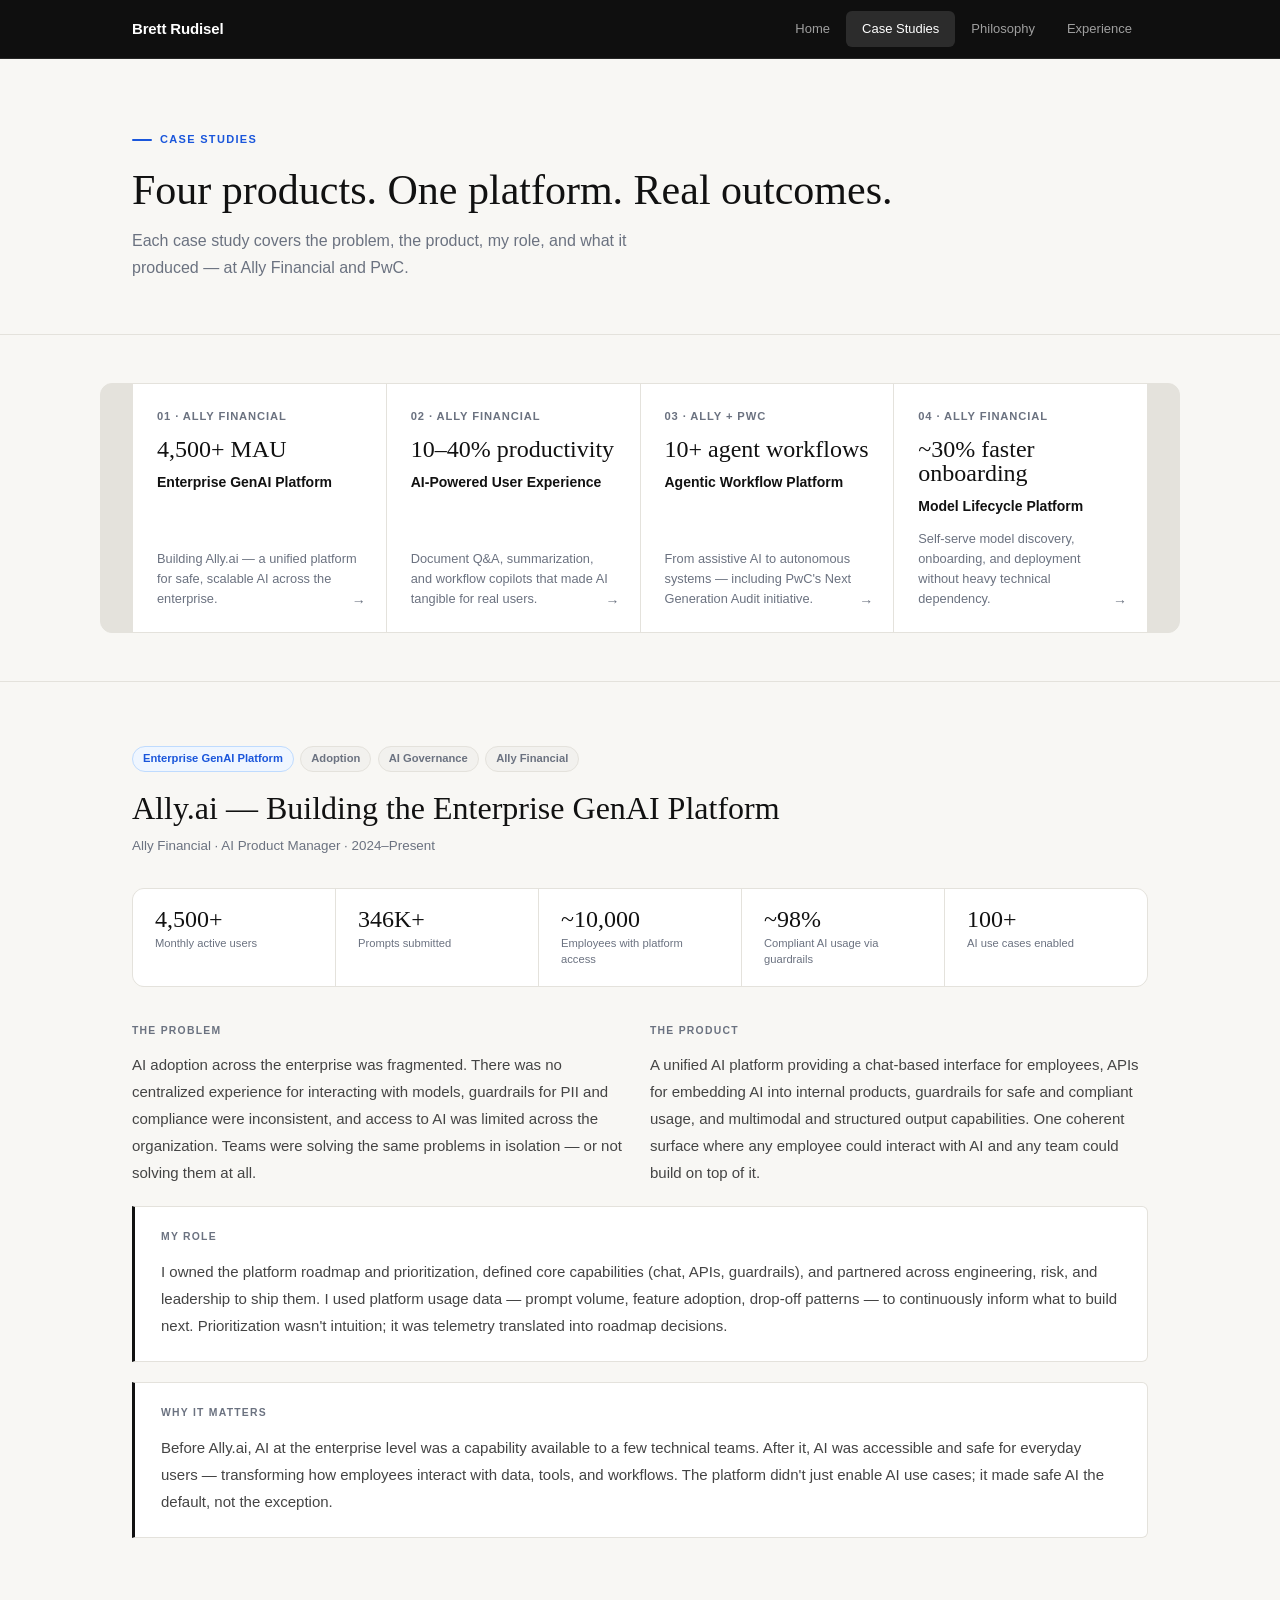
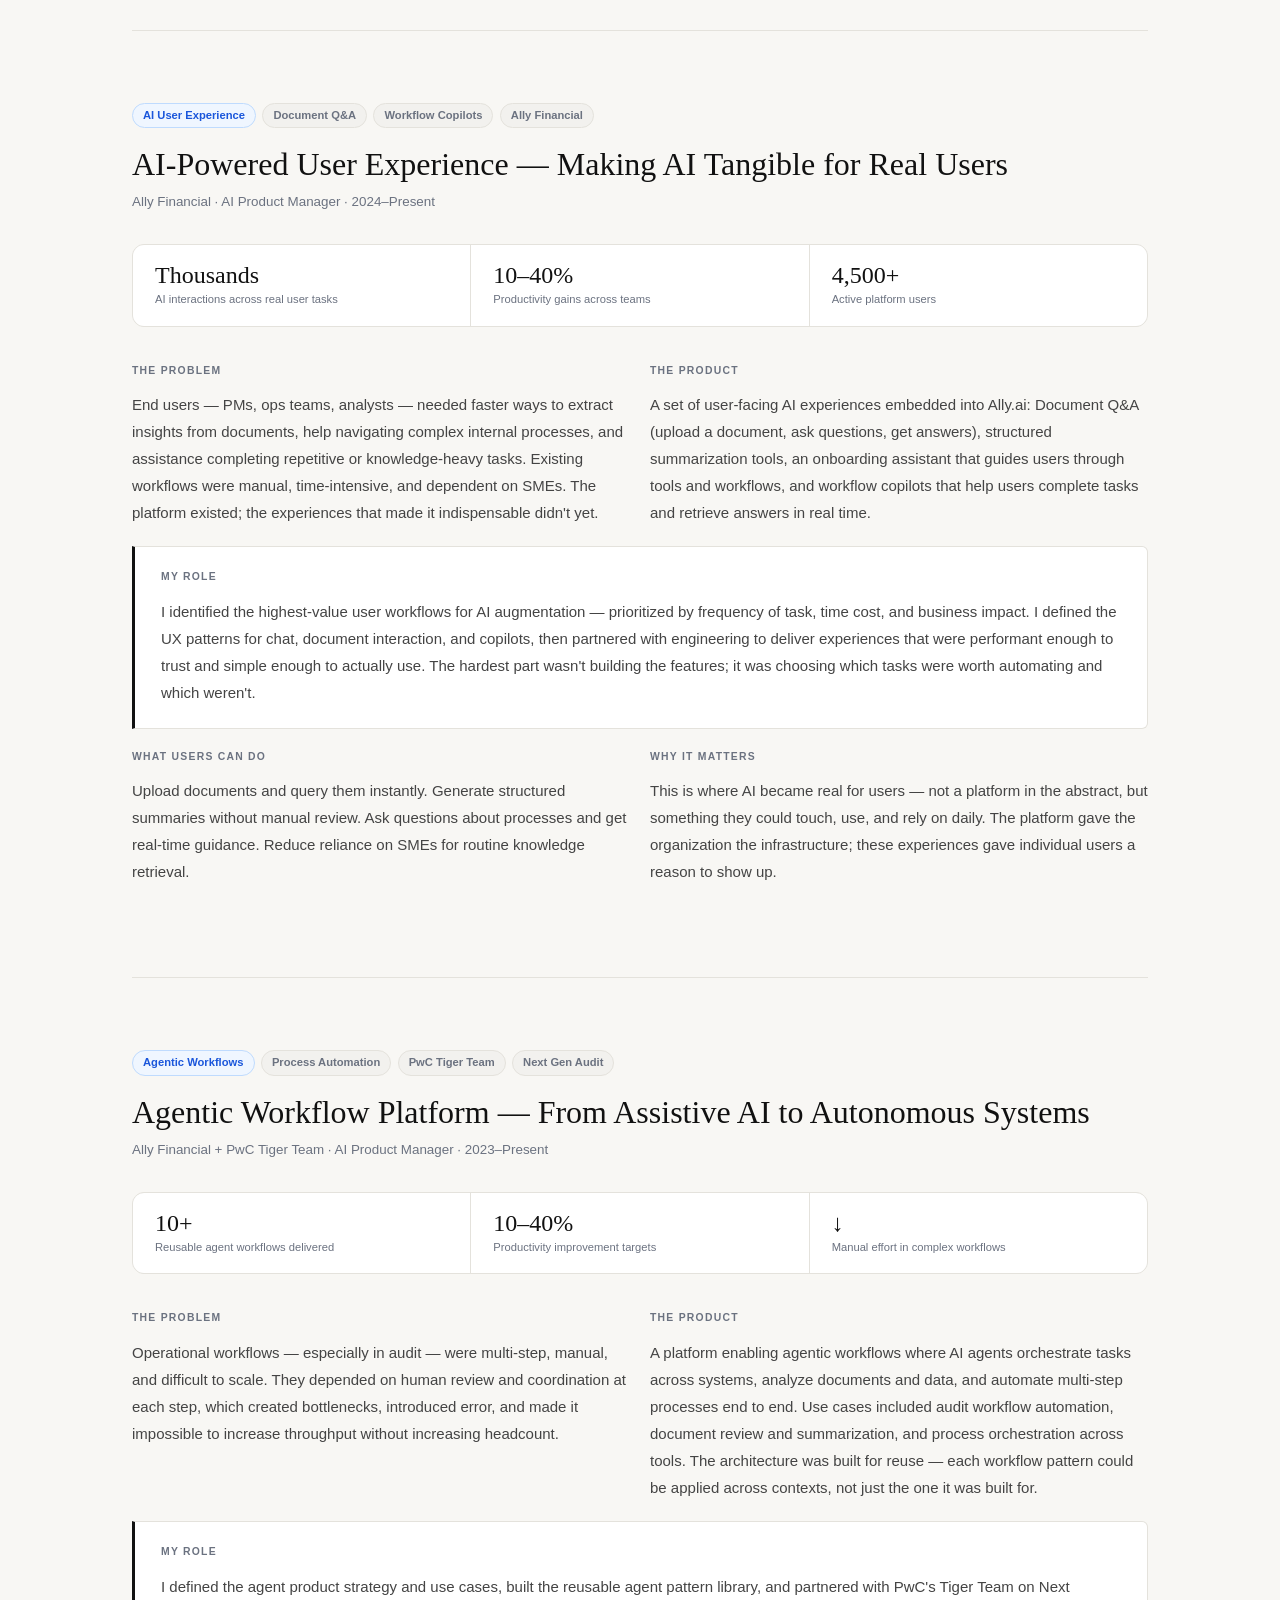
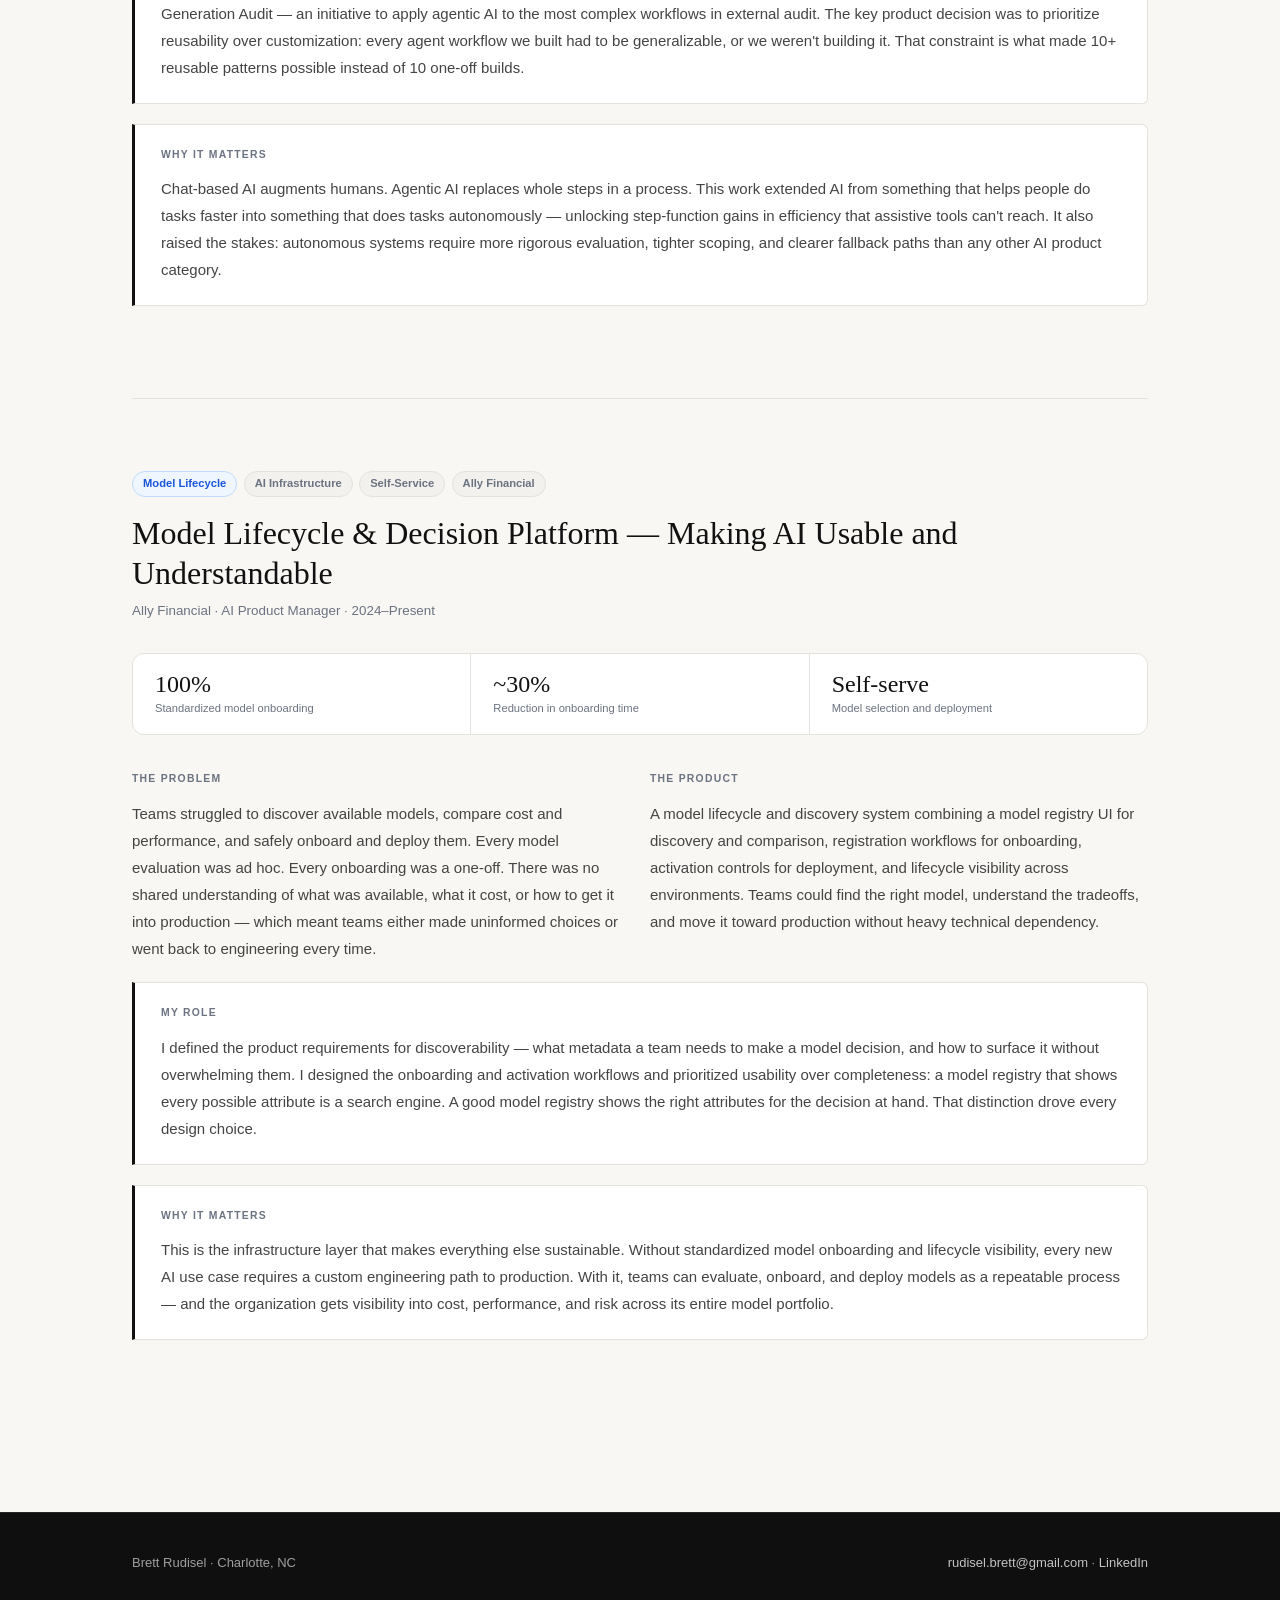
==== commit d8922dd0: "Remove PM Toolkit section and nav link" ====
--- a/case-studies.html
+++ b/case-studies.html
@@ -15,7 +15,6 @@
       <li><a href="index.html">Home</a></li>
       <li><a href="case-studies.html" class="active">Case Studies</a></li>
       <li><a href="philosophy.html">Philosophy</a></li>
-      <li><a href="toolkit.html">PM Toolkit</a></li>
       <li><a href="experience.html">Experience</a></li>
     </ul>
     <button class="nav-toggle" onclick="document.querySelector('.nav-links').classList.toggle('open')">☰</button>
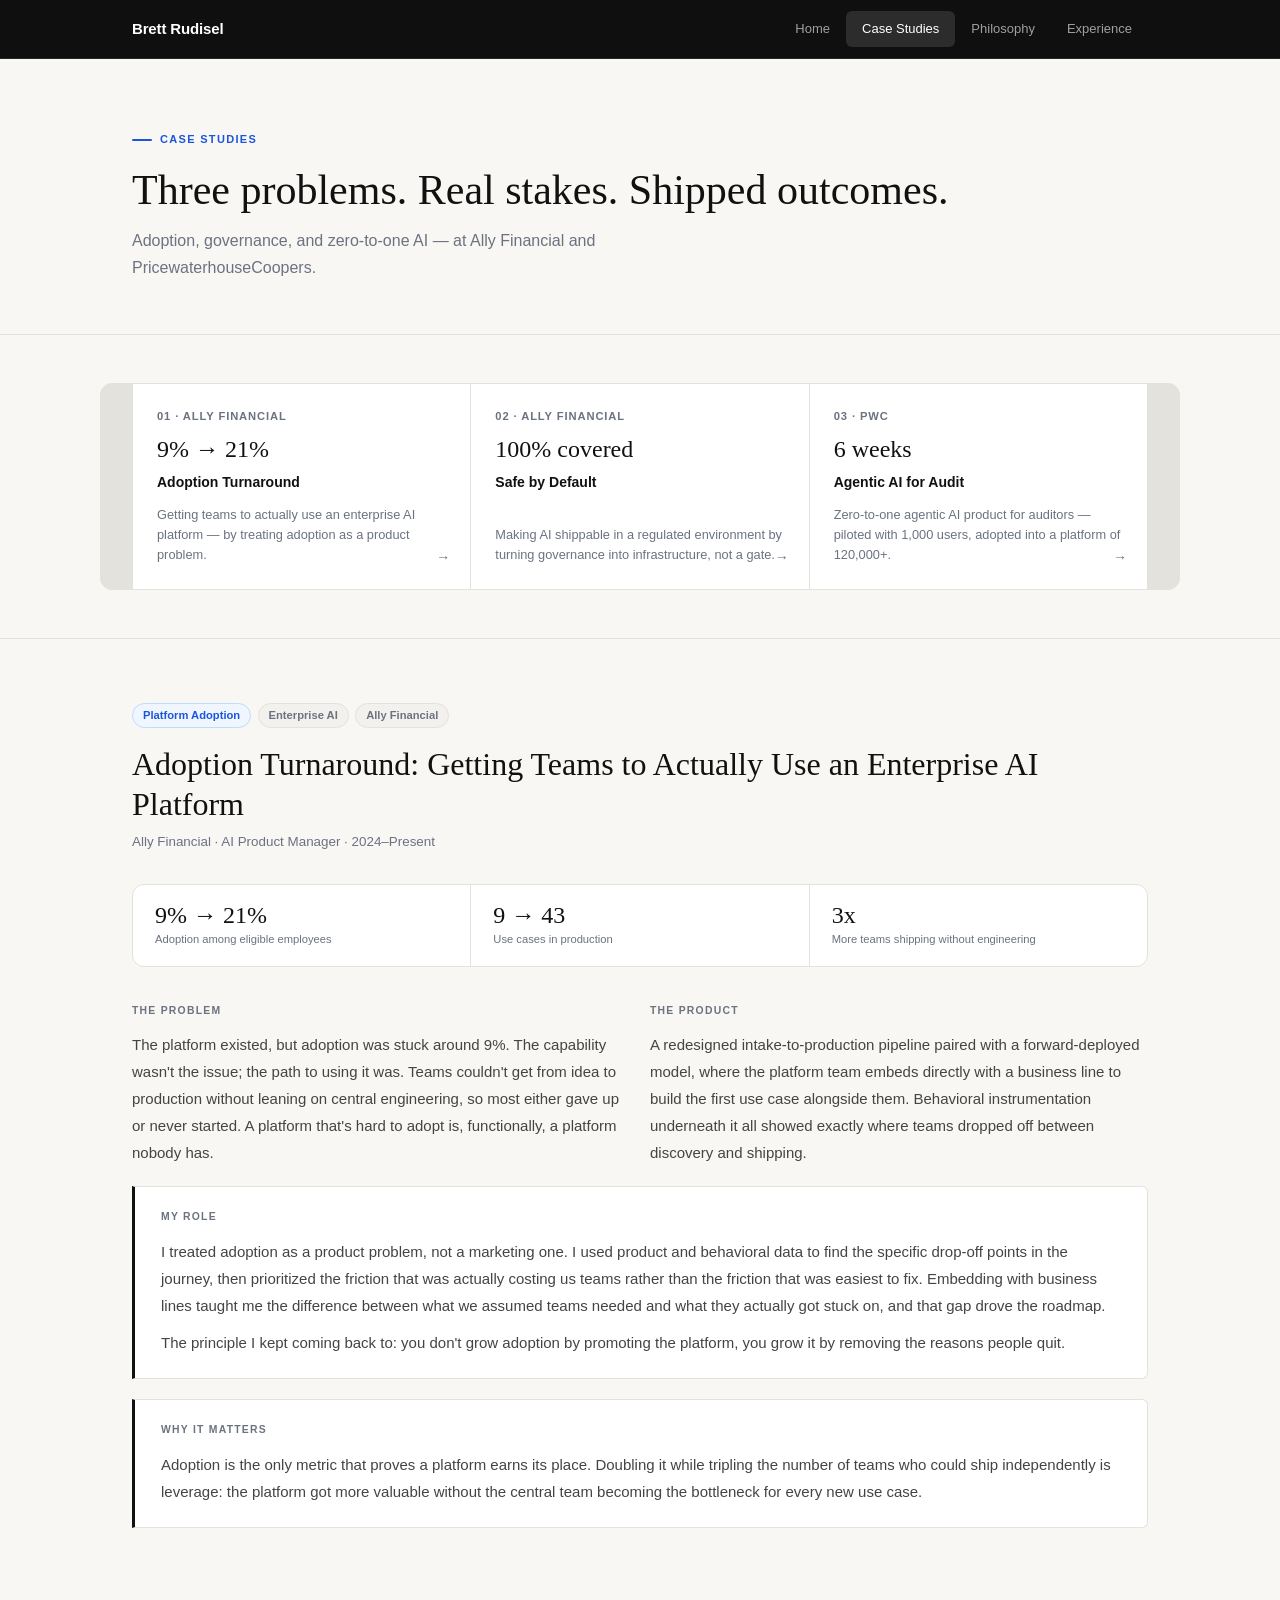
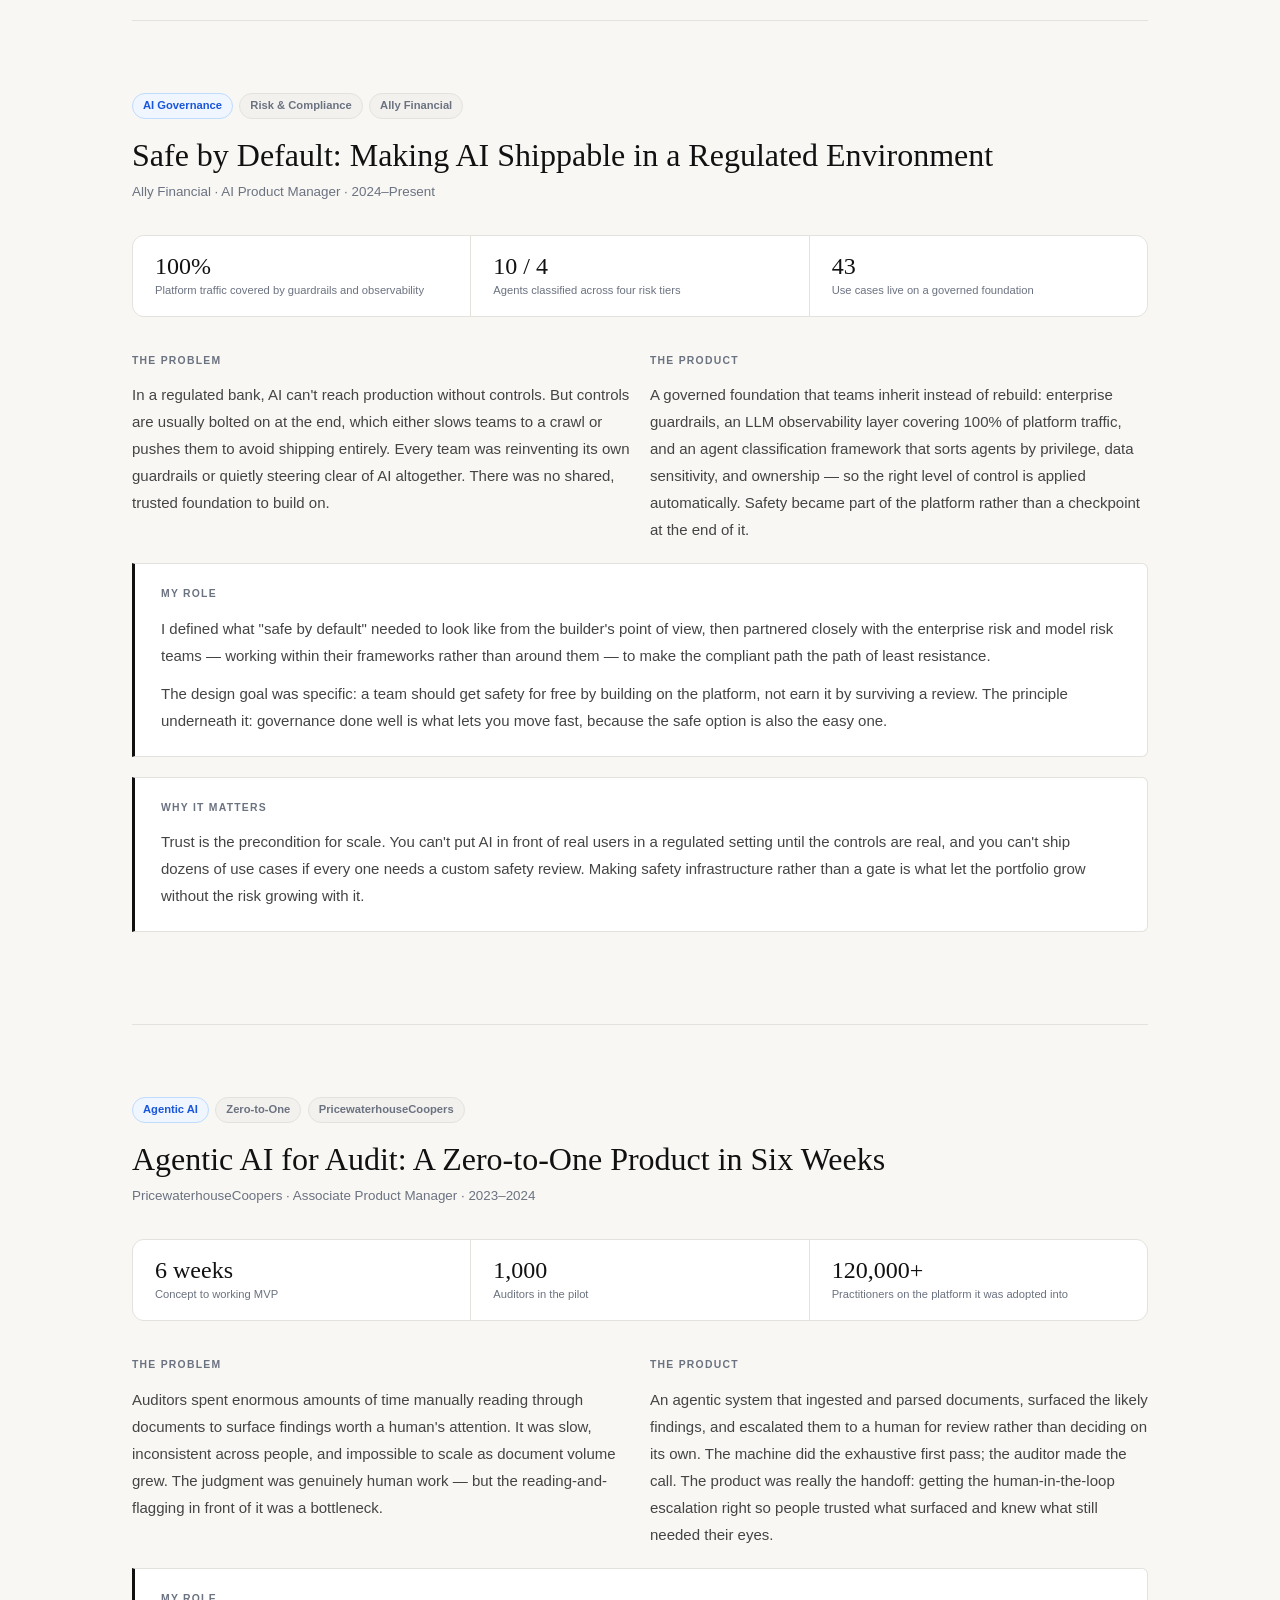
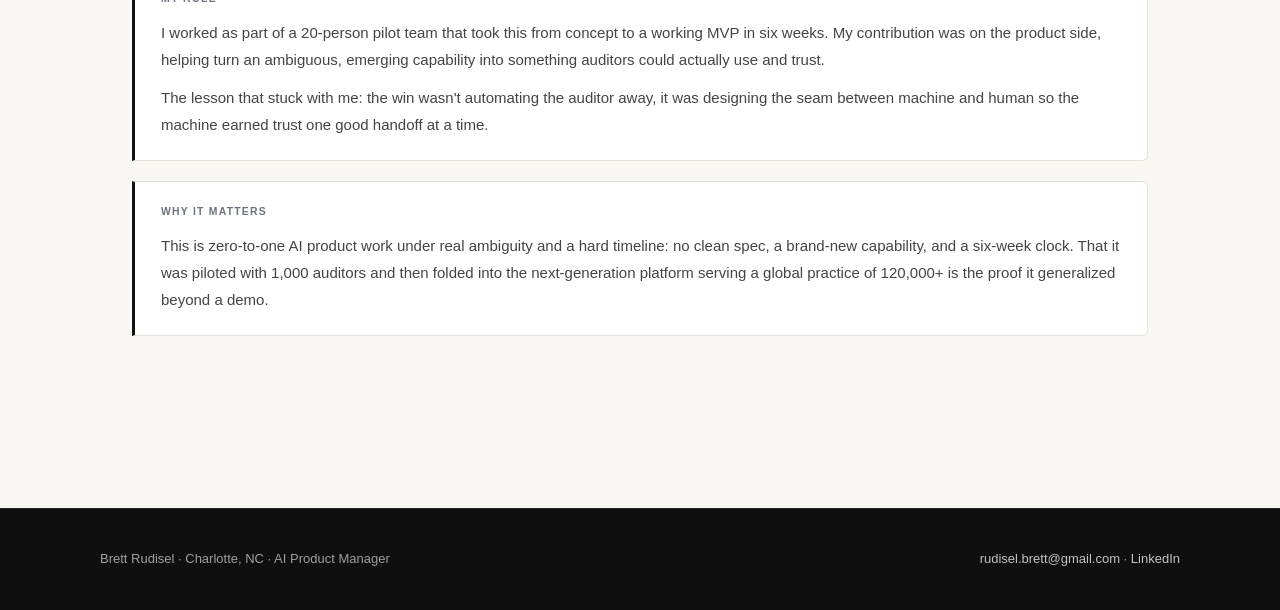
==== commit 4d9c54f8: "Update case studies with three sharp, narrative-driven studies 1. Adoption Turnaround: 9%→21%, 9→43 " ====
--- a/case-studies.html
+++ b/case-studies.html
@@ -25,40 +25,33 @@
   <section class="page-header">
     <div class="container">
       <p class="eyebrow">Case Studies</p>
-      <h1>Four products. One platform. Real outcomes.</h1>
-      <p class="page-sub">Each case study covers the problem, the product, my role, and what it produced — at Ally Financial and PwC.</p>
+      <h1>Three problems. Real stakes. Shipped outcomes.</h1>
+      <p class="page-sub">Adoption, governance, and zero-to-one AI — at Ally Financial and PricewaterhouseCoopers.</p>
     </div>
   </section>
 
-  <!-- CARD GRID — progressive disclosure, lets reader browse before diving in -->
+  <!-- CARD GRID -->
   <section class="cs-card-grid">
     <div class="container">
-      <a href="#ally-platform" class="cs-card">
+      <a href="#adoption" class="cs-card">
         <div class="cs-card-num">01 · Ally Financial</div>
-        <div class="cs-card-metric">4,500+ MAU</div>
-        <div class="cs-card-title">Enterprise GenAI Platform</div>
-        <div class="cs-card-desc">Building Ally.ai — a unified platform for safe, scalable AI across the enterprise.</div>
+        <div class="cs-card-metric">9% → 21%</div>
+        <div class="cs-card-title">Adoption Turnaround</div>
+        <div class="cs-card-desc">Getting teams to actually use an enterprise AI platform — by treating adoption as a product problem.</div>
         <span class="cs-card-arrow">→</span>
       </a>
-      <a href="#user-experience" class="cs-card">
+      <a href="#governance" class="cs-card">
         <div class="cs-card-num">02 · Ally Financial</div>
-        <div class="cs-card-metric">10–40% productivity</div>
-        <div class="cs-card-title">AI-Powered User Experience</div>
-        <div class="cs-card-desc">Document Q&A, summarization, and workflow copilots that made AI tangible for real users.</div>
+        <div class="cs-card-metric">100% covered</div>
+        <div class="cs-card-title">Safe by Default</div>
+        <div class="cs-card-desc">Making AI shippable in a regulated environment by turning governance into infrastructure, not a gate.</div>
         <span class="cs-card-arrow">→</span>
       </a>
       <a href="#agentic" class="cs-card">
-        <div class="cs-card-num">03 · Ally + PwC</div>
-        <div class="cs-card-metric">10+ agent workflows</div>
-        <div class="cs-card-title">Agentic Workflow Platform</div>
-        <div class="cs-card-desc">From assistive AI to autonomous systems — including PwC's Next Generation Audit initiative.</div>
-        <span class="cs-card-arrow">→</span>
-      </a>
-      <a href="#model-lifecycle" class="cs-card">
-        <div class="cs-card-num">04 · Ally Financial</div>
-        <div class="cs-card-metric">~30% faster onboarding</div>
-        <div class="cs-card-title">Model Lifecycle Platform</div>
-        <div class="cs-card-desc">Self-serve model discovery, onboarding, and deployment without heavy technical dependency.</div>
+        <div class="cs-card-num">03 · PwC</div>
+        <div class="cs-card-metric">6 weeks</div>
+        <div class="cs-card-title">Agentic AI for Audit</div>
+        <div class="cs-card-desc">Zero-to-one agentic AI product for auditors — piloted with 1,000 users, adopted into a platform of 120,000+.</div>
         <span class="cs-card-arrow">→</span>
       </a>
     </div>
@@ -67,94 +60,86 @@
   <div class="container cs-page">
 
     <!-- CASE STUDY 1 -->
-    <article class="cs" id="ally-platform">
+    <article class="cs" id="adoption">
       <div class="cs-header">
         <div class="cs-tags">
-          <span class="tag accent">Enterprise GenAI Platform</span>
-          <span class="tag">Adoption</span>
-          <span class="tag">AI Governance</span>
+          <span class="tag accent">Platform Adoption</span>
+          <span class="tag">Enterprise AI</span>
           <span class="tag">Ally Financial</span>
         </div>
-        <h2>Ally.ai — Building the Enterprise GenAI Platform</h2>
+        <h2>Adoption Turnaround: Getting Teams to Actually Use an Enterprise AI Platform</h2>
         <p class="cs-company">Ally Financial · AI Product Manager · 2024–Present</p>
       </div>
 
       <div class="metrics-strip">
-        <div class="metric"><div class="metric-val">4,500+</div><div class="metric-lbl">Monthly active users</div></div>
-        <div class="metric"><div class="metric-val">346K+</div><div class="metric-lbl">Prompts submitted</div></div>
-        <div class="metric"><div class="metric-val">~10,000</div><div class="metric-lbl">Employees with platform access</div></div>
-        <div class="metric"><div class="metric-val">~98%</div><div class="metric-lbl">Compliant AI usage via guardrails</div></div>
-        <div class="metric"><div class="metric-val">100+</div><div class="metric-lbl">AI use cases enabled</div></div>
+        <div class="metric"><div class="metric-val">9% → 21%</div><div class="metric-lbl">Adoption among eligible employees</div></div>
+        <div class="metric"><div class="metric-val">9 → 43</div><div class="metric-lbl">Use cases in production</div></div>
+        <div class="metric"><div class="metric-val">3x</div><div class="metric-lbl">More teams shipping without engineering</div></div>
       </div>
 
       <div class="cs-two-col">
         <div class="cs-block">
           <h3>The Problem</h3>
-          <p>AI adoption across the enterprise was fragmented. There was no centralized experience for interacting with models, guardrails for PII and compliance were inconsistent, and access to AI was limited across the organization. Teams were solving the same problems in isolation — or not solving them at all.</p>
+          <p>The platform existed, but adoption was stuck around 9%. The capability wasn't the issue; the path to using it was. Teams couldn't get from idea to production without leaning on central engineering, so most either gave up or never started. A platform that's hard to adopt is, functionally, a platform nobody has.</p>
         </div>
         <div class="cs-block">
           <h3>The Product</h3>
-          <p>A unified AI platform providing a chat-based interface for employees, APIs for embedding AI into internal products, guardrails for safe and compliant usage, and multimodal and structured output capabilities. One coherent surface where any employee could interact with AI and any team could build on top of it.</p>
+          <p>A redesigned intake-to-production pipeline paired with a forward-deployed model, where the platform team embeds directly with a business line to build the first use case alongside them. Behavioral instrumentation underneath it all showed exactly where teams dropped off between discovery and shipping.</p>
         </div>
       </div>
 
       <div class="cs-callout">
         <h3>My Role</h3>
-        <p>I owned the platform roadmap and prioritization, defined core capabilities (chat, APIs, guardrails), and partnered across engineering, risk, and leadership to ship them. I used platform usage data — prompt volume, feature adoption, drop-off patterns — to continuously inform what to build next. Prioritization wasn't intuition; it was telemetry translated into roadmap decisions.</p>
+        <p>I treated adoption as a product problem, not a marketing one. I used product and behavioral data to find the specific drop-off points in the journey, then prioritized the friction that was actually costing us teams rather than the friction that was easiest to fix. Embedding with business lines taught me the difference between what we assumed teams needed and what they actually got stuck on, and that gap drove the roadmap.</p>
+        <p>The principle I kept coming back to: you don't grow adoption by promoting the platform, you grow it by removing the reasons people quit.</p>
       </div>
 
       <div class="cs-callout">
         <h3>Why It Matters</h3>
-        <p>Before Ally.ai, AI at the enterprise level was a capability available to a few technical teams. After it, AI was accessible and safe for everyday users — transforming how employees interact with data, tools, and workflows. The platform didn't just enable AI use cases; it made safe AI the default, not the exception.</p>
+        <p>Adoption is the only metric that proves a platform earns its place. Doubling it while tripling the number of teams who could ship independently is leverage: the platform got more valuable without the central team becoming the bottleneck for every new use case.</p>
       </div>
     </article>
 
     <div class="cs-divider"></div>
 
     <!-- CASE STUDY 2 -->
-    <article class="cs" id="user-experience">
+    <article class="cs" id="governance">
       <div class="cs-header">
         <div class="cs-tags">
-          <span class="tag accent">AI User Experience</span>
-          <span class="tag">Document Q&A</span>
-          <span class="tag">Workflow Copilots</span>
+          <span class="tag accent">AI Governance</span>
+          <span class="tag">Risk & Compliance</span>
           <span class="tag">Ally Financial</span>
         </div>
-        <h2>AI-Powered User Experience — Making AI Tangible for Real Users</h2>
+        <h2>Safe by Default: Making AI Shippable in a Regulated Environment</h2>
         <p class="cs-company">Ally Financial · AI Product Manager · 2024–Present</p>
       </div>
 
       <div class="metrics-strip">
-        <div class="metric"><div class="metric-val">Thousands</div><div class="metric-lbl">AI interactions across real user tasks</div></div>
-        <div class="metric"><div class="metric-val">10–40%</div><div class="metric-lbl">Productivity gains across teams</div></div>
-        <div class="metric"><div class="metric-val">4,500+</div><div class="metric-lbl">Active platform users</div></div>
+        <div class="metric"><div class="metric-val">100%</div><div class="metric-lbl">Platform traffic covered by guardrails and observability</div></div>
+        <div class="metric"><div class="metric-val">10 / 4</div><div class="metric-lbl">Agents classified across four risk tiers</div></div>
+        <div class="metric"><div class="metric-val">43</div><div class="metric-lbl">Use cases live on a governed foundation</div></div>
       </div>
 
       <div class="cs-two-col">
         <div class="cs-block">
           <h3>The Problem</h3>
-          <p>End users — PMs, ops teams, analysts — needed faster ways to extract insights from documents, help navigating complex internal processes, and assistance completing repetitive or knowledge-heavy tasks. Existing workflows were manual, time-intensive, and dependent on SMEs. The platform existed; the experiences that made it indispensable didn't yet.</p>
+          <p>In a regulated bank, AI can't reach production without controls. But controls are usually bolted on at the end, which either slows teams to a crawl or pushes them to avoid shipping entirely. Every team was reinventing its own guardrails or quietly steering clear of AI altogether. There was no shared, trusted foundation to build on.</p>
         </div>
         <div class="cs-block">
           <h3>The Product</h3>
-          <p>A set of user-facing AI experiences embedded into Ally.ai: Document Q&A (upload a document, ask questions, get answers), structured summarization tools, an onboarding assistant that guides users through tools and workflows, and workflow copilots that help users complete tasks and retrieve answers in real time.</p>
+          <p>A governed foundation that teams inherit instead of rebuild: enterprise guardrails, an LLM observability layer covering 100% of platform traffic, and an agent classification framework that sorts agents by privilege, data sensitivity, and ownership — so the right level of control is applied automatically. Safety became part of the platform rather than a checkpoint at the end of it.</p>
         </div>
       </div>
 
       <div class="cs-callout">
         <h3>My Role</h3>
-        <p>I identified the highest-value user workflows for AI augmentation — prioritized by frequency of task, time cost, and business impact. I defined the UX patterns for chat, document interaction, and copilots, then partnered with engineering to deliver experiences that were performant enough to trust and simple enough to actually use. The hardest part wasn't building the features; it was choosing which tasks were worth automating and which weren't.</p>
-      </div>
-
-      <div class="cs-two-col">
-        <div class="cs-block">
-          <h3>What Users Can Do</h3>
-          <p>Upload documents and query them instantly. Generate structured summaries without manual review. Ask questions about processes and get real-time guidance. Reduce reliance on SMEs for routine knowledge retrieval.</p>
-        </div>
-        <div class="cs-block">
-          <h3>Why It Matters</h3>
-          <p>This is where AI became real for users — not a platform in the abstract, but something they could touch, use, and rely on daily. The platform gave the organization the infrastructure; these experiences gave individual users a reason to show up.</p>
-        </div>
+        <p>I defined what "safe by default" needed to look like from the builder's point of view, then partnered closely with the enterprise risk and model risk teams — working within their frameworks rather than around them — to make the compliant path the path of least resistance.</p>
+        <p>The design goal was specific: a team should get safety for free by building on the platform, not earn it by surviving a review. The principle underneath it: governance done well is what lets you move fast, because the safe option is also the easy one.</p>
+      </div>
+
+      <div class="cs-callout">
+        <h3>Why It Matters</h3>
+        <p>Trust is the precondition for scale. You can't put AI in front of real users in a regulated setting until the controls are real, and you can't ship dozens of use cases if every one needs a custom safety review. Making safety infrastructure rather than a gate is what let the portfolio grow without the risk growing with it.</p>
       </div>
     </article>
 
@@ -164,83 +149,40 @@
     <article class="cs" id="agentic">
       <div class="cs-header">
         <div class="cs-tags">
-          <span class="tag accent">Agentic Workflows</span>
-          <span class="tag">Process Automation</span>
-          <span class="tag">PwC Tiger Team</span>
-          <span class="tag">Next Gen Audit</span>
-        </div>
-        <h2>Agentic Workflow Platform — From Assistive AI to Autonomous Systems</h2>
-        <p class="cs-company">Ally Financial + PwC Tiger Team · AI Product Manager · 2023–Present</p>
+          <span class="tag accent">Agentic AI</span>
+          <span class="tag">Zero-to-One</span>
+          <span class="tag">PricewaterhouseCoopers</span>
+        </div>
+        <h2>Agentic AI for Audit: A Zero-to-One Product in Six Weeks</h2>
+        <p class="cs-company">PricewaterhouseCoopers · Associate Product Manager · 2023–2024</p>
       </div>
 
       <div class="metrics-strip">
-        <div class="metric"><div class="metric-val">10+</div><div class="metric-lbl">Reusable agent workflows delivered</div></div>
-        <div class="metric"><div class="metric-val">10–40%</div><div class="metric-lbl">Productivity improvement targets</div></div>
-        <div class="metric"><div class="metric-val">↓</div><div class="metric-lbl">Manual effort in complex workflows</div></div>
+        <div class="metric"><div class="metric-val">6 weeks</div><div class="metric-lbl">Concept to working MVP</div></div>
+        <div class="metric"><div class="metric-val">1,000</div><div class="metric-lbl">Auditors in the pilot</div></div>
+        <div class="metric"><div class="metric-val">120,000+</div><div class="metric-lbl">Practitioners on the platform it was adopted into</div></div>
       </div>
 
       <div class="cs-two-col">
         <div class="cs-block">
           <h3>The Problem</h3>
-          <p>Operational workflows — especially in audit — were multi-step, manual, and difficult to scale. They depended on human review and coordination at each step, which created bottlenecks, introduced error, and made it impossible to increase throughput without increasing headcount.</p>
+          <p>Auditors spent enormous amounts of time manually reading through documents to surface findings worth a human's attention. It was slow, inconsistent across people, and impossible to scale as document volume grew. The judgment was genuinely human work — but the reading-and-flagging in front of it was a bottleneck.</p>
         </div>
         <div class="cs-block">
           <h3>The Product</h3>
-          <p>A platform enabling agentic workflows where AI agents orchestrate tasks across systems, analyze documents and data, and automate multi-step processes end to end. Use cases included audit workflow automation, document review and summarization, and process orchestration across tools. The architecture was built for reuse — each workflow pattern could be applied across contexts, not just the one it was built for.</p>
+          <p>An agentic system that ingested and parsed documents, surfaced the likely findings, and escalated them to a human for review rather than deciding on its own. The machine did the exhaustive first pass; the auditor made the call. The product was really the handoff: getting the human-in-the-loop escalation right so people trusted what surfaced and knew what still needed their eyes.</p>
         </div>
       </div>
 
       <div class="cs-callout">
         <h3>My Role</h3>
-        <p>I defined the agent product strategy and use cases, built the reusable agent pattern library, and partnered with PwC's Tiger Team on Next Generation Audit — an initiative to apply agentic AI to the most complex workflows in external audit. The key product decision was to prioritize reusability over customization: every agent workflow we built had to be generalizable, or we weren't building it. That constraint is what made 10+ reusable patterns possible instead of 10 one-off builds.</p>
+        <p>I worked as part of a 20-person pilot team that took this from concept to a working MVP in six weeks. My contribution was on the product side, helping turn an ambiguous, emerging capability into something auditors could actually use and trust.</p>
+        <p>The lesson that stuck with me: the win wasn't automating the auditor away, it was designing the seam between machine and human so the machine earned trust one good handoff at a time.</p>
       </div>
 
       <div class="cs-callout">
         <h3>Why It Matters</h3>
-        <p>Chat-based AI augments humans. Agentic AI replaces whole steps in a process. This work extended AI from something that helps people do tasks faster into something that does tasks autonomously — unlocking step-function gains in efficiency that assistive tools can't reach. It also raised the stakes: autonomous systems require more rigorous evaluation, tighter scoping, and clearer fallback paths than any other AI product category.</p>
-      </div>
-    </article>
-
-    <div class="cs-divider"></div>
-
-    <!-- CASE STUDY 4 -->
-    <article class="cs" id="model-lifecycle">
-      <div class="cs-header">
-        <div class="cs-tags">
-          <span class="tag accent">Model Lifecycle</span>
-          <span class="tag">AI Infrastructure</span>
-          <span class="tag">Self-Service</span>
-          <span class="tag">Ally Financial</span>
-        </div>
-        <h2>Model Lifecycle & Decision Platform — Making AI Usable and Understandable</h2>
-        <p class="cs-company">Ally Financial · AI Product Manager · 2024–Present</p>
-      </div>
-
-      <div class="metrics-strip">
-        <div class="metric"><div class="metric-val">100%</div><div class="metric-lbl">Standardized model onboarding</div></div>
-        <div class="metric"><div class="metric-val">~30%</div><div class="metric-lbl">Reduction in onboarding time</div></div>
-        <div class="metric"><div class="metric-val">Self-serve</div><div class="metric-lbl">Model selection and deployment</div></div>
-      </div>
-
-      <div class="cs-two-col">
-        <div class="cs-block">
-          <h3>The Problem</h3>
-          <p>Teams struggled to discover available models, compare cost and performance, and safely onboard and deploy them. Every model evaluation was ad hoc. Every onboarding was a one-off. There was no shared understanding of what was available, what it cost, or how to get it into production — which meant teams either made uninformed choices or went back to engineering every time.</p>
-        </div>
-        <div class="cs-block">
-          <h3>The Product</h3>
-          <p>A model lifecycle and discovery system combining a model registry UI for discovery and comparison, registration workflows for onboarding, activation controls for deployment, and lifecycle visibility across environments. Teams could find the right model, understand the tradeoffs, and move it toward production without heavy technical dependency.</p>
-        </div>
-      </div>
-
-      <div class="cs-callout">
-        <h3>My Role</h3>
-        <p>I defined the product requirements for discoverability — what metadata a team needs to make a model decision, and how to surface it without overwhelming them. I designed the onboarding and activation workflows and prioritized usability over completeness: a model registry that shows every possible attribute is a search engine. A good model registry shows the right attributes for the decision at hand. That distinction drove every design choice.</p>
-      </div>
-
-      <div class="cs-callout">
-        <h3>Why It Matters</h3>
-        <p>This is the infrastructure layer that makes everything else sustainable. Without standardized model onboarding and lifecycle visibility, every new AI use case requires a custom engineering path to production. With it, teams can evaluate, onboard, and deploy models as a repeatable process — and the organization gets visibility into cost, performance, and risk across its entire model portfolio.</p>
+        <p>This is zero-to-one AI product work under real ambiguity and a hard timeline: no clean spec, a brand-new capability, and a six-week clock. That it was piloted with 1,000 auditors and then folded into the next-generation platform serving a global practice of 120,000+ is the proof it generalized beyond a demo.</p>
       </div>
     </article>
 
@@ -248,8 +190,8 @@
 </main>
 
 <footer>
-  <div class="container footer-inner">
-    <p>Brett Rudisel · Charlotte, NC</p>
+  <div class="footer-inner">
+    <p>Brett Rudisel · Charlotte, NC · AI Product Manager</p>
     <p><a href="mailto:rudisel.brett@gmail.com">rudisel.brett@gmail.com</a> · <a href="https://linkedin.com/in/brett-rudisel" target="_blank">LinkedIn</a></p>
   </div>
 </footer>
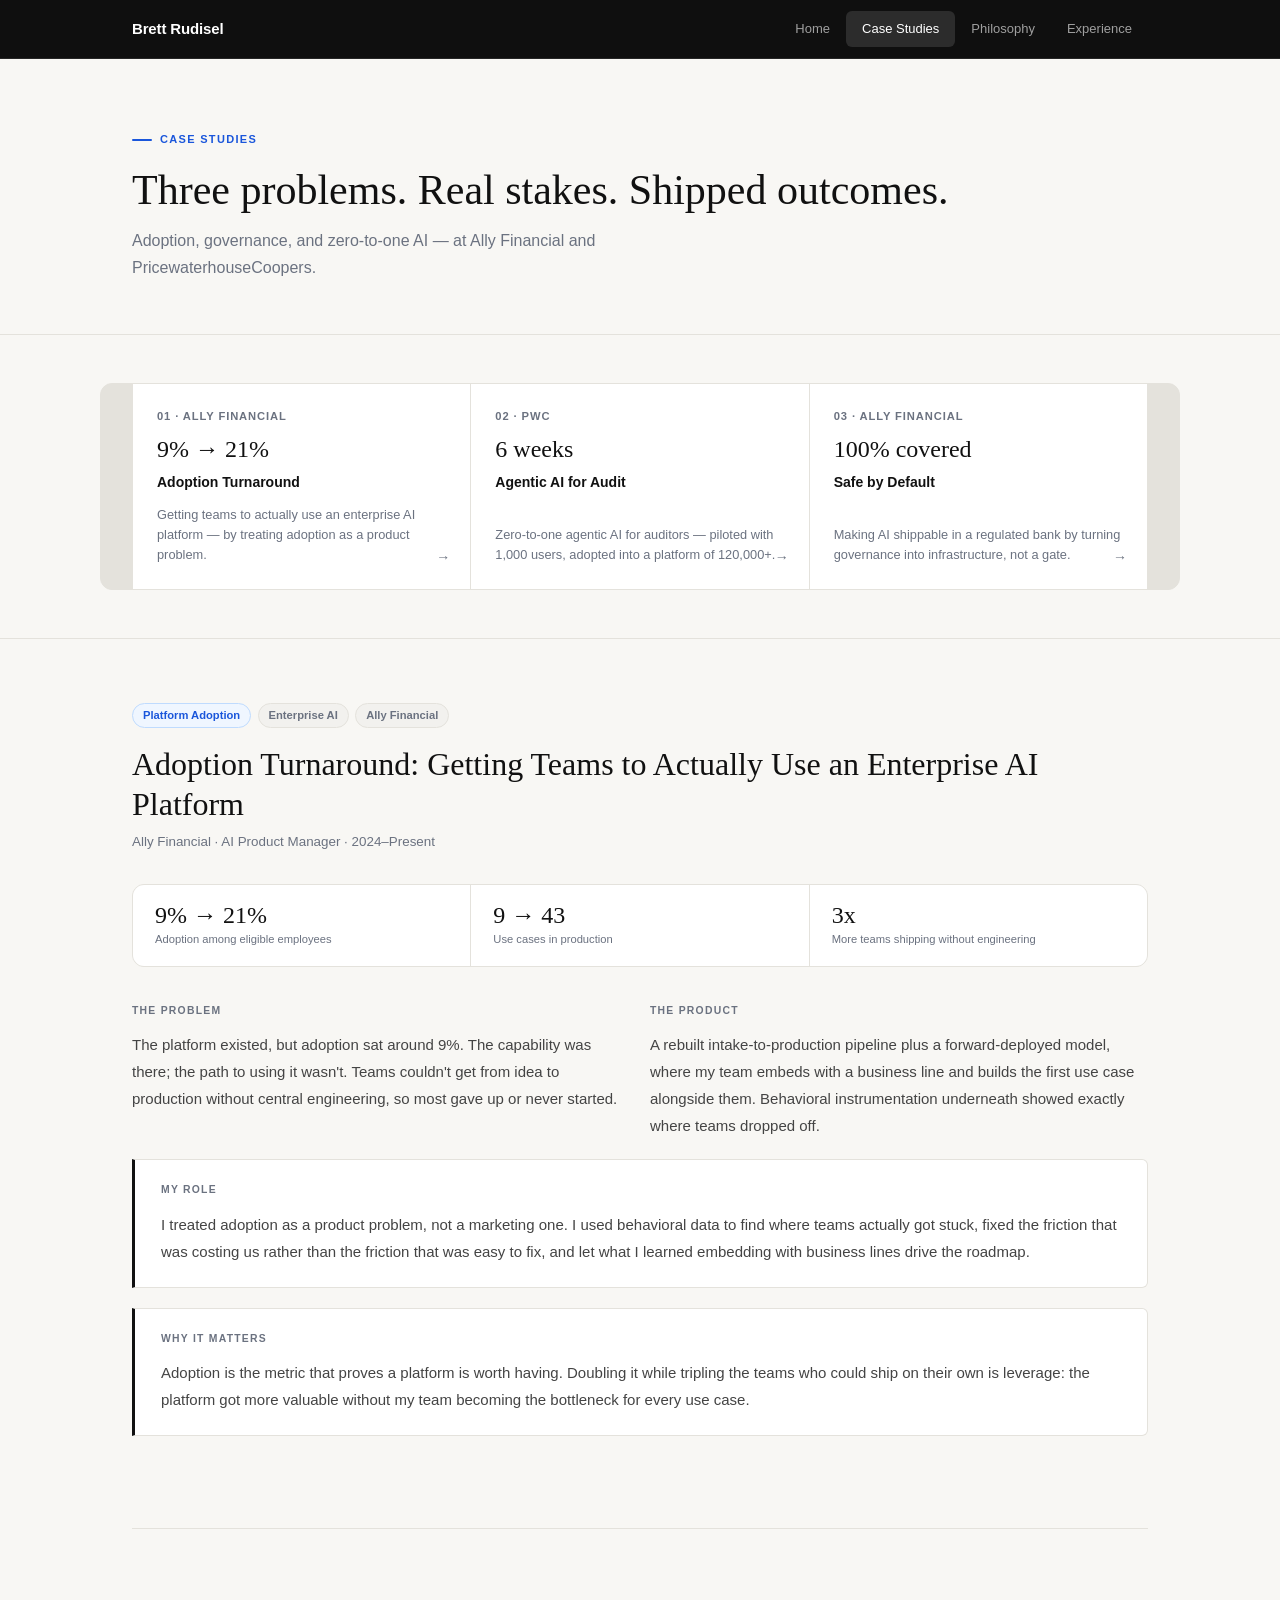
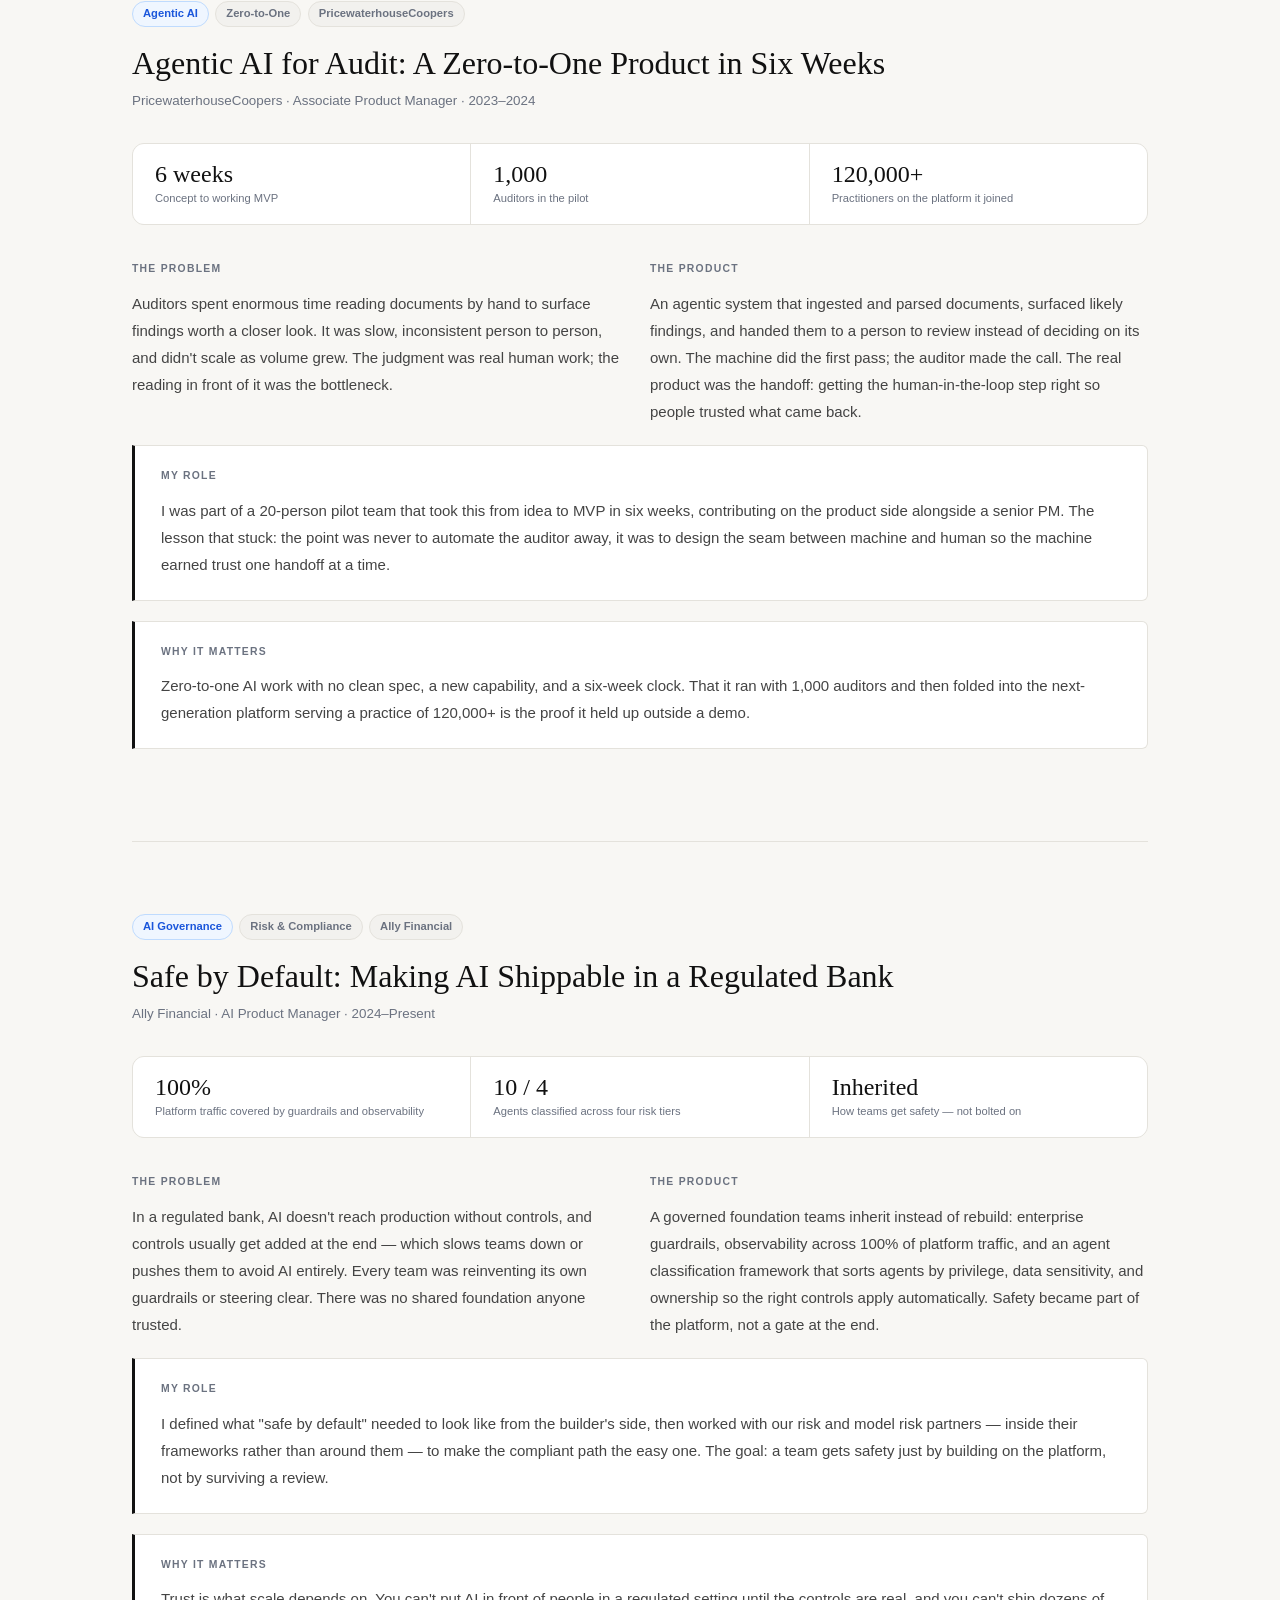
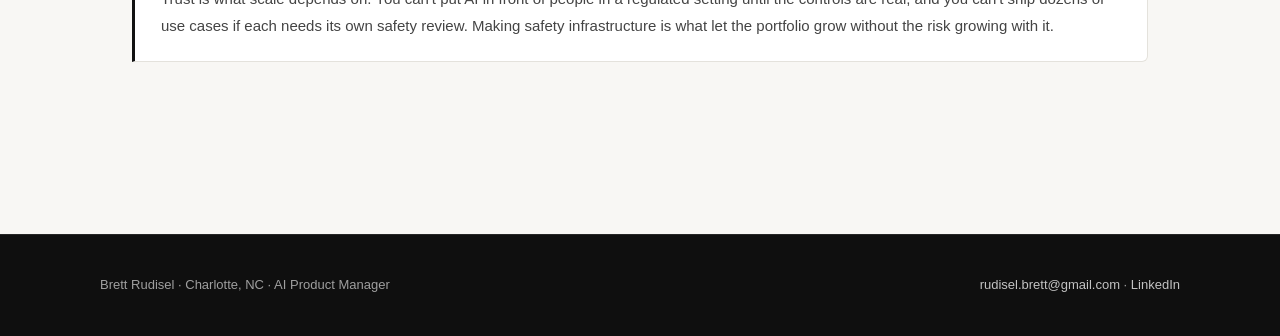
==== commit 3169c9c4: "Update case studies with tighter narrative writing Co-Authored-By: Claude Sonnet 4.6 <noreply@anthro" ====
--- a/case-studies.html
+++ b/case-studies.html
@@ -40,18 +40,18 @@
         <div class="cs-card-desc">Getting teams to actually use an enterprise AI platform — by treating adoption as a product problem.</div>
         <span class="cs-card-arrow">→</span>
       </a>
+      <a href="#agentic" class="cs-card">
+        <div class="cs-card-num">02 · PwC</div>
+        <div class="cs-card-metric">6 weeks</div>
+        <div class="cs-card-title">Agentic AI for Audit</div>
+        <div class="cs-card-desc">Zero-to-one agentic AI for auditors — piloted with 1,000 users, adopted into a platform of 120,000+.</div>
+        <span class="cs-card-arrow">→</span>
+      </a>
       <a href="#governance" class="cs-card">
-        <div class="cs-card-num">02 · Ally Financial</div>
+        <div class="cs-card-num">03 · Ally Financial</div>
         <div class="cs-card-metric">100% covered</div>
         <div class="cs-card-title">Safe by Default</div>
-        <div class="cs-card-desc">Making AI shippable in a regulated environment by turning governance into infrastructure, not a gate.</div>
-        <span class="cs-card-arrow">→</span>
-      </a>
-      <a href="#agentic" class="cs-card">
-        <div class="cs-card-num">03 · PwC</div>
-        <div class="cs-card-metric">6 weeks</div>
-        <div class="cs-card-title">Agentic AI for Audit</div>
-        <div class="cs-card-desc">Zero-to-one agentic AI product for auditors — piloted with 1,000 users, adopted into a platform of 120,000+.</div>
+        <div class="cs-card-desc">Making AI shippable in a regulated bank by turning governance into infrastructure, not a gate.</div>
         <span class="cs-card-arrow">→</span>
       </a>
     </div>
@@ -80,72 +80,28 @@
       <div class="cs-two-col">
         <div class="cs-block">
           <h3>The Problem</h3>
-          <p>The platform existed, but adoption was stuck around 9%. The capability wasn't the issue; the path to using it was. Teams couldn't get from idea to production without leaning on central engineering, so most either gave up or never started. A platform that's hard to adopt is, functionally, a platform nobody has.</p>
+          <p>The platform existed, but adoption sat around 9%. The capability was there; the path to using it wasn't. Teams couldn't get from idea to production without central engineering, so most gave up or never started.</p>
         </div>
         <div class="cs-block">
           <h3>The Product</h3>
-          <p>A redesigned intake-to-production pipeline paired with a forward-deployed model, where the platform team embeds directly with a business line to build the first use case alongside them. Behavioral instrumentation underneath it all showed exactly where teams dropped off between discovery and shipping.</p>
+          <p>A rebuilt intake-to-production pipeline plus a forward-deployed model, where my team embeds with a business line and builds the first use case alongside them. Behavioral instrumentation underneath showed exactly where teams dropped off.</p>
         </div>
       </div>
 
       <div class="cs-callout">
         <h3>My Role</h3>
-        <p>I treated adoption as a product problem, not a marketing one. I used product and behavioral data to find the specific drop-off points in the journey, then prioritized the friction that was actually costing us teams rather than the friction that was easiest to fix. Embedding with business lines taught me the difference between what we assumed teams needed and what they actually got stuck on, and that gap drove the roadmap.</p>
-        <p>The principle I kept coming back to: you don't grow adoption by promoting the platform, you grow it by removing the reasons people quit.</p>
+        <p>I treated adoption as a product problem, not a marketing one. I used behavioral data to find where teams actually got stuck, fixed the friction that was costing us rather than the friction that was easy to fix, and let what I learned embedding with business lines drive the roadmap.</p>
       </div>
 
       <div class="cs-callout">
         <h3>Why It Matters</h3>
-        <p>Adoption is the only metric that proves a platform earns its place. Doubling it while tripling the number of teams who could ship independently is leverage: the platform got more valuable without the central team becoming the bottleneck for every new use case.</p>
+        <p>Adoption is the metric that proves a platform is worth having. Doubling it while tripling the teams who could ship on their own is leverage: the platform got more valuable without my team becoming the bottleneck for every use case.</p>
       </div>
     </article>
 
     <div class="cs-divider"></div>
 
     <!-- CASE STUDY 2 -->
-    <article class="cs" id="governance">
-      <div class="cs-header">
-        <div class="cs-tags">
-          <span class="tag accent">AI Governance</span>
-          <span class="tag">Risk & Compliance</span>
-          <span class="tag">Ally Financial</span>
-        </div>
-        <h2>Safe by Default: Making AI Shippable in a Regulated Environment</h2>
-        <p class="cs-company">Ally Financial · AI Product Manager · 2024–Present</p>
-      </div>
-
-      <div class="metrics-strip">
-        <div class="metric"><div class="metric-val">100%</div><div class="metric-lbl">Platform traffic covered by guardrails and observability</div></div>
-        <div class="metric"><div class="metric-val">10 / 4</div><div class="metric-lbl">Agents classified across four risk tiers</div></div>
-        <div class="metric"><div class="metric-val">43</div><div class="metric-lbl">Use cases live on a governed foundation</div></div>
-      </div>
-
-      <div class="cs-two-col">
-        <div class="cs-block">
-          <h3>The Problem</h3>
-          <p>In a regulated bank, AI can't reach production without controls. But controls are usually bolted on at the end, which either slows teams to a crawl or pushes them to avoid shipping entirely. Every team was reinventing its own guardrails or quietly steering clear of AI altogether. There was no shared, trusted foundation to build on.</p>
-        </div>
-        <div class="cs-block">
-          <h3>The Product</h3>
-          <p>A governed foundation that teams inherit instead of rebuild: enterprise guardrails, an LLM observability layer covering 100% of platform traffic, and an agent classification framework that sorts agents by privilege, data sensitivity, and ownership — so the right level of control is applied automatically. Safety became part of the platform rather than a checkpoint at the end of it.</p>
-        </div>
-      </div>
-
-      <div class="cs-callout">
-        <h3>My Role</h3>
-        <p>I defined what "safe by default" needed to look like from the builder's point of view, then partnered closely with the enterprise risk and model risk teams — working within their frameworks rather than around them — to make the compliant path the path of least resistance.</p>
-        <p>The design goal was specific: a team should get safety for free by building on the platform, not earn it by surviving a review. The principle underneath it: governance done well is what lets you move fast, because the safe option is also the easy one.</p>
-      </div>
-
-      <div class="cs-callout">
-        <h3>Why It Matters</h3>
-        <p>Trust is the precondition for scale. You can't put AI in front of real users in a regulated setting until the controls are real, and you can't ship dozens of use cases if every one needs a custom safety review. Making safety infrastructure rather than a gate is what let the portfolio grow without the risk growing with it.</p>
-      </div>
-    </article>
-
-    <div class="cs-divider"></div>
-
-    <!-- CASE STUDY 3 -->
     <article class="cs" id="agentic">
       <div class="cs-header">
         <div class="cs-tags">
@@ -160,29 +116,70 @@
       <div class="metrics-strip">
         <div class="metric"><div class="metric-val">6 weeks</div><div class="metric-lbl">Concept to working MVP</div></div>
         <div class="metric"><div class="metric-val">1,000</div><div class="metric-lbl">Auditors in the pilot</div></div>
-        <div class="metric"><div class="metric-val">120,000+</div><div class="metric-lbl">Practitioners on the platform it was adopted into</div></div>
+        <div class="metric"><div class="metric-val">120,000+</div><div class="metric-lbl">Practitioners on the platform it joined</div></div>
       </div>
 
       <div class="cs-two-col">
         <div class="cs-block">
           <h3>The Problem</h3>
-          <p>Auditors spent enormous amounts of time manually reading through documents to surface findings worth a human's attention. It was slow, inconsistent across people, and impossible to scale as document volume grew. The judgment was genuinely human work — but the reading-and-flagging in front of it was a bottleneck.</p>
+          <p>Auditors spent enormous time reading documents by hand to surface findings worth a closer look. It was slow, inconsistent person to person, and didn't scale as volume grew. The judgment was real human work; the reading in front of it was the bottleneck.</p>
         </div>
         <div class="cs-block">
           <h3>The Product</h3>
-          <p>An agentic system that ingested and parsed documents, surfaced the likely findings, and escalated them to a human for review rather than deciding on its own. The machine did the exhaustive first pass; the auditor made the call. The product was really the handoff: getting the human-in-the-loop escalation right so people trusted what surfaced and knew what still needed their eyes.</p>
+          <p>An agentic system that ingested and parsed documents, surfaced likely findings, and handed them to a person to review instead of deciding on its own. The machine did the first pass; the auditor made the call. The real product was the handoff: getting the human-in-the-loop step right so people trusted what came back.</p>
         </div>
       </div>
 
       <div class="cs-callout">
         <h3>My Role</h3>
-        <p>I worked as part of a 20-person pilot team that took this from concept to a working MVP in six weeks. My contribution was on the product side, helping turn an ambiguous, emerging capability into something auditors could actually use and trust.</p>
-        <p>The lesson that stuck with me: the win wasn't automating the auditor away, it was designing the seam between machine and human so the machine earned trust one good handoff at a time.</p>
+        <p>I was part of a 20-person pilot team that took this from idea to MVP in six weeks, contributing on the product side alongside a senior PM. The lesson that stuck: the point was never to automate the auditor away, it was to design the seam between machine and human so the machine earned trust one handoff at a time.</p>
       </div>
 
       <div class="cs-callout">
         <h3>Why It Matters</h3>
-        <p>This is zero-to-one AI product work under real ambiguity and a hard timeline: no clean spec, a brand-new capability, and a six-week clock. That it was piloted with 1,000 auditors and then folded into the next-generation platform serving a global practice of 120,000+ is the proof it generalized beyond a demo.</p>
+        <p>Zero-to-one AI work with no clean spec, a new capability, and a six-week clock. That it ran with 1,000 auditors and then folded into the next-generation platform serving a practice of 120,000+ is the proof it held up outside a demo.</p>
+      </div>
+    </article>
+
+    <div class="cs-divider"></div>
+
+    <!-- CASE STUDY 3 -->
+    <article class="cs" id="governance">
+      <div class="cs-header">
+        <div class="cs-tags">
+          <span class="tag accent">AI Governance</span>
+          <span class="tag">Risk & Compliance</span>
+          <span class="tag">Ally Financial</span>
+        </div>
+        <h2>Safe by Default: Making AI Shippable in a Regulated Bank</h2>
+        <p class="cs-company">Ally Financial · AI Product Manager · 2024–Present</p>
+      </div>
+
+      <div class="metrics-strip">
+        <div class="metric"><div class="metric-val">100%</div><div class="metric-lbl">Platform traffic covered by guardrails and observability</div></div>
+        <div class="metric"><div class="metric-val">10 / 4</div><div class="metric-lbl">Agents classified across four risk tiers</div></div>
+        <div class="metric"><div class="metric-val">Inherited</div><div class="metric-lbl">How teams get safety — not bolted on</div></div>
+      </div>
+
+      <div class="cs-two-col">
+        <div class="cs-block">
+          <h3>The Problem</h3>
+          <p>In a regulated bank, AI doesn't reach production without controls, and controls usually get added at the end — which slows teams down or pushes them to avoid AI entirely. Every team was reinventing its own guardrails or steering clear. There was no shared foundation anyone trusted.</p>
+        </div>
+        <div class="cs-block">
+          <h3>The Product</h3>
+          <p>A governed foundation teams inherit instead of rebuild: enterprise guardrails, observability across 100% of platform traffic, and an agent classification framework that sorts agents by privilege, data sensitivity, and ownership so the right controls apply automatically. Safety became part of the platform, not a gate at the end.</p>
+        </div>
+      </div>
+
+      <div class="cs-callout">
+        <h3>My Role</h3>
+        <p>I defined what "safe by default" needed to look like from the builder's side, then worked with our risk and model risk partners — inside their frameworks rather than around them — to make the compliant path the easy one. The goal: a team gets safety just by building on the platform, not by surviving a review.</p>
+      </div>
+
+      <div class="cs-callout">
+        <h3>Why It Matters</h3>
+        <p>Trust is what scale depends on. You can't put AI in front of people in a regulated setting until the controls are real, and you can't ship dozens of use cases if each needs its own safety review. Making safety infrastructure is what let the portfolio grow without the risk growing with it.</p>
       </div>
     </article>
 
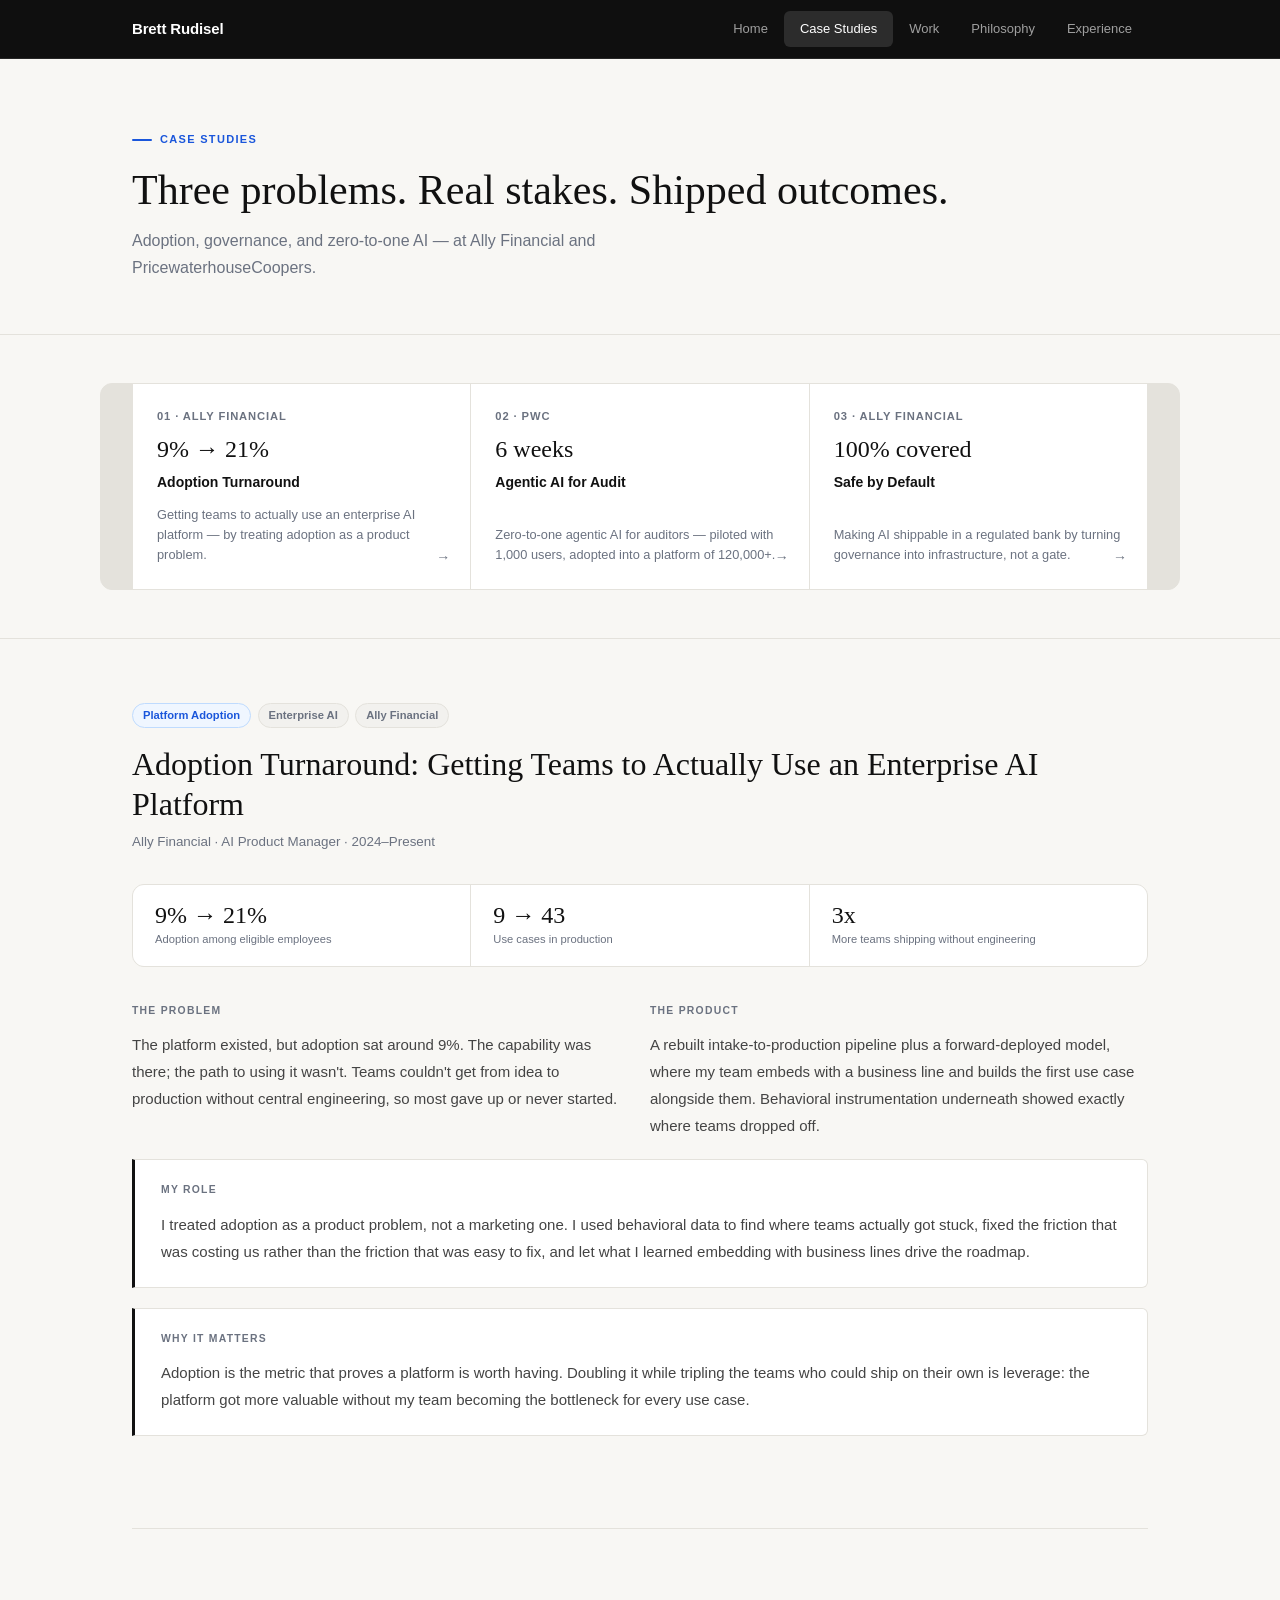
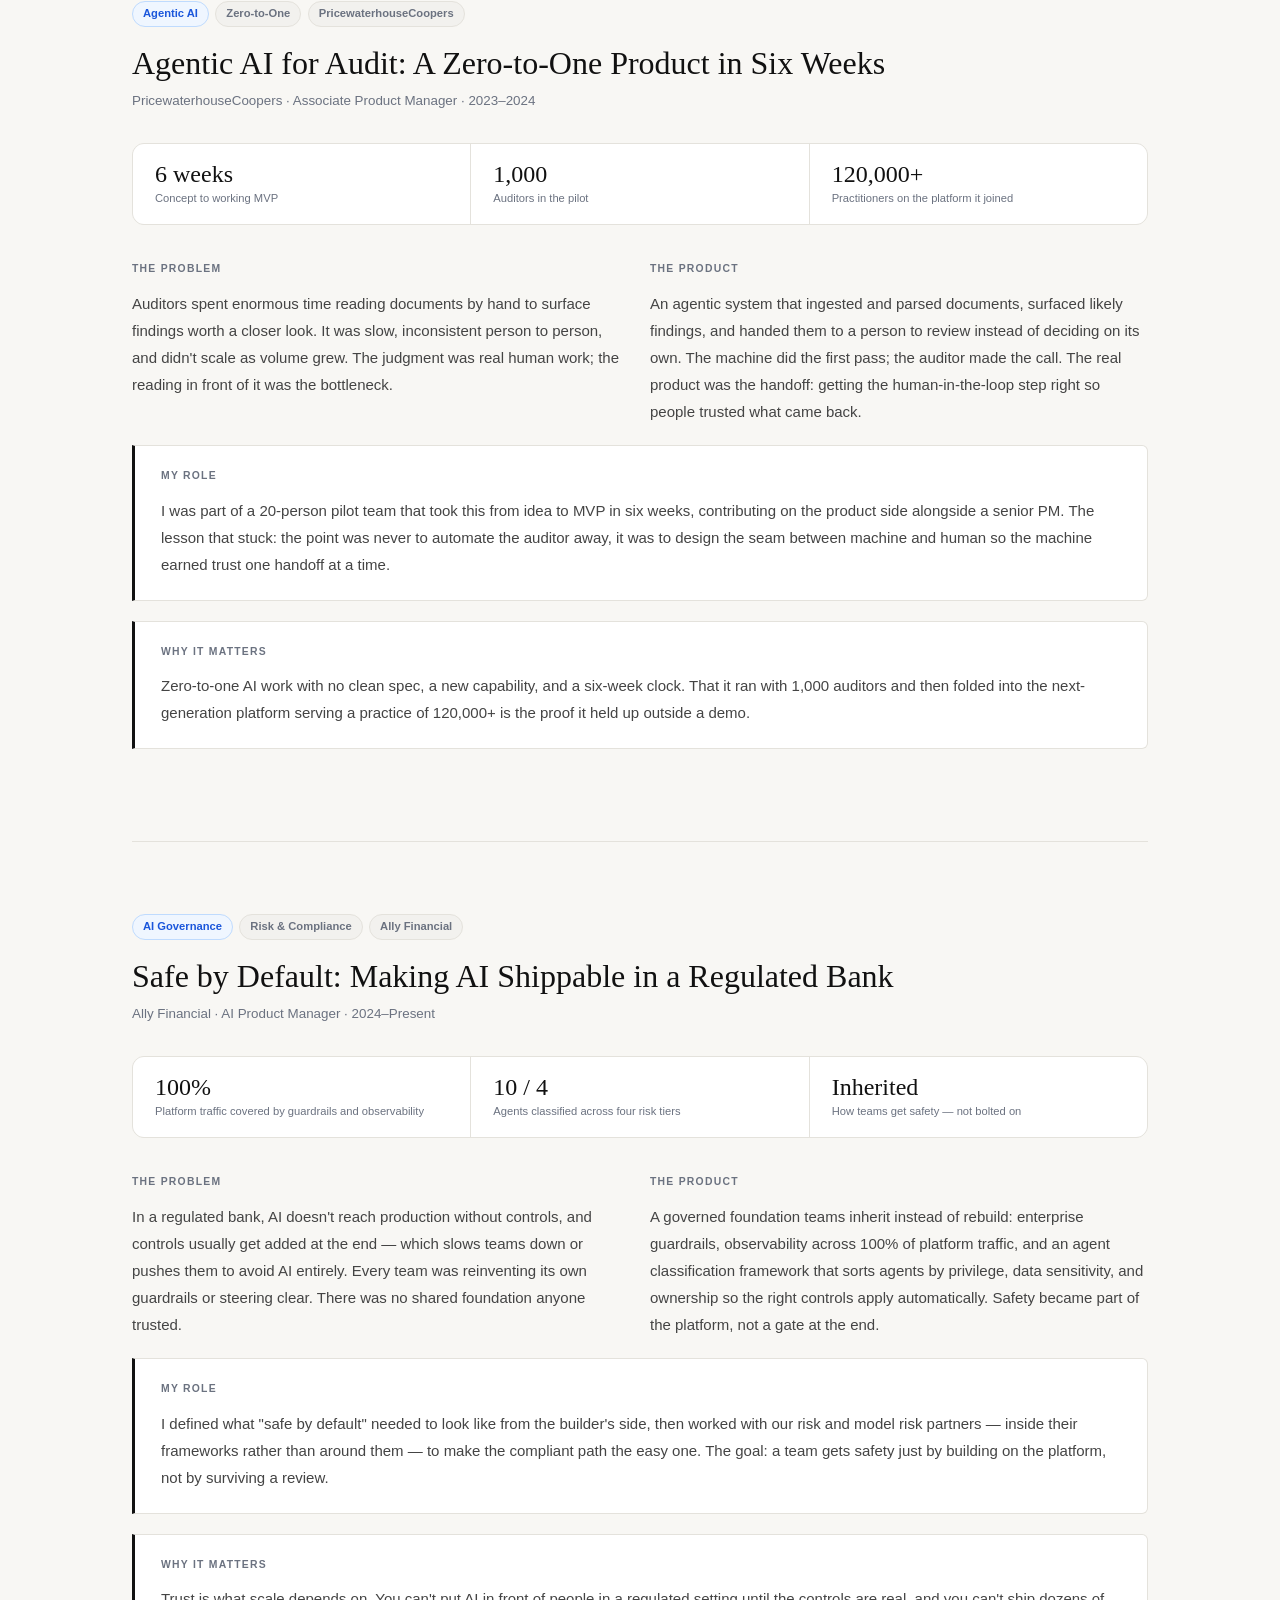
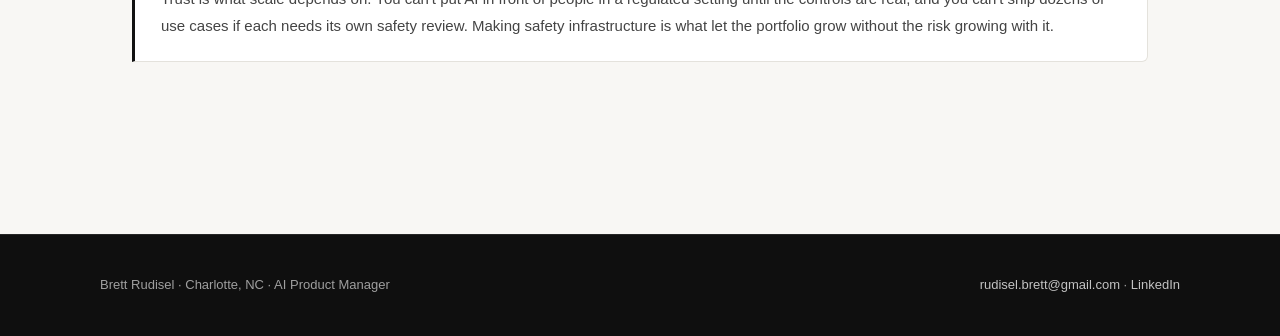
==== commit 46d05914: "Add Work page with full product catalog and nav links" ====
--- a/case-studies.html
+++ b/case-studies.html
@@ -14,6 +14,7 @@
     <ul class="nav-links">
       <li><a href="index.html">Home</a></li>
       <li><a href="case-studies.html" class="active">Case Studies</a></li>
+      <li><a href="work.html">Work</a></li>
       <li><a href="philosophy.html">Philosophy</a></li>
       <li><a href="experience.html">Experience</a></li>
     </ul>
--- a/assets/style.css
+++ b/assets/style.css
@@ -601,6 +601,63 @@
 .cert-yr { font-size: 0.775rem; color: var(--text-3); }
 
 /* ─────────────────────────────────────────
+   WORK PAGE
+───────────────────────────────────────── */
+.work-page { padding: 56px 2rem 88px; display: flex; flex-direction: column; gap: 0; }
+
+.work-section {
+  padding: 2.5rem 0;
+  border-bottom: 1px solid var(--border);
+}
+.work-section:first-child { padding-top: 0; }
+.work-section:last-child { border-bottom: none; }
+
+.work-section-header { margin-bottom: 1.25rem; }
+
+.work-section-meta {
+  display: flex; align-items: center; gap: 0.5rem;
+  margin-bottom: 0.6rem;
+}
+.work-company {
+  font-size: 0.7rem; font-weight: 700; letter-spacing: 0.06em; text-transform: uppercase;
+  color: var(--accent);
+  background: var(--accent-light);
+  padding: 3px 10px; border-radius: 100px;
+}
+.work-company-sep {
+  font-size: 0.75rem; color: var(--text-3); font-weight: 500;
+}
+
+.work-section-header h2 {
+  font-family: var(--serif);
+  font-size: 1.25rem; font-weight: normal;
+  margin-bottom: 0.35rem;
+}
+.work-section-desc {
+  font-size: 0.875rem; color: var(--text-3); line-height: 1.6;
+}
+
+.work-list {
+  list-style: none; padding: 0; margin: 0;
+  display: flex; flex-direction: column; gap: 0;
+}
+.work-list li {
+  font-size: 0.875rem; color: var(--text-2);
+  line-height: 1.7;
+  padding: 0.45rem 0;
+  border-bottom: 1px solid var(--bg-subtle);
+  display: flex; align-items: baseline; justify-content: space-between; gap: 1rem;
+}
+.work-list li:last-child { border-bottom: none; }
+
+.work-co {
+  font-size: 0.65rem; font-weight: 700; letter-spacing: 0.05em; text-transform: uppercase;
+  color: var(--text-3);
+  white-space: nowrap;
+  flex-shrink: 0;
+}
+
+/* ─────────────────────────────────────────
    FOOTER
 ───────────────────────────────────────── */
 footer {
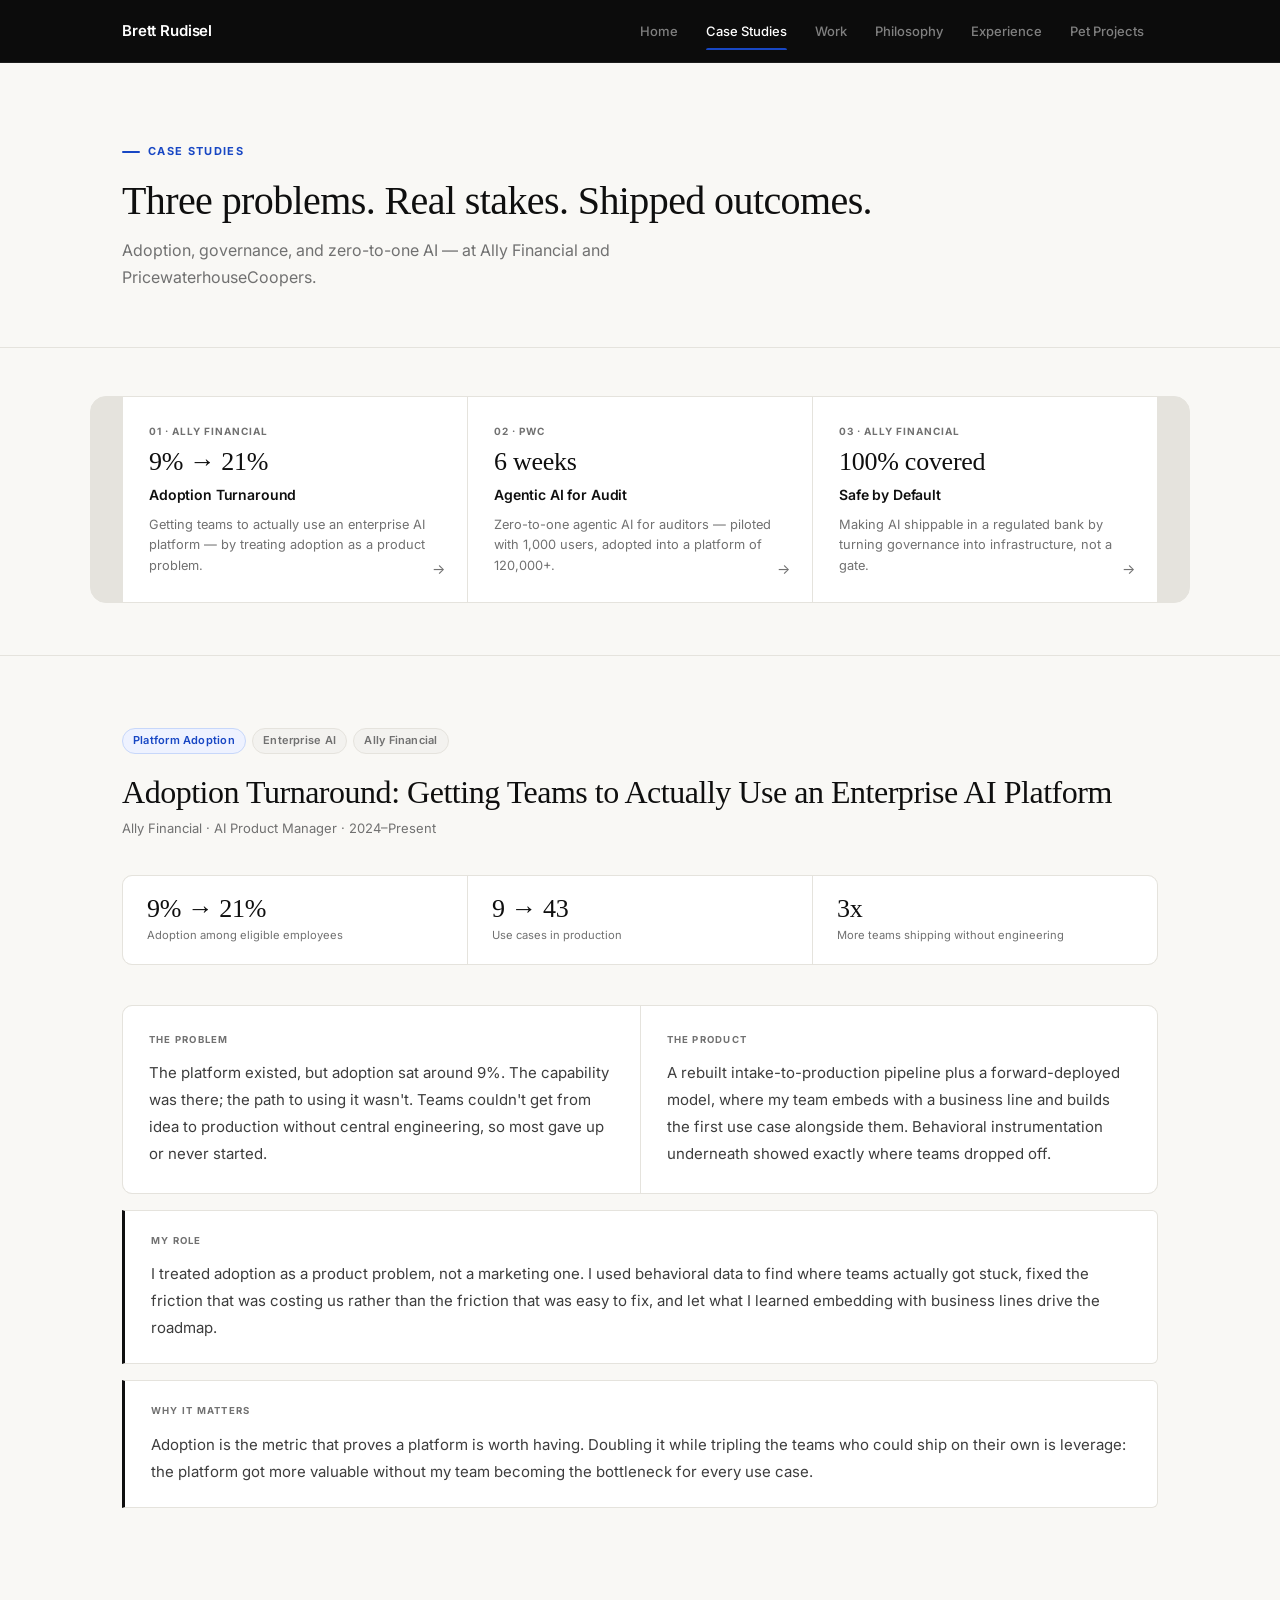
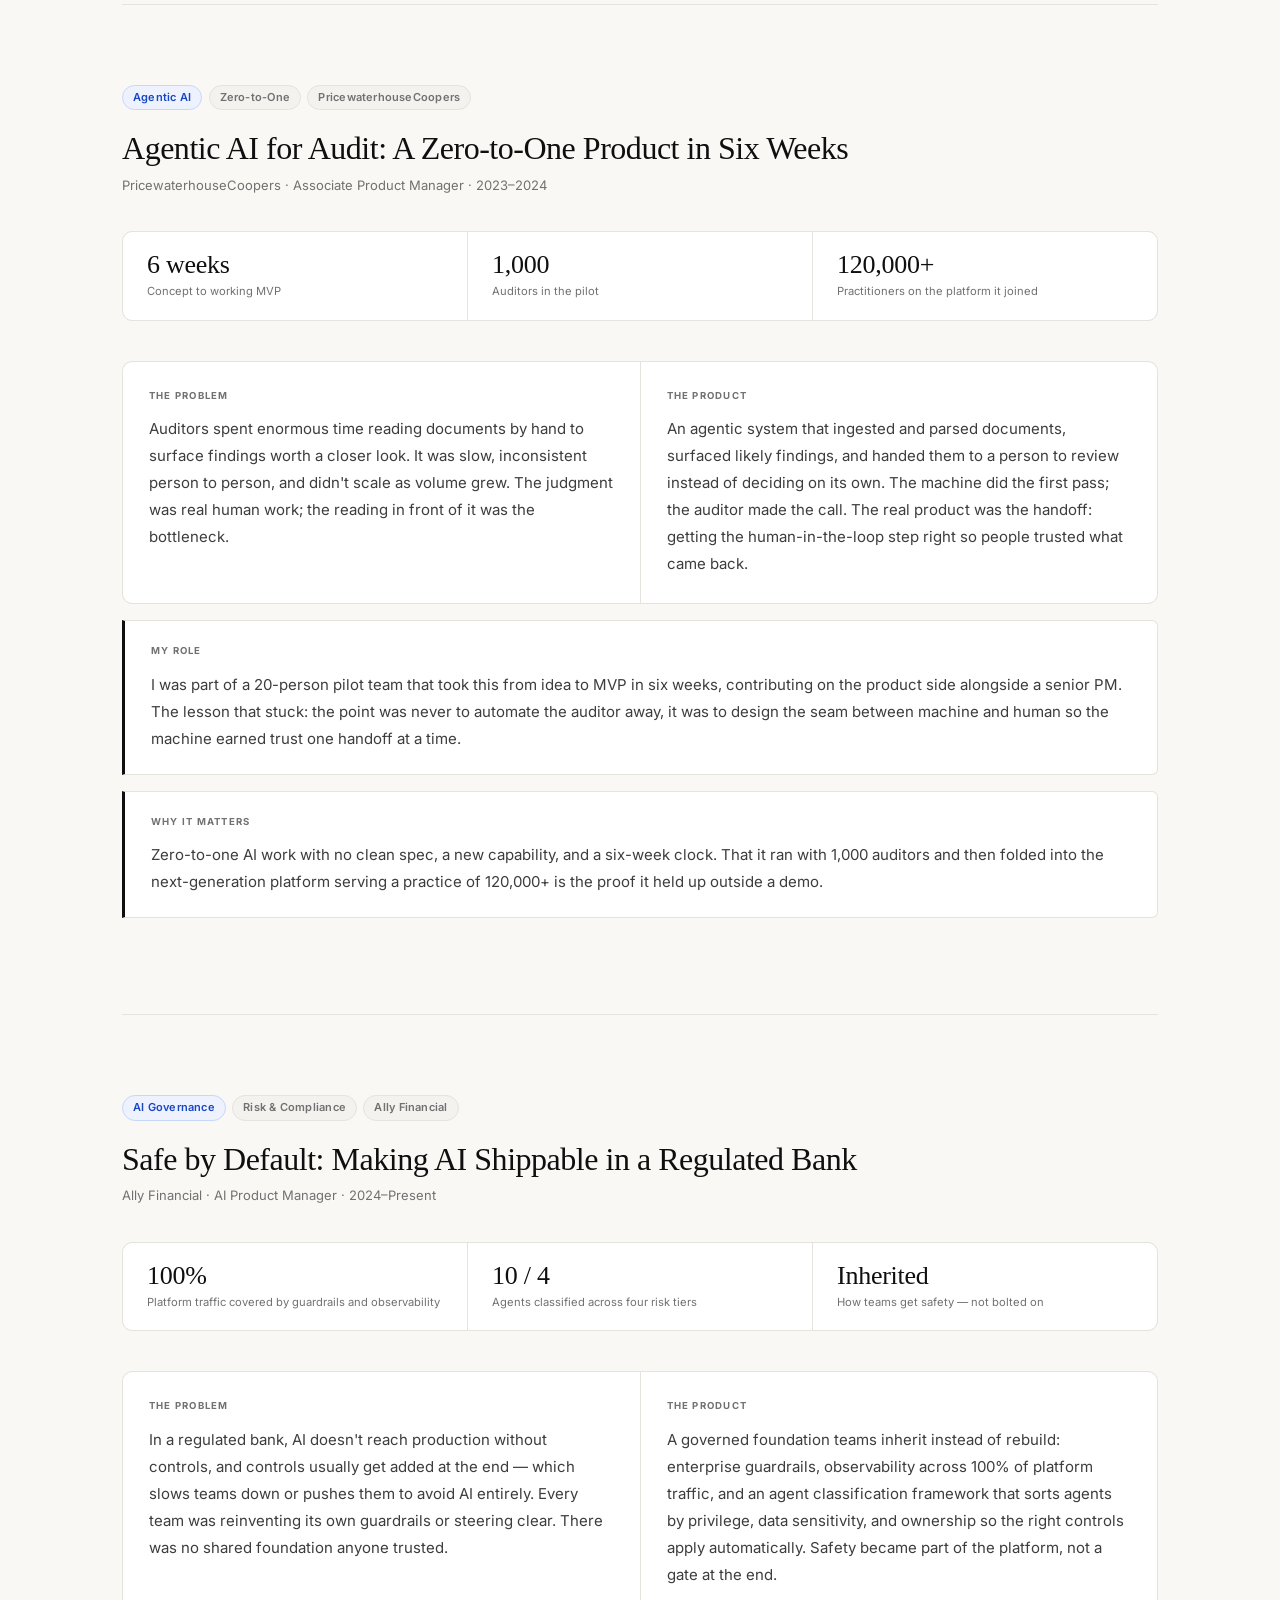
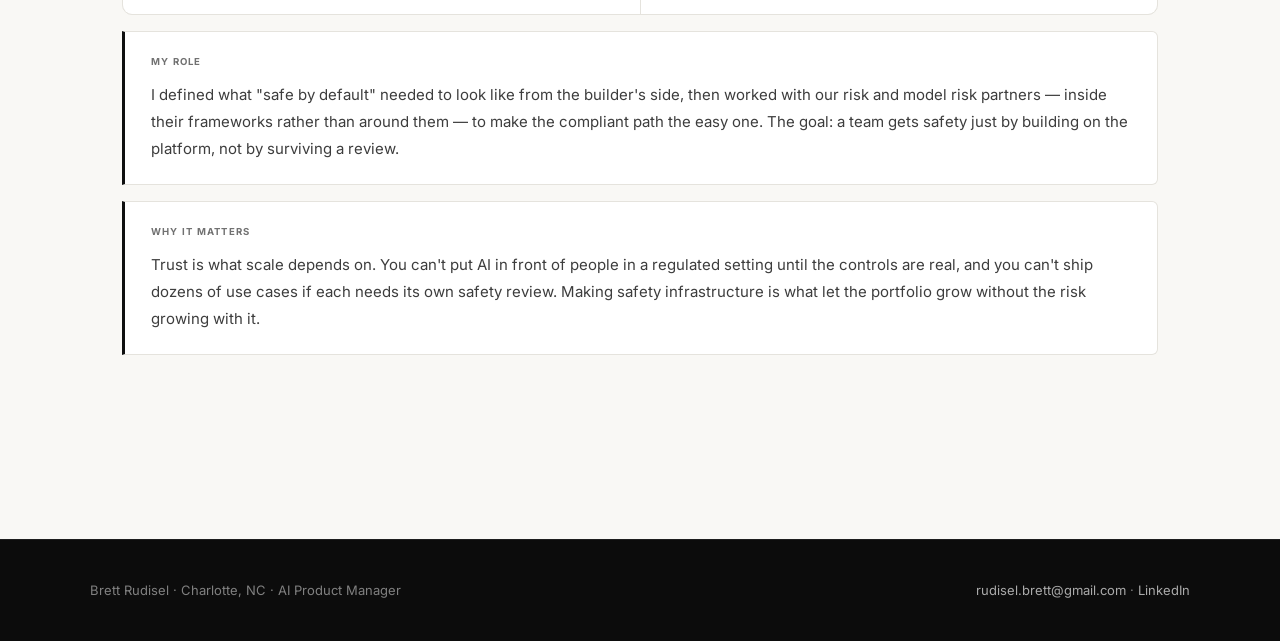
==== commit 1c285cbe: "Move Pet Projects to dedicated tab; add nav link across all pages" ====
--- a/case-studies.html
+++ b/case-studies.html
@@ -17,6 +17,7 @@
       <li><a href="work.html">Work</a></li>
       <li><a href="philosophy.html">Philosophy</a></li>
       <li><a href="experience.html">Experience</a></li>
+      <li><a href="pet-projects.html">Pet Projects</a></li>
     </ul>
     <button class="nav-toggle" onclick="document.querySelector('.nav-links').classList.toggle('open')">☰</button>
   </div>
--- a/assets/style.css
+++ b/assets/style.css
@@ -1,30 +1,36 @@
+/* ─────────────────────────────────────────
+   FONTS
+───────────────────────────────────────── */
+@import url('https://fonts.googleapis.com/css2?family=Inter:wght@400;500;600;700&display=swap');
+
 /* ─────────────────────────────────────────
    DESIGN TOKENS
 ───────────────────────────────────────── */
 :root {
-  --bg:           #F8F7F4;
-  --bg-dark:      #0F0F0F;
+  --bg:           #F9F8F5;
+  --bg-dark:      #0C0C0C;
   --bg-card:      #FFFFFF;
-  --bg-subtle:    #F2F1EE;
-  --text:         #111111;
-  --text-2:       #444444;
-  --text-3:       #6B7280;
+  --bg-subtle:    #F3F2EF;
+  --text:         #0F0F0F;
+  --text-2:       #3D3D3D;
+  --text-3:       #717171;
   --text-inv:     #FFFFFF;
-  --text-inv-2:   rgba(255,255,255,0.6);
-  --accent:       #1A56DB;
-  --accent-light: #EFF6FF;
-  --border:       #E4E2DC;
-  --border-dark:  #262626;
+  --text-inv-2:   rgba(255,255,255,0.48);
+  --accent:       #1847C4;
+  --accent-light: #EEF2FF;
+  --border:       #E5E3DD;
+  --border-med:   #CFCDC6;
+  --border-dark:  #1E1E1E;
   --serif:        Georgia, 'Times New Roman', serif;
-  --sans:         -apple-system, BlinkMacSystemFont, 'Segoe UI', Helvetica, Arial, sans-serif;
-  --mono:         'SF Mono', 'Fira Code', monospace;
+  --sans:         'Inter', -apple-system, BlinkMacSystemFont, 'Segoe UI', Helvetica, Arial, sans-serif;
   --r-sm:         6px;
-  --r:            12px;
-  --r-lg:         20px;
-  --shadow-sm:    0 1px 3px rgba(0,0,0,0.07), 0 1px 2px rgba(0,0,0,0.04);
-  --shadow:       0 4px 20px rgba(0,0,0,0.08), 0 2px 8px rgba(0,0,0,0.04);
-  --shadow-lg:    0 16px 48px rgba(0,0,0,0.12), 0 4px 16px rgba(0,0,0,0.06);
+  --r:            10px;
+  --r-lg:         16px;
+  --shadow-sm:    0 1px 3px rgba(0,0,0,0.06), 0 1px 2px rgba(0,0,0,0.03);
+  --shadow:       0 4px 16px rgba(0,0,0,0.08), 0 2px 6px rgba(0,0,0,0.04);
+  --shadow-lg:    0 20px 60px rgba(0,0,0,0.10), 0 4px 16px rgba(0,0,0,0.05);
   --ease:         cubic-bezier(0.4, 0, 0.2, 1);
+  --nav-h:        62px;
 }
 
 /* ─────────────────────────────────────────
@@ -38,6 +44,7 @@
   color: var(--text);
   line-height: 1.6;
   -webkit-font-smoothing: antialiased;
+  -moz-osx-font-smoothing: grayscale;
 }
 img { display: block; max-width: 100%; }
 a { color: inherit; text-decoration: none; }
@@ -51,54 +58,57 @@
   border-bottom: 1px solid var(--border-dark);
 }
 .nav-inner {
-  max-width: 1080px; margin: 0 auto; padding: 0 2rem;
+  max-width: 1100px; margin: 0 auto; padding: 0 2rem;
   display: flex; align-items: center; justify-content: space-between;
-  height: 58px;
+  height: var(--nav-h);
 }
 .nav-name {
-  font-size: 0.9375rem; font-weight: 700;
+  font-size: 0.9375rem; font-weight: 600;
   color: var(--text-inv); letter-spacing: -0.01em;
 }
-.nav-links {
-  display: flex; gap: 0; list-style: none;
-}
+.nav-links { display: flex; gap: 0; list-style: none; }
 .nav-links a {
-  display: block; padding: 0.5rem 1rem;
+  display: block; padding: 0.5rem 0.875rem;
   font-size: 0.8125rem; font-weight: 500;
   color: var(--text-inv-2);
-  border-radius: var(--r-sm);
-  transition: color 150ms var(--ease), background 150ms var(--ease);
-}
-.nav-links a:hover { color: var(--text-inv); background: rgba(255,255,255,0.08); }
-.nav-links a.active { color: var(--text-inv); background: rgba(255,255,255,0.12); }
+  transition: color 150ms var(--ease);
+  position: relative;
+}
+.nav-links a:hover { color: var(--text-inv); }
+.nav-links a.active { color: var(--text-inv); }
+.nav-links a.active::after {
+  content: '';
+  position: absolute; bottom: -1px; left: 0.875rem; right: 0.875rem;
+  height: 2px; background: var(--accent);
+  border-radius: 2px 2px 0 0;
+}
 
 .nav-toggle {
   display: none;
   background: none; border: none; cursor: pointer;
   padding: 6px; border-radius: var(--r-sm);
   color: var(--text-inv); font-size: 1.1rem;
-  transition: background 150ms var(--ease);
 }
 .nav-toggle:hover { background: rgba(255,255,255,0.1); }
 
-@media (max-width: 680px) {
+@media (max-width: 700px) {
   .nav-toggle { display: flex; align-items: center; justify-content: center; }
   .nav-links {
     display: none; flex-direction: column;
-    position: fixed; top: 58px; left: 0; right: 0;
+    position: fixed; top: var(--nav-h); left: 0; right: 0;
     background: var(--bg-dark);
     border-bottom: 1px solid var(--border-dark);
-    padding: 0.75rem 1rem 1rem;
-    gap: 2px;
+    padding: 0.75rem 1rem 1.25rem; gap: 2px;
   }
   .nav-links.open { display: flex; }
   .nav-links a { padding: 0.625rem 0.875rem; font-size: 0.9rem; }
+  .nav-links a.active::after { display: none; }
 }
 
 /* ─────────────────────────────────────────
    LAYOUT
 ───────────────────────────────────────── */
-.container { max-width: 1080px; margin: 0 auto; padding: 0 2rem; }
+.container { max-width: 1100px; margin: 0 auto; padding: 0 2rem; }
 
 /* ─────────────────────────────────────────
    SHARED ATOMS
@@ -110,20 +120,21 @@
   color: var(--accent); margin-bottom: 1rem;
 }
 .eyebrow::before {
-  content: '';
-  display: block; width: 20px; height: 2px;
+  content: ''; display: block;
+  width: 18px; height: 2px;
   background: var(--accent); border-radius: 2px;
 }
 
 .tag {
-  font-size: 0.7rem; font-weight: 600;
+  font-size: 0.6875rem; font-weight: 600;
   padding: 3px 10px; border-radius: 100px;
   background: var(--bg-subtle); color: var(--text-3);
   border: 1px solid var(--border);
+  letter-spacing: 0.02em;
 }
 .tag.accent {
   background: var(--accent-light); color: var(--accent);
-  border-color: #BFDBFE;
+  border-color: #C7D7FA;
 }
 
 /* ─────────────────────────────────────────
@@ -133,159 +144,141 @@
   display: inline-flex; align-items: center; gap: 0.4rem;
   padding: 0.6875rem 1.375rem;
   background: var(--text); color: var(--text-inv);
-  font-size: 0.875rem; font-weight: 600; border-radius: var(--r-sm);
+  font-size: 0.875rem; font-weight: 600;
+  border-radius: var(--r-sm); letter-spacing: -0.01em;
   transition: background 150ms var(--ease), transform 150ms var(--ease), box-shadow 150ms var(--ease);
   box-shadow: var(--shadow-sm);
 }
-.btn-primary:hover { background: #2a2a2a; transform: translateY(-1px); box-shadow: var(--shadow); }
+.btn-primary:hover { background: #222; transform: translateY(-1px); box-shadow: var(--shadow); }
 .btn-primary:active { transform: translateY(0); }
 
 .btn-secondary {
   display: inline-flex; align-items: center; gap: 0.4rem;
   padding: 0.6875rem 1.375rem;
   background: transparent; color: var(--text-2);
-  font-size: 0.875rem; font-weight: 600; border-radius: var(--r-sm);
-  border: 1.5px solid var(--border);
+  font-size: 0.875rem; font-weight: 500;
+  border-radius: var(--r-sm); letter-spacing: -0.01em;
+  border: 1px solid var(--border);
   transition: border-color 150ms var(--ease), color 150ms var(--ease), background 150ms var(--ease);
 }
-.btn-secondary:hover { border-color: #aaa; color: var(--text); background: var(--bg-card); }
+.btn-secondary:hover { border-color: var(--border-med); color: var(--text); background: var(--bg-card); }
 
 /* ─────────────────────────────────────────
    HOME — HERO
 ───────────────────────────────────────── */
 .hero-home {
-  padding: 88px 2rem 80px;
-  background: var(--bg);
+  padding: 96px 2rem 88px;
+  border-bottom: 1px solid var(--border);
 }
 .hero-home-inner {
-  max-width: 1080px; margin: 0 auto;
+  max-width: 1100px; margin: 0 auto;
   display: grid;
   grid-template-columns: 1fr auto;
-  gap: 4rem;
-  align-items: center;
-}
-@media (max-width: 720px) {
+  gap: 5rem; align-items: center;
+}
+@media (max-width: 760px) {
   .hero-home-inner { grid-template-columns: 1fr; gap: 2.5rem; }
   .hero-photo-wrap { order: -1; }
 }
 
-.hero-text {}
 .hero-text h1 {
   font-family: var(--serif);
-  font-size: clamp(2.25rem, 5vw, 3.25rem);
-  font-weight: normal; line-height: 1.15;
-  letter-spacing: -0.01em;
+  font-size: clamp(2.125rem, 5vw, 3rem);
+  font-weight: normal; line-height: 1.18;
+  letter-spacing: -0.02em;
   margin-bottom: 1.25rem;
 }
 .hero-sub {
-  font-size: 1.0625rem; color: var(--text-2);
-  line-height: 1.75; max-width: 520px;
+  font-size: 1rem; color: var(--text-2);
+  line-height: 1.8; max-width: 520px;
   margin-bottom: 1.75rem;
 }
 .hero-contact {
-  display: flex; flex-wrap: wrap; gap: 0.5rem 1.5rem;
+  display: flex; flex-wrap: wrap; gap: 0.375rem;
   margin-bottom: 2rem;
 }
 .hero-contact a {
-  font-size: 0.8125rem; color: var(--accent);
-  transition: opacity 150ms var(--ease);
-}
-.hero-contact a:hover { opacity: 0.75; }
+  font-size: 0.8125rem; color: var(--text-3);
+  padding: 5px 12px;
+  border: 1px solid var(--border);
+  border-radius: 100px;
+  background: var(--bg-card);
+  transition: color 150ms var(--ease), border-color 150ms var(--ease);
+}
+.hero-contact a:hover { color: var(--accent); border-color: var(--accent); }
 .hero-cta { display: flex; gap: 0.75rem; flex-wrap: wrap; }
 
-.hero-photo-wrap {}
 .hero-photo {
-  width: 220px; height: 220px;
+  width: 200px; height: 200px;
   border-radius: 50%; object-fit: cover;
-  border: 4px solid var(--bg-card);
+  outline: 1px solid var(--border);
+  outline-offset: 4px;
   box-shadow: var(--shadow-lg);
 }
-@media (max-width: 720px) {
-  .hero-photo { width: 140px; height: 140px; }
-}
-
-/* ─────────────────────────────────────────
-   HOME — STAT BAR
-───────────────────────────────────────── */
-.stat-bar {
-  background: var(--bg-dark);
-  padding: 0 2rem;
-}
-.stat-bar-inner {
-  max-width: 1080px; margin: 0 auto;
+@media (max-width: 760px) { .hero-photo { width: 120px; height: 120px; } }
+
+/* ─────────────────────────────────────────
+   HOME — FOCUS GRID
+───────────────────────────────────────── */
+.home-focus { padding: 80px 2rem 88px; }
+.home-focus-header { margin-bottom: 2.75rem; }
+.home-focus-header h2 {
+  font-family: var(--serif);
+  font-size: clamp(1.5rem, 3vw, 2rem);
+  font-weight: normal; letter-spacing: -0.01em;
+}
+
+.focus-grid {
+  counter-reset: focus-card;
   display: grid;
-  grid-template-columns: repeat(4, 1fr);
-  divide: var(--border-dark);
-}
-@media (max-width: 640px) { .stat-bar-inner { grid-template-columns: repeat(2, 1fr); } }
-.stat-item {
-  padding: 1.75rem 1.5rem;
-  border-right: 1px solid var(--border-dark);
-}
-.stat-item:last-child { border-right: none; }
-.stat-val {
-  font-family: var(--serif);
-  font-size: 1.75rem; color: var(--text-inv);
-  line-height: 1; margin-bottom: 0.4rem;
-}
-.stat-lbl { font-size: 0.75rem; color: var(--text-inv-2); line-height: 1.45; }
-
-/* ─────────────────────────────────────────
-   HOME — FOCUS GRID
-───────────────────────────────────────── */
-.home-focus { padding: 72px 2rem 80px; }
-.home-focus-header { margin-bottom: 2.5rem; }
-.home-focus-header h2 {
-  font-family: var(--serif);
-  font-size: clamp(1.5rem, 3vw, 2rem);
-  font-weight: normal;
-}
-
-.focus-grid {
-  display: grid;
-  grid-template-columns: repeat(auto-fit, minmax(230px, 1fr));
-  gap: 1rem;
-}
+  grid-template-columns: repeat(2, 1fr);
+  gap: 1px;
+  background: var(--border);
+  border: 1px solid var(--border);
+  border-radius: var(--r-lg);
+  overflow: hidden;
+}
+@media (max-width: 640px) { .focus-grid { grid-template-columns: 1fr; } }
+
 .focus-card {
-  background: var(--bg-card);
-  border: 1px solid var(--border);
-  border-radius: var(--r);
-  padding: 1.625rem;
-  transition: box-shadow 200ms var(--ease), border-color 200ms var(--ease), transform 200ms var(--ease);
-}
-.focus-card:hover {
-  box-shadow: var(--shadow);
-  border-color: #ccc;
-  transform: translateY(-2px);
-}
-.focus-card-icon {
-  width: 36px; height: 36px;
-  background: var(--accent-light);
-  border-radius: 8px;
-  display: flex; align-items: center; justify-content: center;
-  font-size: 1rem; margin-bottom: 1rem;
-}
-.focus-card h3 { font-size: 0.9375rem; font-weight: 600; margin-bottom: 0.5rem; }
-.focus-card p { font-size: 0.8375rem; color: var(--text-3); line-height: 1.65; }
+  counter-increment: focus-card;
+  background: var(--bg-card);
+  padding: 2rem 2rem 2.25rem;
+  transition: background 150ms var(--ease);
+}
+.focus-card:hover { background: #FAFAF9; }
+.focus-card::before {
+  content: "0" counter(focus-card);
+  display: block;
+  font-size: 0.625rem; font-weight: 700;
+  letter-spacing: 0.1em; color: var(--text-3);
+  margin-bottom: 0.875rem;
+}
+.focus-card h3 {
+  font-size: 0.9375rem; font-weight: 600;
+  line-height: 1.4; letter-spacing: -0.01em;
+  margin-bottom: 0.625rem;
+}
+.focus-card p { font-size: 0.8375rem; color: var(--text-3); line-height: 1.7; }
 
 /* ─────────────────────────────────────────
    PAGE HEADER
 ───────────────────────────────────────── */
 .page-header {
-  padding: 64px 2rem 52px;
-  border-bottom: 1px solid var(--border);
-}
-.page-header .container {}
+  padding: 72px 2rem 56px;
+  border-bottom: 1px solid var(--border);
+}
 .page-header h1 {
   font-family: var(--serif);
-  font-size: clamp(1.875rem, 4vw, 2.625rem);
+  font-size: clamp(1.875rem, 4vw, 2.5rem);
   font-weight: normal; line-height: 1.2;
+  letter-spacing: -0.015em;
   margin-bottom: 0.75rem;
 }
-.page-sub { font-size: 1rem; color: var(--text-3); max-width: 520px; line-height: 1.7; }
-
-/* ─────────────────────────────────────────
-   CASE STUDIES — CARD GRID (top of page)
+.page-sub { font-size: 1rem; color: var(--text-3); max-width: 540px; line-height: 1.7; }
+
+/* ─────────────────────────────────────────
+   CASE STUDIES — CARD GRID
 ───────────────────────────────────────── */
 .cs-card-grid {
   padding: 48px 2rem 0;
@@ -297,33 +290,33 @@
   gap: 1px;
   background: var(--border);
   border: 1px solid var(--border);
-  border-radius: var(--r);
+  border-radius: var(--r-lg);
   overflow: hidden;
-  margin-bottom: 48px;
+  margin-bottom: 52px;
 }
 .cs-card {
   background: var(--bg-card);
-  padding: 1.5rem;
-  display: flex; flex-direction: column; gap: 0.75rem;
+  padding: 1.625rem;
+  display: flex; flex-direction: column; gap: 0.625rem;
   text-decoration: none; color: inherit;
   transition: background 150ms var(--ease);
   position: relative;
 }
-.cs-card:hover { background: #FAFAF8; }
+.cs-card:hover { background: #FAFAF9; }
 .cs-card-num {
-  font-size: 0.7rem; font-weight: 700;
-  letter-spacing: 0.08em; text-transform: uppercase;
+  font-size: 0.625rem; font-weight: 700;
+  letter-spacing: 0.1em; text-transform: uppercase;
   color: var(--text-3);
 }
 .cs-card-metric {
   font-family: var(--serif);
-  font-size: 1.5rem; color: var(--text);
-  line-height: 1;
-}
-.cs-card-title { font-size: 0.875rem; font-weight: 600; line-height: 1.4; }
-.cs-card-desc { font-size: 0.8rem; color: var(--text-3); line-height: 1.55; margin-top: auto; }
+  font-size: 1.625rem; color: var(--text);
+  line-height: 1; letter-spacing: -0.01em;
+}
+.cs-card-title { font-size: 0.875rem; font-weight: 600; line-height: 1.4; letter-spacing: -0.01em; }
+.cs-card-desc { font-size: 0.8rem; color: var(--text-3); line-height: 1.6; margin-top: auto; }
 .cs-card-arrow {
-  position: absolute; bottom: 1.25rem; right: 1.25rem;
+  position: absolute; bottom: 1.375rem; right: 1.375rem;
   font-size: 0.875rem; color: var(--text-3);
   transition: transform 150ms var(--ease), color 150ms var(--ease);
 }
@@ -332,64 +325,67 @@
 /* ─────────────────────────────────────────
    CASE STUDIES — ARTICLE
 ───────────────────────────────────────── */
-.cs-page { padding: 64px 2rem 80px; }
-.cs { padding-bottom: 72px; scroll-margin-top: 80px; }
-.cs-divider { border: none; border-top: 1px solid var(--border); margin-bottom: 72px; }
-
-.cs-header { margin-bottom: 2rem; }
-.cs-tags { display: flex; flex-wrap: wrap; gap: 0.4rem; margin-bottom: 1rem; }
+.cs-page { padding: 72px 2rem 88px; }
+.cs { padding-bottom: 80px; scroll-margin-top: 80px; }
+.cs-divider { border: none; border-top: 1px solid var(--border); margin-bottom: 80px; }
+
+.cs-header { margin-bottom: 2.25rem; }
+.cs-tags { display: flex; flex-wrap: wrap; gap: 0.4rem; margin-bottom: 1.125rem; }
 .cs-header h2 {
   font-family: var(--serif);
   font-size: clamp(1.5rem, 3vw, 2rem);
   font-weight: normal; line-height: 1.25;
+  letter-spacing: -0.015em;
   margin-bottom: 0.4rem;
 }
-.cs-company { font-size: 0.8375rem; color: var(--text-3); }
-
-/* Metrics */
+.cs-company { font-size: 0.8125rem; color: var(--text-3); }
+
 .metrics-strip {
   display: grid;
   grid-template-columns: repeat(auto-fit, minmax(120px, 1fr));
   gap: 1px; background: var(--border);
   border: 1px solid var(--border);
   border-radius: var(--r);
-  overflow: hidden; margin-bottom: 2.25rem;
-}
-.metric { background: var(--bg-card); padding: 1.125rem 1.375rem; }
+  overflow: hidden; margin-bottom: 2.5rem;
+}
+.metric { background: var(--bg-card); padding: 1.25rem 1.5rem; }
 .metric-val {
   font-family: var(--serif);
-  font-size: 1.5rem; color: var(--text);
-  margin-bottom: 0.25rem; line-height: 1;
-}
-.metric-lbl { font-size: 0.7rem; color: var(--text-3); line-height: 1.45; }
-
-/* Two col */
+  font-size: 1.625rem; color: var(--text);
+  margin-bottom: 0.3rem; line-height: 1;
+  letter-spacing: -0.01em;
+}
+.metric-lbl { font-size: 0.7rem; color: var(--text-3); line-height: 1.5; }
+
 .cs-two-col {
   display: grid; grid-template-columns: 1fr;
-  gap: 1.25rem; margin-bottom: 1.25rem;
+  gap: 1px; background: var(--border);
+  border: 1px solid var(--border);
+  border-radius: var(--r);
+  overflow: hidden; margin-bottom: 1rem;
 }
 @media (min-width: 680px) { .cs-two-col { grid-template-columns: 1fr 1fr; } }
 
+.cs-block { background: var(--bg-card); padding: 1.625rem; }
 .cs-block h3 {
-  font-size: 0.65rem; font-weight: 700;
-  letter-spacing: 0.12em; text-transform: uppercase;
+  font-size: 0.6rem; font-weight: 700;
+  letter-spacing: 0.13em; text-transform: uppercase;
   color: var(--text-3); margin-bottom: 0.75rem;
 }
 .cs-block p { font-size: 0.9375rem; color: var(--text-2); line-height: 1.8; }
 .cs-block p + p { margin-top: 0.65rem; }
 
-/* Callout */
 .cs-callout {
   background: var(--bg-card);
   border: 1px solid var(--border);
   border-left: 3px solid var(--text);
   border-radius: 0 var(--r-sm) var(--r-sm) 0;
   padding: 1.375rem 1.625rem;
-  margin-bottom: 1.25rem;
+  margin-bottom: 1rem;
 }
 .cs-callout h3 {
-  font-size: 0.65rem; font-weight: 700;
-  letter-spacing: 0.12em; text-transform: uppercase;
+  font-size: 0.6rem; font-weight: 700;
+  letter-spacing: 0.13em; text-transform: uppercase;
   color: var(--text-3); margin-bottom: 0.75rem;
 }
 .cs-callout p { font-size: 0.9375rem; color: var(--text-2); line-height: 1.8; }
@@ -404,46 +400,70 @@
   max-width: 680px;
   padding: 0 0 3rem;
   border-bottom: 1px solid var(--border);
-  margin-bottom: 3rem;
+  margin-bottom: 0;
 }
 .phil-lead-quote {
   font-family: var(--serif);
-  font-size: clamp(1.25rem, 3vw, 1.625rem);
-  line-height: 1.55; color: var(--text);
+  font-size: clamp(1.25rem, 3vw, 1.5rem);
+  line-height: 1.6; color: var(--text);
   margin-bottom: 1rem;
-}
-.phil-lead-sub {
-  font-size: 1rem; color: var(--text-2); line-height: 1.8;
-}
-
-.phil-section {
+  letter-spacing: -0.01em;
+}
+.phil-lead-sub { font-size: 1rem; color: var(--text-2); line-height: 1.8; }
+
+/* Accordion sections */
+details.phil-section {
+  border-bottom: 1px solid var(--border);
+}
+details.phil-section:last-child { border-bottom: none; }
+
+details.phil-section > summary {
   display: grid;
-  grid-template-columns: 40px 1fr;
-  gap: 2.5rem;
-  padding: 2.25rem 0;
-  border-bottom: 1px solid var(--border);
-}
-.phil-section:last-child { border-bottom: none; }
-@media (max-width: 540px) { .phil-section { grid-template-columns: 1fr; gap: 0.75rem; } }
+  grid-template-columns: 40px 1fr 24px;
+  gap: 2rem;
+  align-items: center;
+  padding: 1.625rem 0;
+  cursor: pointer;
+  list-style: none;
+  user-select: none;
+}
+details.phil-section > summary::-webkit-details-marker { display: none; }
+details.phil-section > summary::marker { display: none; }
+details.phil-section > summary:hover .phil-section-title { color: var(--accent); }
 
 .phil-section-num {
-  font-size: 0.7rem; font-weight: 700;
-  color: var(--text-3); padding-top: 5px;
-  letter-spacing: 0.05em;
-}
-.phil-section-body h2 {
-  font-family: var(--serif);
-  font-size: 1.25rem; font-weight: normal;
-  margin-bottom: 0.875rem;
-}
-.phil-section-body p {
-  font-size: 0.9375rem; color: var(--text-2); line-height: 1.8;
-}
+  font-size: 0.625rem; font-weight: 700;
+  color: var(--text-3); letter-spacing: 0.07em;
+  padding-top: 2px;
+}
+.phil-section-title {
+  font-family: var(--serif);
+  font-size: 1.125rem; font-weight: normal;
+  line-height: 1.35; letter-spacing: -0.01em;
+  transition: color 150ms var(--ease);
+}
+.phil-chevron {
+  color: var(--text-3); font-size: 0.7rem;
+  display: flex; align-items: center; justify-content: center;
+  transition: transform 250ms var(--ease);
+  flex-shrink: 0;
+}
+details[open].phil-section > summary .phil-chevron { transform: rotate(180deg); }
+
+.phil-section-body {
+  padding: 0 0 2rem 72px;
+}
+.phil-section-body p { font-size: 0.9375rem; color: var(--text-2); line-height: 1.8; }
 .phil-section-body p + p { margin-top: 0.75rem; }
 
+@media (max-width: 560px) {
+  details.phil-section > summary { grid-template-columns: 30px 1fr 20px; gap: 1rem; }
+  .phil-section-body { padding: 0 0 1.75rem 30px; }
+}
+
+/* Loop steps */
 .loop-steps {
-  border: 1px solid var(--border);
-  border-radius: var(--r);
+  border: 1px solid var(--border); border-radius: var(--r);
   overflow: hidden; margin-bottom: 1.25rem;
   background: var(--bg-card);
 }
@@ -455,16 +475,14 @@
 }
 .loop-step:last-child { border-bottom: none; }
 .loop-step:hover { background: var(--bg-subtle); }
-.loop-label {
-  font-size: 0.8125rem; font-weight: 700;
-  min-width: 110px; color: var(--text);
-}
+.loop-label { font-size: 0.8125rem; font-weight: 600; min-width: 110px; color: var(--text); }
 .loop-desc { font-size: 0.875rem; color: var(--text-3); }
 .loop-note {
   font-size: 0.875rem; color: var(--text-3);
-  font-style: italic; line-height: 1.75;
-}
-
+  font-style: italic; line-height: 1.75; margin-top: 1rem;
+}
+
+/* PBN grid */
 .pbn-grid {
   display: grid; grid-template-columns: repeat(3, 1fr);
   gap: 1px; background: var(--border);
@@ -472,107 +490,68 @@
   overflow: hidden; margin-bottom: 1.25rem;
 }
 @media (max-width: 480px) { .pbn-grid { grid-template-columns: 1fr; } }
-.pbn-item { background: var(--bg-card); padding: 1.125rem 1.25rem; }
-.pbn-label { font-size: 0.875rem; font-weight: 700; margin-bottom: 0.3rem; }
-.pbn-desc { font-size: 0.8rem; color: var(--text-3); line-height: 1.55; }
-
-.refusal-list { list-style: none; display: flex; flex-direction: column; gap: 0.6rem; margin-top: 0.25rem; }
+.pbn-item { background: var(--bg-card); padding: 1.25rem; }
+.pbn-label { font-size: 0.875rem; font-weight: 600; margin-bottom: 0.3rem; letter-spacing: -0.01em; }
+.pbn-desc { font-size: 0.8125rem; color: var(--text-3); line-height: 1.6; }
+
+/* Refusal list */
+.refusal-list { list-style: none; display: flex; flex-direction: column; gap: 0.5rem; margin-top: 0.25rem; }
 .refusal-list li {
   font-size: 0.9375rem; color: var(--text-2);
-  padding-left: 1.375rem; position: relative;
-}
-.refusal-list li::before { content: "—"; position: absolute; left: 0; color: var(--border); }
-
-.influences-grid { display: grid; grid-template-columns: repeat(auto-fit, minmax(190px, 1fr)); gap: 0.875rem; }
-.influence-item {
-  padding: 1.125rem 1.25rem;
-  background: var(--bg-card);
-  border: 1px solid var(--border);
-  border-radius: var(--r-sm);
-}
-.influence-title { font-size: 0.9rem; font-weight: 600; margin-bottom: 0.3rem; }
-.influence-sub { font-size: 0.8rem; color: var(--text-3); line-height: 1.55; }
-
-/* ─────────────────────────────────────────
-   TOOLKIT PAGE
-───────────────────────────────────────── */
-.toolkit-page { padding: 56px 2rem 88px; }
-.toolkit-section { margin-bottom: 3.5rem; }
-.toolkit-section-header {
-  display: flex; align-items: center; gap: 1rem;
-  margin-bottom: 1.25rem;
-  padding-bottom: 0.875rem;
-  border-bottom: 1px solid var(--border);
-}
-.toolkit-section h2 {
-  font-family: var(--serif);
-  font-size: 1.375rem; font-weight: normal;
-}
-.toolkit-grid { display: grid; grid-template-columns: repeat(auto-fit, minmax(250px, 1fr)); gap: 1rem; }
-.toolkit-card {
-  background: var(--bg-card);
-  border: 1px solid var(--border);
-  border-radius: var(--r);
-  padding: 1.375rem 1.5rem;
-  transition: box-shadow 200ms var(--ease), border-color 200ms var(--ease), transform 200ms var(--ease);
-}
-.toolkit-card:hover {
-  box-shadow: var(--shadow);
-  border-color: #ccc;
-  transform: translateY(-2px);
-}
-.toolkit-card h3 { font-size: 0.9375rem; font-weight: 600; margin-bottom: 0.6rem; }
-.toolkit-card p { font-size: 0.8375rem; color: var(--text-3); line-height: 1.7; }
-.toolkit-card p + p { margin-top: 0.5rem; }
-
-.cert-grid { display: grid; grid-template-columns: repeat(auto-fit, minmax(230px, 1fr)); gap: 0.75rem; }
-.cert-item {
-  display: flex; flex-direction: column; gap: 0.2rem;
-  padding: 1rem 1.25rem;
-  background: var(--bg-card); border: 1px solid var(--border);
-  border-radius: var(--r-sm);
-}
-.cert-name { font-size: 0.875rem; font-weight: 600; }
-.cert-org { font-size: 0.775rem; color: var(--text-3); }
+  padding-left: 1.25rem; position: relative; line-height: 1.6;
+}
+.refusal-list li::before { content: "—"; position: absolute; left: 0; color: var(--border-med); }
+
+/* Influences */
+.influences-grid {
+  display: grid; grid-template-columns: repeat(auto-fit, minmax(190px, 1fr));
+  gap: 1px; background: var(--border);
+  border: 1px solid var(--border); border-radius: var(--r);
+  overflow: hidden;
+}
+.influence-item { background: var(--bg-card); padding: 1.25rem; }
+.influence-title { font-size: 0.9rem; font-weight: 600; margin-bottom: 0.3rem; letter-spacing: -0.01em; }
+.influence-sub { font-size: 0.8rem; color: var(--text-3); line-height: 1.6; }
 
 /* ─────────────────────────────────────────
    EXPERIENCE PAGE
 ───────────────────────────────────────── */
 .exp-page { padding: 56px 2rem 88px; }
 
-.timeline { margin-bottom: 3.5rem; }
+.timeline { margin-bottom: 4rem; }
 .tl-item {
-  display: grid; grid-template-columns: 172px 1fr;
+  display: grid; grid-template-columns: 180px 1fr;
   gap: 2.5rem;
-  padding: 2.25rem 0;
+  padding: 2.5rem 0;
   border-bottom: 1px solid var(--border);
 }
 .tl-item:first-child { padding-top: 0; }
-@media (max-width: 600px) { .tl-item { grid-template-columns: 1fr; gap: 0.5rem; } }
+@media (max-width: 620px) { .tl-item { grid-template-columns: 1fr; gap: 0.625rem; } }
 
 .tl-meta { padding-top: 3px; }
-.tl-date { display: block; font-size: 0.775rem; color: var(--text-3); margin-bottom: 0.5rem; line-height: 1.4; }
+.tl-date { display: block; font-size: 0.75rem; color: var(--text-3); margin-bottom: 0.5rem; line-height: 1.4; }
 .tl-tag {
   display: inline-block;
-  font-size: 0.65rem; font-weight: 700;
+  font-size: 0.6rem; font-weight: 700;
   padding: 2px 8px; border-radius: 100px;
   background: var(--accent-light); color: var(--accent);
-  letter-spacing: 0.04em; text-transform: uppercase;
-}
-
-.tl-body h2 { font-size: 1.0625rem; font-weight: 700; margin-bottom: 0.2rem; }
-.tl-company { font-size: 0.8375rem; color: var(--text-3); margin-bottom: 1rem; }
+  letter-spacing: 0.05em; text-transform: uppercase;
+}
+
+.tl-body h2 { font-size: 1.0625rem; font-weight: 600; margin-bottom: 0.2rem; letter-spacing: -0.01em; }
+.tl-company { font-size: 0.8125rem; color: var(--text-3); margin-bottom: 1rem; }
 .tl-bullets { padding-left: 1.125rem; }
 .tl-bullets li {
   font-size: 0.875rem; color: var(--text-2);
-  line-height: 1.75; margin-bottom: 0.5rem;
+  line-height: 1.8; margin-bottom: 0.5rem;
 }
 .tl-bullets li:last-child { margin-bottom: 0; }
 
 .exp-block { margin-bottom: 2.75rem; }
 .exp-block h2 {
   font-family: var(--serif);
-  font-size: 1.375rem; font-weight: normal;
+  font-size: 1.25rem; font-weight: normal;
+  letter-spacing: -0.01em;
   margin-bottom: 1.25rem;
   padding-bottom: 0.75rem;
   border-bottom: 1px solid var(--border);
@@ -580,82 +559,208 @@
 
 .edu-item { margin-bottom: 1.25rem; }
 .edu-item:last-child { margin-bottom: 0; }
-.edu-degree { font-size: 0.9375rem; font-weight: 600; margin-bottom: 0.2rem; }
-.edu-school { font-size: 0.8375rem; color: var(--text-3); }
-
-.competency-grid { display: flex; flex-wrap: wrap; gap: 0.5rem; }
+.edu-degree { font-size: 0.9375rem; font-weight: 600; margin-bottom: 0.2rem; letter-spacing: -0.01em; }
+.edu-school { font-size: 0.8125rem; color: var(--text-3); }
+
+.competency-grid { display: flex; flex-wrap: wrap; gap: 0.4rem; }
 .competency {
-  font-size: 0.775rem; font-weight: 500;
-  padding: 5px 12px;
+  font-size: 0.75rem; font-weight: 500;
+  padding: 4px 11px;
   background: var(--bg-card); border: 1px solid var(--border);
   border-radius: 100px; color: var(--text-2);
 }
 
-.cert-list { display: flex; flex-direction: column; gap: 0; }
+.cert-list { display: flex; flex-direction: column; }
 .cert-row {
   display: flex; justify-content: space-between; align-items: center;
-  padding: 0.7rem 0; border-bottom: 1px solid var(--border);
+  padding: 0.75rem 0; border-bottom: 1px solid var(--border);
   font-size: 0.875rem;
 }
 .cert-row:last-child { border-bottom: none; }
-.cert-yr { font-size: 0.775rem; color: var(--text-3); }
+.cert-yr { font-size: 0.75rem; color: var(--text-3); }
 
 /* ─────────────────────────────────────────
    WORK PAGE
 ───────────────────────────────────────── */
-.work-page { padding: 56px 2rem 88px; display: flex; flex-direction: column; gap: 0; }
-
-.work-section {
-  padding: 2.5rem 0;
-  border-bottom: 1px solid var(--border);
-}
-.work-section:first-child { padding-top: 0; }
-.work-section:last-child { border-bottom: none; }
-
-.work-section-header { margin-bottom: 1.25rem; }
+.work-page { padding: 56px 2rem 88px; }
+
+details.work-section {
+  border-bottom: 1px solid var(--border);
+}
+details.work-section:last-child { border-bottom: none; }
+
+details.work-section > summary {
+  display: grid;
+  grid-template-columns: 1fr 32px;
+  gap: 1.5rem;
+  align-items: center;
+  padding: 1.75rem 0;
+  cursor: pointer;
+  list-style: none;
+  user-select: none;
+}
+details.work-section > summary::-webkit-details-marker { display: none; }
+details.work-section > summary::marker { display: none; }
+details.work-section > summary:hover .work-section-header h2 { color: var(--accent); }
 
 .work-section-meta {
-  display: flex; align-items: center; gap: 0.5rem;
-  margin-bottom: 0.6rem;
+  display: flex; align-items: center; gap: 0.375rem;
+  flex-wrap: wrap; margin-bottom: 0.5rem;
 }
 .work-company {
-  font-size: 0.7rem; font-weight: 700; letter-spacing: 0.06em; text-transform: uppercase;
-  color: var(--accent);
-  background: var(--accent-light);
-  padding: 3px 10px; border-radius: 100px;
-}
-.work-company-sep {
-  font-size: 0.75rem; color: var(--text-3); font-weight: 500;
-}
+  font-size: 0.6rem; font-weight: 700; letter-spacing: 0.08em; text-transform: uppercase;
+  color: var(--accent); background: var(--accent-light);
+  padding: 2px 8px; border-radius: 100px;
+}
+.work-company-sep { font-size: 0.7rem; color: var(--text-3); font-weight: 600; }
 
 .work-section-header h2 {
   font-family: var(--serif);
-  font-size: 1.25rem; font-weight: normal;
-  margin-bottom: 0.35rem;
-}
-.work-section-desc {
-  font-size: 0.875rem; color: var(--text-3); line-height: 1.6;
-}
+  font-size: 1.0625rem; font-weight: normal;
+  line-height: 1.35; letter-spacing: -0.01em;
+  margin-bottom: 0.3rem;
+  transition: color 150ms var(--ease);
+}
+.work-section-desc { font-size: 0.8125rem; color: var(--text-3); line-height: 1.6; }
+
+.work-chevron {
+  color: var(--text-3); font-size: 0.7rem;
+  display: flex; align-items: center; justify-content: center;
+  flex-shrink: 0; align-self: center;
+  transition: transform 250ms var(--ease);
+}
+details[open].work-section > summary .work-chevron { transform: rotate(180deg); }
+
+.work-list-wrap { padding: 0 0 2rem 0; }
 
 .work-list {
   list-style: none; padding: 0; margin: 0;
-  display: flex; flex-direction: column; gap: 0;
+  display: flex; flex-wrap: wrap; gap: 0.45rem;
 }
 .work-list li {
-  font-size: 0.875rem; color: var(--text-2);
-  line-height: 1.7;
-  padding: 0.45rem 0;
-  border-bottom: 1px solid var(--bg-subtle);
-  display: flex; align-items: baseline; justify-content: space-between; gap: 1rem;
-}
-.work-list li:last-child { border-bottom: none; }
+  display: inline-flex; align-items: center; gap: 0.4rem;
+  font-size: 0.8125rem; color: var(--text-2);
+  background: var(--bg-card);
+  border: 1px solid var(--border);
+  border-radius: var(--r-sm);
+  padding: 0.4rem 0.75rem;
+  line-height: 1.4;
+  transition: border-color 150ms var(--ease), box-shadow 150ms var(--ease);
+}
+.work-list li:hover { border-color: var(--border-med); box-shadow: var(--shadow-sm); }
 
 .work-co {
-  font-size: 0.65rem; font-weight: 700; letter-spacing: 0.05em; text-transform: uppercase;
-  color: var(--text-3);
-  white-space: nowrap;
-  flex-shrink: 0;
-}
+  font-size: 0.575rem; font-weight: 700; letter-spacing: 0.06em; text-transform: uppercase;
+  color: var(--accent); background: var(--accent-light);
+  padding: 2px 5px; border-radius: 3px;
+  white-space: nowrap; flex-shrink: 0;
+}
+
+/* ─────────────────────────────────────────
+   PET PROJECTS PAGE
+───────────────────────────────────────── */
+.pet-page { padding: 56px 2rem 88px; }
+
+/* ─────────────────────────────────────────
+   PET PROJECT CARD
+───────────────────────────────────────── */
+.work-status-badge {
+  font-size: 0.6rem; font-weight: 700; letter-spacing: 0.08em; text-transform: uppercase;
+  color: #16a34a; background: #f0fdf4;
+  padding: 2px 8px; border-radius: 100px;
+  border: 1px solid #bbf7d0;
+}
+
+.pet-project-card {
+  background: var(--bg-card);
+  border: 1px solid var(--border);
+  border-radius: var(--r-lg);
+  overflow: hidden;
+}
+
+.pet-project-top {
+  padding: 1.5rem 1.75rem 1.25rem;
+  border-bottom: 1px solid var(--border);
+  background: var(--bg-subtle);
+}
+.pet-project-title-row {
+  display: flex; align-items: center; gap: 0.75rem;
+  flex-wrap: wrap; margin-bottom: 0.4rem;
+}
+.pet-project-title {
+  font-family: var(--serif);
+  font-size: 1.125rem; font-weight: normal;
+  letter-spacing: -0.01em;
+}
+.pet-project-status {
+  font-size: 0.6rem; font-weight: 700; letter-spacing: 0.08em; text-transform: uppercase;
+  color: #16a34a; background: #f0fdf4;
+  padding: 2px 8px; border-radius: 100px;
+  border: 1px solid #bbf7d0;
+}
+.pet-project-stack {
+  font-size: 0.775rem; color: var(--text-3);
+  font-family: var(--sans); letter-spacing: 0;
+}
+
+.pet-project-body {
+  padding: 1.5rem 1.75rem;
+  display: flex; flex-direction: column; gap: 1.5rem;
+}
+
+.pet-project-block {}
+.pet-project-label {
+  font-size: 0.6rem; font-weight: 700;
+  letter-spacing: 0.13em; text-transform: uppercase;
+  color: var(--text-3); margin-bottom: 0.5rem;
+}
+.pet-project-block p {
+  font-size: 0.875rem; color: var(--text-2); line-height: 1.8;
+}
+.pet-project-block strong { font-weight: 600; color: var(--text); }
+
+.pet-project-arch {
+  display: flex; flex-direction: column; gap: 0.5rem;
+  padding: 1.25rem;
+  background: var(--bg-subtle);
+  border: 1px solid var(--border);
+  border-radius: var(--r);
+}
+.pet-project-arch-step {
+  font-size: 0.8125rem; color: var(--text-2); font-weight: 500;
+  padding: 0.5rem 0.875rem;
+  background: var(--bg-card);
+  border: 1px solid var(--border);
+  border-radius: var(--r-sm);
+}
+.pet-project-arch-arrow {
+  font-size: 0.75rem; color: var(--text-3);
+  padding-left: 0.875rem;
+  line-height: 1;
+}
+.pet-project-arch-split {
+  display: grid; grid-template-columns: 1fr 1fr;
+  gap: 0.5rem;
+}
+@media (max-width: 560px) { .pet-project-arch-split { grid-template-columns: 1fr; } }
+.pet-project-arch-track {
+  background: var(--bg-card);
+  border: 1px solid var(--border);
+  border-radius: var(--r-sm);
+  padding: 0.625rem 0.875rem;
+}
+.pet-project-arch-track-label {
+  font-size: 0.7rem; font-weight: 700;
+  color: var(--accent); margin-bottom: 0.25rem;
+}
+.pet-project-arch-track-desc { font-size: 0.775rem; color: var(--text-3); line-height: 1.5; }
+
+.pet-project-links { border-top: 1px solid var(--border); padding-top: 1rem; }
+.pet-project-link {
+  font-size: 0.8125rem; color: var(--accent);
+  transition: opacity 150ms var(--ease);
+}
+.pet-project-link:hover { opacity: 0.75; }
 
 /* ─────────────────────────────────────────
    FOOTER
@@ -666,10 +771,10 @@
   padding: 2.5rem 2rem;
 }
 .footer-inner {
-  max-width: 1080px; margin: 0 auto;
+  max-width: 1100px; margin: 0 auto;
   display: flex; justify-content: space-between;
   align-items: center; flex-wrap: wrap; gap: 0.75rem;
 }
 footer p { font-size: 0.8125rem; color: var(--text-inv-2); }
-footer a { color: rgba(255,255,255,0.75); transition: color 150ms var(--ease); }
+footer a { color: rgba(255,255,255,0.65); transition: color 150ms var(--ease); }
 footer a:hover { color: var(--text-inv); }
